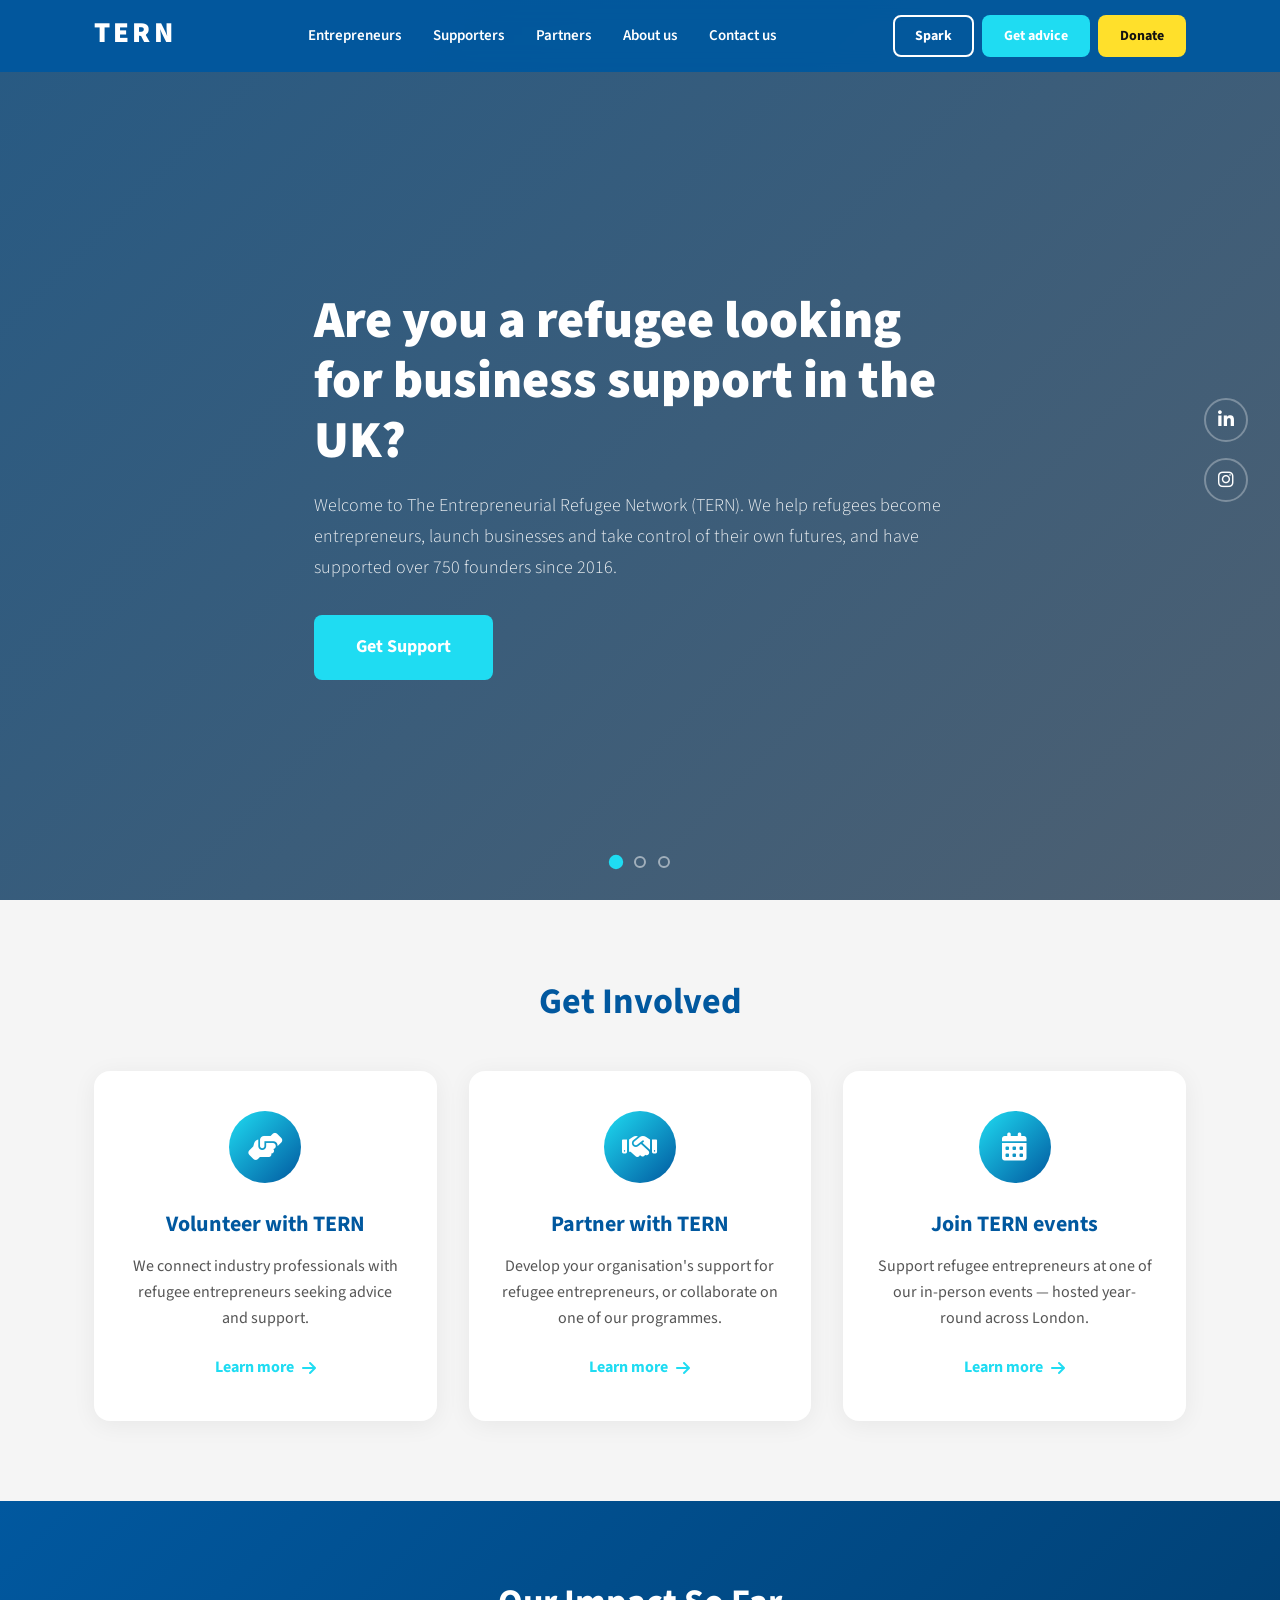
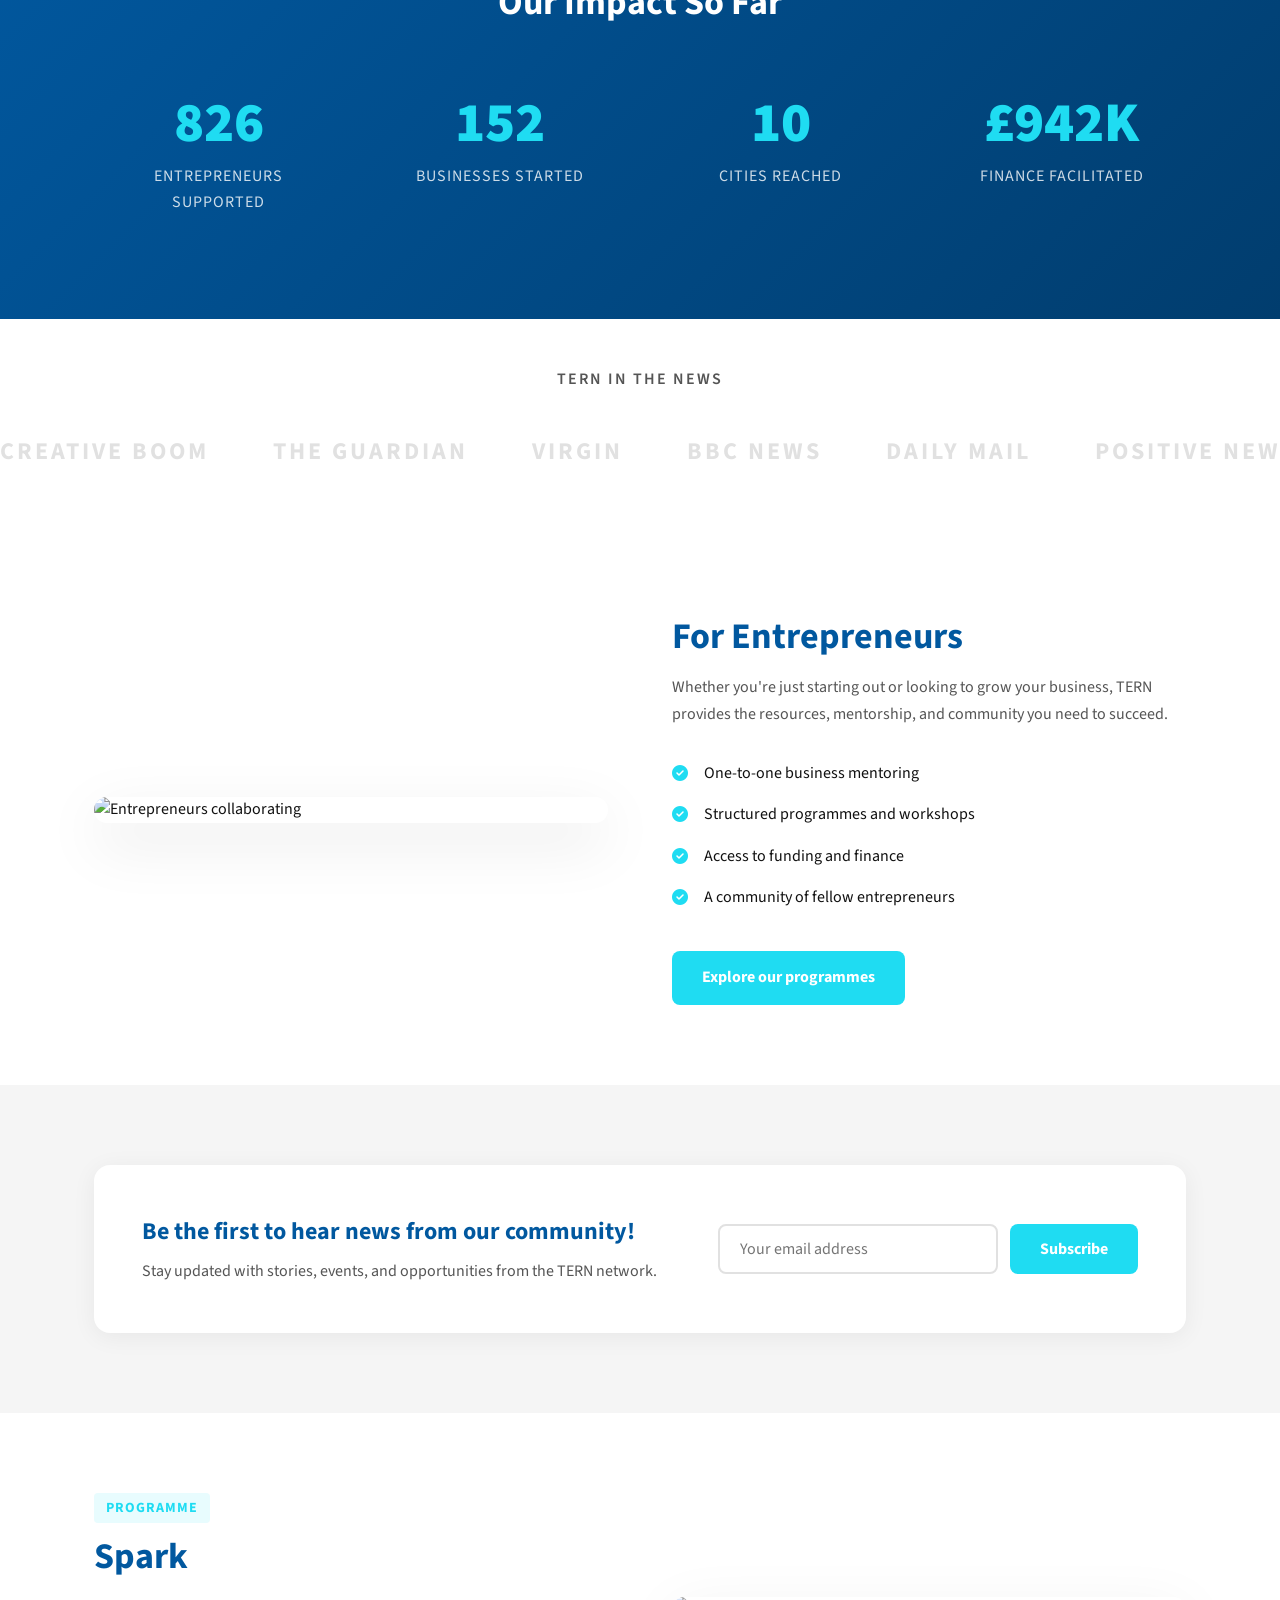
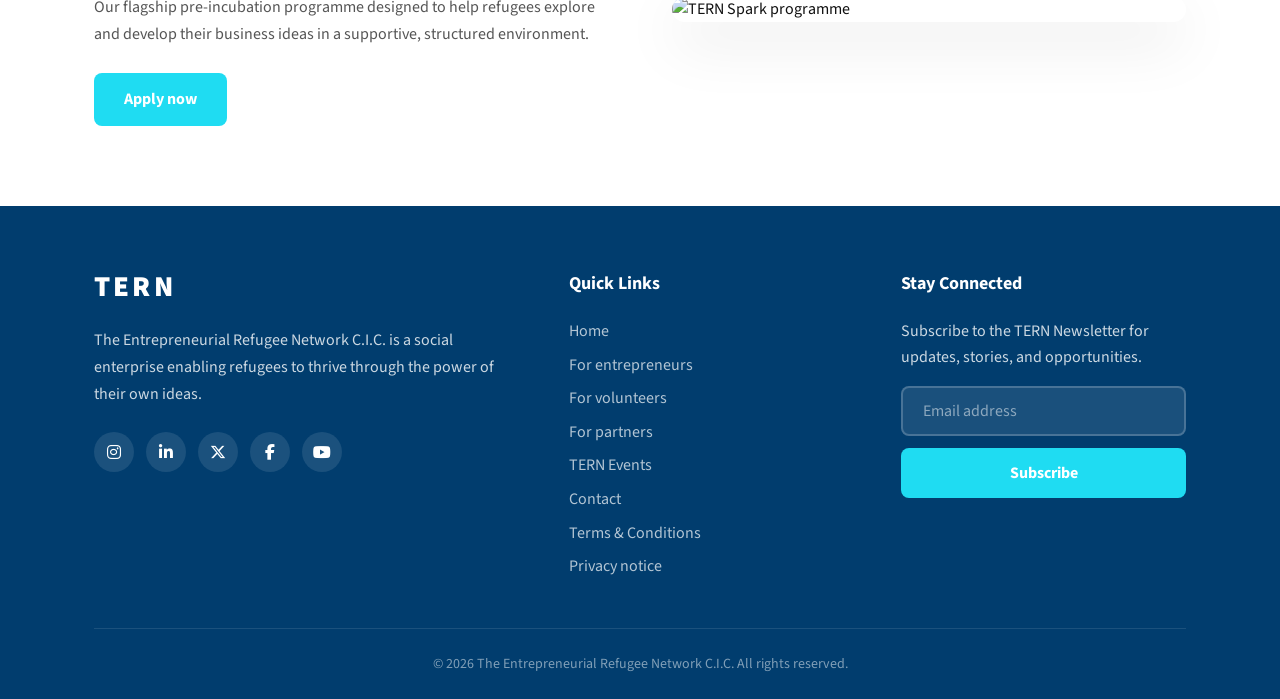
==== index.html @ b55faff7 "Initial build: TERN website clean rebuild Rebuilt wearetern.org as a fast, modern static site: - Cle" ====
<!DOCTYPE html>
<html lang="en">
<head>
  <meta charset="UTF-8">
  <meta name="viewport" content="width=device-width, initial-scale=1.0">
  <title>TERN - The Entrepreneurial Refugee Network</title>
  <meta name="description" content="Enabling refugees to thrive through the power of their own ideas. We help refugees become entrepreneurs, launch businesses and take control of their own futures.">
  <link rel="preconnect" href="https://fonts.googleapis.com">
  <link rel="preconnect" href="https://fonts.gstatic.com" crossorigin>
  <link href="https://fonts.googleapis.com/css2?family=Source+Sans+3:wght@300;400;600;700;900&family=Inter:wght@400;500;600&display=swap" rel="stylesheet">
  <link rel="stylesheet" href="css/style.css">
  <link rel="stylesheet" href="https://cdnjs.cloudflare.com/ajax/libs/font-awesome/6.5.1/css/all.min.css">
</head>
<body>

  <!-- Skip to content -->
  <a href="#main" class="skip-link">Skip to content</a>

  <!-- Header -->
  <header class="header" id="header">
    <div class="container header__inner">
      <a href="/" class="header__logo" aria-label="TERN Home">
        <svg viewBox="0 0 120 40" fill="currentColor" class="logo-svg">
          <text x="0" y="32" font-family="Source Sans 3, sans-serif" font-weight="900" font-size="36" letter-spacing="4">TERN</text>
        </svg>
      </a>

      <nav class="header__nav" id="mainNav" aria-label="Main navigation">
        <ul class="nav-list">
          <li><a href="#entrepreneurs">Entrepreneurs</a></li>
          <li><a href="#supporters">Supporters</a></li>
          <li><a href="#partners">Partners</a></li>
          <li><a href="about.html">About us</a></li>
          <li><a href="contact.html">Contact us</a></li>
        </ul>
      </nav>

      <div class="header__actions">
        <a href="#spark" class="btn btn--small btn--outline">Spark</a>
        <a href="#advice" class="btn btn--small btn--accent">Get advice</a>
        <a href="#donate" class="btn btn--small btn--yellow">Donate</a>
      </div>

      <button class="header__burger" id="burgerBtn" aria-label="Toggle menu" aria-expanded="false">
        <span></span>
        <span></span>
        <span></span>
      </button>
    </div>

    <!-- Mobile menu -->
    <div class="mobile-menu" id="mobileMenu">
      <ul class="mobile-menu__list">
        <li><a href="#entrepreneurs">Entrepreneurs</a></li>
        <li><a href="#supporters">Supporters</a></li>
        <li><a href="#partners">Partners</a></li>
        <li><a href="about.html">About us</a></li>
        <li><a href="contact.html">Contact us</a></li>
      </ul>
      <div class="mobile-menu__actions">
        <a href="#spark" class="btn btn--accent btn--block">Spark</a>
        <a href="#advice" class="btn btn--accent btn--block">Get advice</a>
        <a href="#donate" class="btn btn--yellow btn--block">Donate</a>
      </div>
    </div>
  </header>

  <main id="main">

    <!-- Hero Section -->
    <section class="hero" id="hero">
      <div class="hero__slides">
        <div class="hero__slide active" data-slide="0">
          <div class="hero__bg" style="background-image: url('https://images.unsplash.com/photo-1556761175-5973dc0f32e7?w=1600&q=80')"></div>
        </div>
        <div class="hero__slide" data-slide="1">
          <div class="hero__bg" style="background-image: url('https://images.unsplash.com/photo-1531545514256-b1400bc00f31?w=1600&q=80')"></div>
        </div>
        <div class="hero__slide" data-slide="2">
          <div class="hero__bg" style="background-image: url('https://images.unsplash.com/photo-1517245386807-bb43f82c33c4?w=1600&q=80')"></div>
        </div>
      </div>
      <div class="hero__overlay"></div>
      <div class="hero__content container">
        <h1 class="hero__title fade-up">Are you a refugee looking for business support in the UK?</h1>
        <p class="hero__text fade-up delay-1">Welcome to The Entrepreneurial Refugee Network (TERN). We help refugees become entrepreneurs, launch businesses and take control of their own futures, and have supported over 750 founders since 2016.</p>
        <a href="#entrepreneurs" class="btn btn--accent btn--large fade-up delay-2">Get Support</a>
      </div>
      <div class="hero__social">
        <a href="https://www.linkedin.com/company/wearetern/" target="_blank" rel="noopener" aria-label="LinkedIn"><i class="fab fa-linkedin-in"></i></a>
        <a href="https://www.instagram.com/we_are_tern/" target="_blank" rel="noopener" aria-label="Instagram"><i class="fab fa-instagram"></i></a>
      </div>
      <div class="hero__indicators">
        <button class="hero__dot active" data-slide="0" aria-label="Slide 1"></button>
        <button class="hero__dot" data-slide="1" aria-label="Slide 2"></button>
        <button class="hero__dot" data-slide="2" aria-label="Slide 3"></button>
      </div>
    </section>

    <!-- Get Involved Cards -->
    <section class="involved section" id="supporters">
      <div class="container">
        <h2 class="section__title reveal">Get Involved</h2>
        <div class="card-grid">
          <article class="card reveal">
            <div class="card__icon">
              <i class="fas fa-hands-helping"></i>
            </div>
            <h3 class="card__title">Volunteer with TERN</h3>
            <p class="card__text">We connect industry professionals with refugee entrepreneurs seeking advice and support.</p>
            <a href="#supporters" class="card__link">Learn more <i class="fas fa-arrow-right"></i></a>
          </article>
          <article class="card reveal" id="partners">
            <div class="card__icon">
              <i class="fas fa-handshake"></i>
            </div>
            <h3 class="card__title">Partner with TERN</h3>
            <p class="card__text">Develop your organisation's support for refugee entrepreneurs, or collaborate on one of our programmes.</p>
            <a href="#partners" class="card__link">Learn more <i class="fas fa-arrow-right"></i></a>
          </article>
          <article class="card reveal">
            <div class="card__icon">
              <i class="fas fa-calendar-alt"></i>
            </div>
            <h3 class="card__title">Join TERN events</h3>
            <p class="card__text">Support refugee entrepreneurs at one of our in-person events &mdash; hosted year-round across London.</p>
            <a href="#events" class="card__link">Learn more <i class="fas fa-arrow-right"></i></a>
          </article>
        </div>
      </div>
    </section>

    <!-- Impact Stats -->
    <section class="impact section" id="impact">
      <div class="container">
        <h2 class="section__title section__title--light reveal">Our Impact So Far</h2>
        <div class="stats-grid">
          <div class="stat reveal">
            <span class="stat__number" data-target="872">0</span>
            <span class="stat__label">Entrepreneurs supported</span>
          </div>
          <div class="stat reveal">
            <span class="stat__number" data-target="160">0</span>
            <span class="stat__label">Businesses started</span>
          </div>
          <div class="stat reveal">
            <span class="stat__number" data-target="11">0</span>
            <span class="stat__label">Cities reached</span>
          </div>
          <div class="stat reveal">
            <span class="stat__number" data-prefix="£" data-target="995" data-suffix="K">0</span>
            <span class="stat__label">Finance facilitated</span>
          </div>
        </div>
      </div>
    </section>

    <!-- News Marquee -->
    <section class="news-marquee section--compact">
      <div class="container">
        <h2 class="section__subtitle reveal">TERN in the News</h2>
      </div>
      <div class="marquee">
        <div class="marquee__track">
          <span class="marquee__item">Creative Boom</span>
          <span class="marquee__item">The Guardian</span>
          <span class="marquee__item">Virgin</span>
          <span class="marquee__item">BBC News</span>
          <span class="marquee__item">Daily Mail</span>
          <span class="marquee__item">Positive News</span>
          <span class="marquee__item">Creative Boom</span>
          <span class="marquee__item">The Guardian</span>
          <span class="marquee__item">Virgin</span>
          <span class="marquee__item">BBC News</span>
          <span class="marquee__item">Daily Mail</span>
          <span class="marquee__item">Positive News</span>
        </div>
      </div>
    </section>

    <!-- Entrepreneurs Section -->
    <section class="entrepreneurs section" id="entrepreneurs">
      <div class="container">
        <div class="split">
          <div class="split__media reveal">
            <img src="https://images.unsplash.com/photo-1522202176988-66273c2fd55f?w=800&q=80" alt="Entrepreneurs collaborating" loading="lazy">
          </div>
          <div class="split__content reveal">
            <h2 class="section__title">For Entrepreneurs</h2>
            <p>Whether you're just starting out or looking to grow your business, TERN provides the resources, mentorship, and community you need to succeed.</p>
            <ul class="check-list">
              <li>One-to-one business mentoring</li>
              <li>Structured programmes and workshops</li>
              <li>Access to funding and finance</li>
              <li>A community of fellow entrepreneurs</li>
            </ul>
            <a href="#" class="btn btn--accent">Explore our programmes</a>
          </div>
        </div>
      </div>
    </section>

    <!-- Newsletter CTA -->
    <section class="newsletter section">
      <div class="container">
        <div class="newsletter__inner reveal">
          <div class="newsletter__content">
            <h2>Be the first to hear news from our community!</h2>
            <p>Stay updated with stories, events, and opportunities from the TERN network.</p>
          </div>
          <form class="newsletter__form" aria-label="Newsletter signup">
            <input type="email" placeholder="Your email address" required aria-label="Email address">
            <button type="submit" class="btn btn--accent">Subscribe</button>
          </form>
        </div>
      </div>
    </section>

    <!-- Spark Section -->
    <section class="spark section" id="spark">
      <div class="container">
        <div class="split split--reverse">
          <div class="split__media reveal">
            <img src="https://images.unsplash.com/photo-1552664730-d307ca884978?w=800&q=80" alt="TERN Spark programme" loading="lazy">
          </div>
          <div class="split__content reveal">
            <span class="badge">Programme</span>
            <h2 class="section__title">Spark</h2>
            <p>Our flagship pre-incubation programme designed to help refugees explore and develop their business ideas in a supportive, structured environment.</p>
            <a href="#" class="btn btn--accent">Apply now</a>
          </div>
        </div>
      </div>
    </section>

  </main>

  <!-- Footer -->
  <footer class="footer">
    <div class="container">
      <div class="footer__grid">
        <div class="footer__about">
          <div class="footer__logo">
            <svg viewBox="0 0 120 40" fill="currentColor" class="logo-svg">
              <text x="0" y="32" font-family="Source Sans 3, sans-serif" font-weight="900" font-size="36" letter-spacing="4">TERN</text>
            </svg>
          </div>
          <p>The Entrepreneurial Refugee Network C.I.C. is a social enterprise enabling refugees to thrive through the power of their own ideas.</p>
          <div class="footer__social">
            <a href="https://www.instagram.com/we_are_tern/" target="_blank" rel="noopener" aria-label="Instagram"><i class="fab fa-instagram"></i></a>
            <a href="https://www.linkedin.com/company/wearetern/" target="_blank" rel="noopener" aria-label="LinkedIn"><i class="fab fa-linkedin-in"></i></a>
            <a href="https://twitter.com/TERNrefugee" target="_blank" rel="noopener" aria-label="Twitter"><i class="fab fa-x-twitter"></i></a>
            <a href="https://www.facebook.com/refugeeentrepreneurship/" target="_blank" rel="noopener" aria-label="Facebook"><i class="fab fa-facebook-f"></i></a>
            <a href="https://www.youtube.com/channel/UCGvGBwl0jSw39LJ_MK8fssQ" target="_blank" rel="noopener" aria-label="YouTube"><i class="fab fa-youtube"></i></a>
          </div>
        </div>
        <div class="footer__links">
          <h4>Quick Links</h4>
          <ul>
            <li><a href="/">Home</a></li>
            <li><a href="#entrepreneurs">For entrepreneurs</a></li>
            <li><a href="#supporters">For volunteers</a></li>
            <li><a href="#partners">For partners</a></li>
            <li><a href="#events">TERN Events</a></li>
            <li><a href="contact.html">Contact</a></li>
            <li><a href="#">Terms & Conditions</a></li>
            <li><a href="#">Privacy notice</a></li>
          </ul>
        </div>
        <div class="footer__newsletter">
          <h4>Stay Connected</h4>
          <p>Subscribe to the TERN Newsletter for updates, stories, and opportunities.</p>
          <form class="footer__form" aria-label="Footer newsletter signup">
            <input type="email" placeholder="Email address" required aria-label="Email address">
            <button type="submit" class="btn btn--accent btn--block">Subscribe</button>
          </form>
        </div>
      </div>
      <div class="footer__bottom">
        <p>&copy; 2026 The Entrepreneurial Refugee Network C.I.C. All rights reserved.</p>
      </div>
    </div>
  </footer>

  <script src="js/main.js"></script>
</body>
</html>
---- css/style.css ----
/* ===========================
   TERN Website - Clean Rebuild
   =========================== */

/* --- CSS Variables --- */
:root {
  --primary: #01589F;
  --primary-dark: #013d6e;
  --secondary: #FFE02B;
  --accent: #1FDCF2;
  --accent-hover: #17c5d9;
  --text: #111111;
  --text-light: #555555;
  --white: #FFFFFF;
  --light-bg: #F5F5F5;
  --divider: #E1E1E1;
  --dark-overlay: rgba(2, 28, 53, 0.7);
  --purple: #7F61FF;

  --font-primary: 'Source Sans 3', 'Source Sans Pro', sans-serif;
  --font-secondary: 'Inter', sans-serif;

  --container: 1140px;
  --gap: 2rem;
  --radius: 8px;
  --radius-lg: 16px;
  --transition: 0.3s ease;
  --transition-slow: 0.6s cubic-bezier(0.16, 1, 0.3, 1);
}

/* --- Reset --- */
*, *::before, *::after {
  box-sizing: border-box;
  margin: 0;
  padding: 0;
}

html {
  scroll-behavior: smooth;
  -webkit-text-size-adjust: 100%;
}

body {
  font-family: var(--font-primary);
  font-size: 16px;
  font-weight: 400;
  line-height: 1.6;
  color: var(--text);
  background: var(--white);
  overflow-x: hidden;
}

img {
  max-width: 100%;
  height: auto;
  display: block;
}

a {
  color: var(--primary);
  text-decoration: none;
  transition: color var(--transition);
}

a:hover {
  color: var(--accent);
}

ul {
  list-style: none;
}

/* --- Skip link --- */
.skip-link {
  position: absolute;
  top: -100%;
  left: 1rem;
  padding: 0.5rem 1rem;
  background: var(--primary);
  color: var(--white);
  border-radius: var(--radius);
  z-index: 10000;
  transition: top var(--transition);
}

.skip-link:focus {
  top: 1rem;
  color: var(--white);
}

/* --- Container --- */
.container {
  max-width: var(--container);
  margin: 0 auto;
  padding: 0 1.5rem;
}

/* --- Buttons --- */
.btn {
  display: inline-flex;
  align-items: center;
  justify-content: center;
  gap: 0.5rem;
  padding: 0.75rem 1.75rem;
  font-family: var(--font-primary);
  font-size: 1rem;
  font-weight: 700;
  border: 2px solid transparent;
  border-radius: var(--radius);
  cursor: pointer;
  transition: all var(--transition);
  text-decoration: none;
  white-space: nowrap;
}

.btn--accent {
  background: var(--accent);
  color: var(--white);
}

.btn--accent:hover {
  background: var(--secondary);
  color: var(--text);
}

.btn--yellow {
  background: var(--secondary);
  color: var(--text);
}

.btn--yellow:hover {
  background: var(--accent);
  color: var(--white);
}

.btn--outline {
  background: transparent;
  border-color: var(--white);
  color: var(--white);
}

.btn--outline:hover {
  background: var(--white);
  color: var(--primary);
}

.btn--small {
  padding: 0.5rem 1.25rem;
  font-size: 0.875rem;
}

.btn--large {
  padding: 1rem 2.5rem;
  font-size: 1.125rem;
}

.btn--block {
  width: 100%;
}

/* --- Section --- */
.section {
  padding: 5rem 0;
}

.section--compact {
  padding: 3rem 0;
}

.section__title {
  font-size: 2.25rem;
  font-weight: 700;
  color: var(--primary);
  margin-bottom: 1rem;
  line-height: 1.2;
}

.section__title--light {
  color: var(--white);
}

.section__subtitle {
  font-size: 1rem;
  font-weight: 600;
  text-transform: uppercase;
  letter-spacing: 2px;
  color: var(--text-light);
  text-align: center;
  margin-bottom: 1.5rem;
}

/* ============================
   HEADER
   ============================ */
.header {
  position: fixed;
  top: 0;
  left: 0;
  right: 0;
  z-index: 1000;
  background: rgba(1, 88, 159, 0.95);
  backdrop-filter: blur(10px);
  -webkit-backdrop-filter: blur(10px);
  transition: background var(--transition), box-shadow var(--transition);
}

.header.scrolled {
  background: rgba(1, 88, 159, 0.98);
  box-shadow: 0 2px 20px rgba(0, 0, 0, 0.15);
}

.header__inner {
  display: flex;
  align-items: center;
  justify-content: space-between;
  height: 72px;
  gap: 2rem;
}

.header__logo {
  color: var(--white);
  flex-shrink: 0;
}

.logo-svg {
  height: 32px;
  width: auto;
}

.header__nav {
  flex: 1;
}

.nav-list {
  display: flex;
  gap: 2rem;
  justify-content: center;
}

.nav-list a {
  color: var(--white);
  font-weight: 600;
  font-size: 0.9375rem;
  position: relative;
  padding: 0.25rem 0;
}

.nav-list a::after {
  content: '';
  position: absolute;
  bottom: -2px;
  left: 0;
  width: 0;
  height: 2px;
  background: var(--accent);
  transition: width var(--transition);
}

.nav-list a:hover {
  color: var(--accent);
}

.nav-list a:hover::after {
  width: 100%;
}

.header__actions {
  display: flex;
  gap: 0.5rem;
  flex-shrink: 0;
}

.header__burger {
  display: none;
  flex-direction: column;
  justify-content: center;
  gap: 5px;
  width: 32px;
  height: 32px;
  background: none;
  border: none;
  cursor: pointer;
  padding: 0;
}

.header__burger span {
  display: block;
  width: 100%;
  height: 2px;
  background: var(--white);
  border-radius: 2px;
  transition: all var(--transition);
}

.header__burger.active span:nth-child(1) {
  transform: translateY(7px) rotate(45deg);
}

.header__burger.active span:nth-child(2) {
  opacity: 0;
}

.header__burger.active span:nth-child(3) {
  transform: translateY(-7px) rotate(-45deg);
}

/* Mobile Menu */
.mobile-menu {
  display: none;
  position: absolute;
  top: 72px;
  left: 0;
  right: 0;
  background: var(--primary);
  padding: 1.5rem;
  border-top: 1px solid rgba(255, 255, 255, 0.1);
  max-height: calc(100vh - 72px);
  overflow-y: auto;
}

.mobile-menu.open {
  display: block;
  animation: slideDown 0.3s ease;
}

@keyframes slideDown {
  from { opacity: 0; transform: translateY(-10px); }
  to { opacity: 1; transform: translateY(0); }
}

.mobile-menu__list {
  margin-bottom: 1.5rem;
}

.mobile-menu__list li {
  border-bottom: 1px solid rgba(255, 255, 255, 0.1);
}

.mobile-menu__list a {
  display: block;
  padding: 0.75rem 0;
  color: var(--white);
  font-weight: 600;
  font-size: 1.125rem;
}

.mobile-menu__actions {
  display: flex;
  flex-direction: column;
  gap: 0.75rem;
}

/* ============================
   HERO
   ============================ */
.hero {
  position: relative;
  min-height: 100vh;
  display: flex;
  align-items: center;
  overflow: hidden;
}

.hero__slides {
  position: absolute;
  inset: 0;
}

.hero__slide {
  position: absolute;
  inset: 0;
  opacity: 0;
  transition: opacity 1.5s ease;
}

.hero__slide.active {
  opacity: 1;
}

.hero__bg {
  width: 100%;
  height: 100%;
  background-size: cover;
  background-position: center;
  animation: heroZoom 20s ease-in-out infinite alternate;
}

@keyframes heroZoom {
  from { transform: scale(1); }
  to { transform: scale(1.08); }
}

.hero__overlay {
  position: absolute;
  inset: 0;
  background: linear-gradient(135deg, rgba(1, 61, 110, 0.85) 0%, rgba(2, 28, 53, 0.7) 100%);
  z-index: 1;
}

.hero__content {
  position: relative;
  z-index: 2;
  max-width: 700px;
  padding-top: 72px;
}

.hero__title {
  font-size: 3.25rem;
  font-weight: 900;
  color: var(--white);
  line-height: 1.15;
  margin-bottom: 1.25rem;
}

.hero__text {
  font-size: 1.125rem;
  font-weight: 300;
  color: rgba(255, 255, 255, 0.9);
  line-height: 1.7;
  margin-bottom: 2rem;
}

.hero__social {
  position: absolute;
  right: 2rem;
  top: 50%;
  transform: translateY(-50%);
  z-index: 2;
  display: flex;
  flex-direction: column;
  gap: 1rem;
}

.hero__social a {
  display: flex;
  align-items: center;
  justify-content: center;
  width: 44px;
  height: 44px;
  border-radius: 50%;
  border: 2px solid rgba(255, 255, 255, 0.3);
  color: var(--white);
  font-size: 1.125rem;
  transition: all var(--transition);
}

.hero__social a:hover {
  background: var(--accent);
  border-color: var(--accent);
  color: var(--white);
  transform: scale(1.1);
}

.hero__indicators {
  position: absolute;
  bottom: 2rem;
  left: 50%;
  transform: translateX(-50%);
  z-index: 2;
  display: flex;
  gap: 0.75rem;
}

.hero__dot {
  width: 12px;
  height: 12px;
  border-radius: 50%;
  border: 2px solid rgba(255, 255, 255, 0.5);
  background: transparent;
  cursor: pointer;
  transition: all var(--transition);
  padding: 0;
}

.hero__dot.active {
  background: var(--accent);
  border-color: var(--accent);
  transform: scale(1.2);
}

/* ============================
   CARDS (Get Involved)
   ============================ */
.involved {
  background: var(--light-bg);
}

.involved .section__title {
  text-align: center;
  margin-bottom: 3rem;
}

.card-grid {
  display: grid;
  grid-template-columns: repeat(3, 1fr);
  gap: 2rem;
}

.card {
  background: var(--white);
  border-radius: var(--radius-lg);
  padding: 2.5rem 2rem;
  text-align: center;
  box-shadow: 0 4px 24px rgba(0, 0, 0, 0.06);
  transition: all var(--transition);
  position: relative;
  overflow: hidden;
}

.card::before {
  content: '';
  position: absolute;
  top: 0;
  left: 0;
  right: 0;
  height: 4px;
  background: linear-gradient(90deg, var(--accent), var(--primary));
  transform: scaleX(0);
  transition: transform var(--transition);
}

.card:hover {
  transform: translateY(-6px);
  box-shadow: 0 12px 40px rgba(0, 0, 0, 0.1);
}

.card:hover::before {
  transform: scaleX(1);
}

.card__icon {
  display: inline-flex;
  align-items: center;
  justify-content: center;
  width: 72px;
  height: 72px;
  border-radius: 50%;
  background: linear-gradient(135deg, var(--accent), var(--primary));
  color: var(--white);
  font-size: 1.75rem;
  margin-bottom: 1.5rem;
}

.card__title {
  font-size: 1.375rem;
  font-weight: 700;
  color: var(--primary);
  margin-bottom: 0.75rem;
}

.card__text {
  color: var(--text-light);
  margin-bottom: 1.5rem;
  line-height: 1.6;
}

.card__link {
  font-weight: 700;
  color: var(--accent);
  display: inline-flex;
  align-items: center;
  gap: 0.5rem;
  transition: gap var(--transition);
}

.card__link:hover {
  gap: 0.75rem;
  color: var(--primary);
}

/* ============================
   IMPACT STATS
   ============================ */
.impact {
  background: linear-gradient(135deg, var(--primary) 0%, var(--primary-dark) 100%);
  text-align: center;
}

.impact .section__title {
  margin-bottom: 3rem;
}

.stats-grid {
  display: grid;
  grid-template-columns: repeat(4, 1fr);
  gap: 2rem;
}

.stat {
  padding: 1.5rem;
}

.stat__number {
  display: block;
  font-size: 3.5rem;
  font-weight: 900;
  color: var(--accent);
  line-height: 1;
  margin-bottom: 0.75rem;
}

.stat__label {
  font-size: 1rem;
  font-weight: 400;
  color: rgba(255, 255, 255, 0.8);
  text-transform: uppercase;
  letter-spacing: 1px;
}

/* ============================
   NEWS MARQUEE
   ============================ */
.news-marquee {
  overflow: hidden;
  background: var(--white);
}

.marquee {
  position: relative;
  overflow: hidden;
  padding: 1rem 0;
}

.marquee__track {
  display: flex;
  gap: 4rem;
  animation: marquee 30s linear infinite;
  width: max-content;
}

.marquee__item {
  font-size: 1.5rem;
  font-weight: 700;
  color: var(--divider);
  white-space: nowrap;
  text-transform: uppercase;
  letter-spacing: 3px;
  transition: color var(--transition);
}

.marquee__item:hover {
  color: var(--primary);
}

@keyframes marquee {
  0% { transform: translateX(0); }
  100% { transform: translateX(-50%); }
}

/* ============================
   SPLIT LAYOUT (Entrepreneurs, Spark)
   ============================ */
.split {
  display: grid;
  grid-template-columns: 1fr 1fr;
  gap: 4rem;
  align-items: center;
}

.split--reverse {
  direction: rtl;
}

.split--reverse > * {
  direction: ltr;
}

.split__media img {
  border-radius: var(--radius-lg);
  box-shadow: 0 20px 60px rgba(0, 0, 0, 0.1);
}

.split__content p {
  color: var(--text-light);
  margin-bottom: 1.5rem;
  line-height: 1.7;
}

.check-list {
  margin-bottom: 2rem;
}

.check-list li {
  padding: 0.5rem 0;
  padding-left: 2rem;
  position: relative;
  color: var(--text);
}

.check-list li::before {
  content: '\f058';
  font-family: 'Font Awesome 6 Free';
  font-weight: 900;
  position: absolute;
  left: 0;
  color: var(--accent);
}

.badge {
  display: inline-block;
  padding: 0.25rem 0.75rem;
  background: rgba(31, 220, 242, 0.1);
  color: var(--accent);
  font-weight: 700;
  font-size: 0.875rem;
  text-transform: uppercase;
  letter-spacing: 1px;
  border-radius: 4px;
  margin-bottom: 0.75rem;
}

/* ============================
   NEWSLETTER
   ============================ */
.newsletter {
  background: var(--light-bg);
}

.newsletter__inner {
  display: flex;
  align-items: center;
  justify-content: space-between;
  gap: 3rem;
  background: var(--white);
  border-radius: var(--radius-lg);
  padding: 3rem;
  box-shadow: 0 4px 24px rgba(0, 0, 0, 0.06);
}

.newsletter__content h2 {
  font-size: 1.5rem;
  color: var(--primary);
  margin-bottom: 0.5rem;
}

.newsletter__content p {
  color: var(--text-light);
}

.newsletter__form {
  display: flex;
  gap: 0.75rem;
  flex-shrink: 0;
}

.newsletter__form input,
.footer__form input {
  padding: 0.75rem 1.25rem;
  border: 2px solid var(--divider);
  border-radius: var(--radius);
  font-family: var(--font-primary);
  font-size: 1rem;
  width: 280px;
  transition: border-color var(--transition);
}

.newsletter__form input:focus,
.footer__form input:focus {
  outline: none;
  border-color: var(--accent);
}

/* ============================
   FOOTER
   ============================ */
.footer {
  background: var(--primary-dark);
  color: rgba(255, 255, 255, 0.8);
  padding: 4rem 0 0;
}

.footer__grid {
  display: grid;
  grid-template-columns: 1.5fr 1fr 1fr;
  gap: 3rem;
  padding-bottom: 3rem;
  border-bottom: 1px solid rgba(255, 255, 255, 0.1);
}

.footer__logo {
  color: var(--white);
  margin-bottom: 1rem;
}

.footer__about p {
  margin-bottom: 1.5rem;
  line-height: 1.7;
}

.footer__social {
  display: flex;
  gap: 0.75rem;
}

.footer__social a {
  display: flex;
  align-items: center;
  justify-content: center;
  width: 40px;
  height: 40px;
  border-radius: 50%;
  background: rgba(255, 255, 255, 0.1);
  color: var(--white);
  transition: all var(--transition);
}

.footer__social a:hover {
  background: var(--accent);
  transform: translateY(-2px);
  color: var(--white);
}

.footer__links h4,
.footer__newsletter h4 {
  color: var(--white);
  font-size: 1.125rem;
  margin-bottom: 1.25rem;
}

.footer__links ul {
  display: flex;
  flex-direction: column;
  gap: 0.5rem;
}

.footer__links a {
  color: rgba(255, 255, 255, 0.7);
  transition: color var(--transition);
}

.footer__links a:hover {
  color: var(--accent);
}

.footer__newsletter p {
  margin-bottom: 1rem;
  line-height: 1.6;
}

.footer__form {
  display: flex;
  flex-direction: column;
  gap: 0.75rem;
}

.footer__form input {
  background: rgba(255, 255, 255, 0.1);
  border-color: rgba(255, 255, 255, 0.2);
  color: var(--white);
  width: 100%;
}

.footer__form input::placeholder {
  color: rgba(255, 255, 255, 0.5);
}

.footer__bottom {
  padding: 1.5rem 0;
  text-align: center;
  font-size: 0.875rem;
  color: rgba(255, 255, 255, 0.5);
}

/* ============================
   ANIMATIONS (Scroll Reveal)
   ============================ */
.reveal {
  opacity: 0;
  transform: translateY(30px);
  transition: opacity 0.8s ease, transform 0.8s ease;
}

.reveal.visible {
  opacity: 1;
  transform: translateY(0);
}

.fade-up {
  opacity: 0;
  transform: translateY(20px);
  animation: fadeUp 0.8s ease forwards;
}

.delay-1 { animation-delay: 0.2s; }
.delay-2 { animation-delay: 0.4s; }

@keyframes fadeUp {
  to {
    opacity: 1;
    transform: translateY(0);
  }
}

/* ============================
   RESPONSIVE
   ============================ */
@media (max-width: 1024px) {
  .header__nav,
  .header__actions {
    display: none;
  }

  .header__burger {
    display: flex;
  }

  .hero__title {
    font-size: 2.5rem;
  }

  .hero__social {
    display: none;
  }

  .card-grid {
    grid-template-columns: repeat(2, 1fr);
  }

  .stats-grid {
    grid-template-columns: repeat(2, 1fr);
    gap: 1.5rem;
  }

  .split {
    grid-template-columns: 1fr;
    gap: 2.5rem;
  }

  .split--reverse {
    direction: ltr;
  }

  .newsletter__inner {
    flex-direction: column;
    text-align: center;
  }

  .newsletter__form {
    flex-direction: column;
    width: 100%;
  }

  .newsletter__form input {
    width: 100%;
  }

  .footer__grid {
    grid-template-columns: 1fr;
    gap: 2rem;
  }
}

/* ============================
   PAGE HERO (About, Contact)
   ============================ */
.page-hero {
  padding: 10rem 0 4rem;
  background: linear-gradient(135deg, var(--primary) 0%, var(--primary-dark) 100%);
  text-align: center;
}

.page-hero__title {
  font-size: 3rem;
  font-weight: 900;
  color: var(--white);
  margin-bottom: 0.5rem;
}

.page-hero__subtitle {
  font-size: 1.25rem;
  color: var(--accent);
  font-weight: 600;
  margin-bottom: 0.5rem;
}

.page-hero__tagline {
  font-size: 1.125rem;
  color: rgba(255, 255, 255, 0.8);
  font-weight: 300;
  font-style: italic;
}

/* ============================
   VALUES SECTION
   ============================ */
.values-section {
  background: var(--light-bg);
}

/* ============================
   TEAM GRID
   ============================ */
.team-grid {
  display: grid;
  grid-template-columns: repeat(auto-fill, minmax(200px, 1fr));
  gap: 2rem;
  text-align: center;
}

.team-member__photo {
  width: 120px;
  height: 120px;
  border-radius: 50%;
  background: linear-gradient(135deg, var(--accent), var(--primary));
  margin: 0 auto 1rem;
  display: flex;
  align-items: center;
  justify-content: center;
}

.team-member__name {
  font-size: 1rem;
  font-weight: 700;
  color: var(--primary);
  margin-bottom: 0.25rem;
}

.team-member__role {
  font-size: 0.875rem;
  color: var(--text-light);
  line-height: 1.4;
}

/* ============================
   CTA SECTION
   ============================ */
.cta-section {
  background: var(--light-bg);
}

/* ============================
   CONTACT PAGE
   ============================ */
.contact-grid {
  display: grid;
  grid-template-columns: 1.2fr 1fr;
  gap: 3rem;
  align-items: start;
}

.form-group {
  margin-bottom: 1.25rem;
}

.form-group label {
  display: block;
  font-weight: 600;
  font-size: 0.9375rem;
  color: var(--text);
  margin-bottom: 0.5rem;
}

.form-group input,
.form-group textarea {
  width: 100%;
  padding: 0.75rem 1rem;
  border: 2px solid var(--divider);
  border-radius: var(--radius);
  font-family: var(--font-primary);
  font-size: 1rem;
  transition: border-color var(--transition);
  resize: vertical;
}

.form-group input:focus,
.form-group textarea:focus {
  outline: none;
  border-color: var(--accent);
}

.contact-info__card {
  background: var(--light-bg);
  border-radius: var(--radius-lg);
  padding: 2rem;
  margin-bottom: 1.5rem;
}

.contact-info__item {
  display: flex;
  gap: 1rem;
  align-items: flex-start;
  padding: 1rem 0;
}

.contact-info__item + .contact-info__item {
  border-top: 1px solid var(--divider);
}

.contact-info__icon {
  width: 44px;
  height: 44px;
  border-radius: 50%;
  background: linear-gradient(135deg, var(--accent), var(--primary));
  color: var(--white);
  display: flex;
  align-items: center;
  justify-content: center;
  flex-shrink: 0;
  font-size: 1rem;
}

.contact-info__item h4 {
  font-size: 1rem;
  color: var(--primary);
  margin-bottom: 0.25rem;
}

.contact-info__item p {
  color: var(--text-light);
  line-height: 1.5;
}

.contact-info__item a {
  color: var(--primary);
}

.contact-map {
  border-radius: var(--radius-lg);
  overflow: hidden;
}

@media (max-width: 1024px) {
  .contact-grid {
    grid-template-columns: 1fr;
  }
}

@media (max-width: 767px) {
  .section {
    padding: 3.5rem 0;
  }

  .section__title {
    font-size: 1.75rem;
  }

  .hero__title {
    font-size: 2rem;
  }

  .hero__text {
    font-size: 1rem;
  }

  .card-grid {
    grid-template-columns: 1fr;
  }

  .stats-grid {
    grid-template-columns: 1fr 1fr;
  }

  .stat__number {
    font-size: 2.5rem;
  }

  .newsletter__inner {
    padding: 2rem 1.5rem;
  }
}
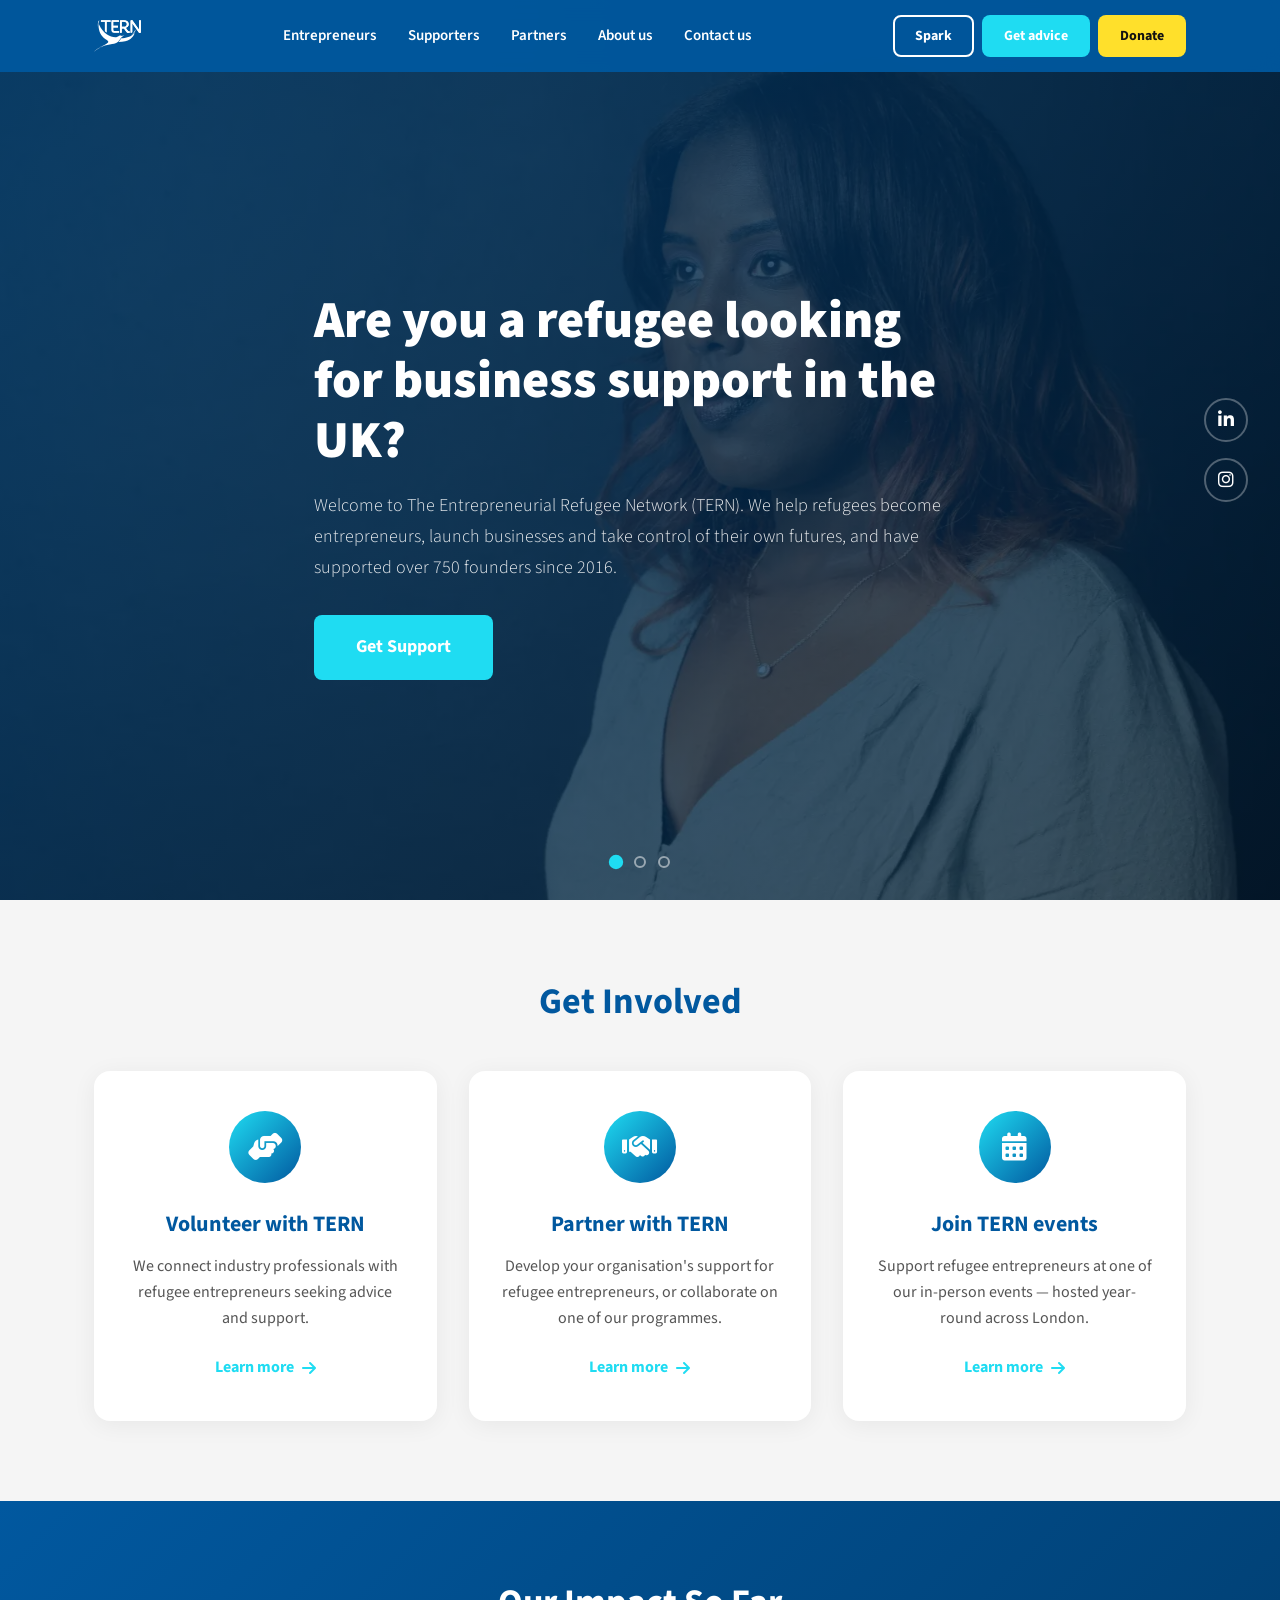
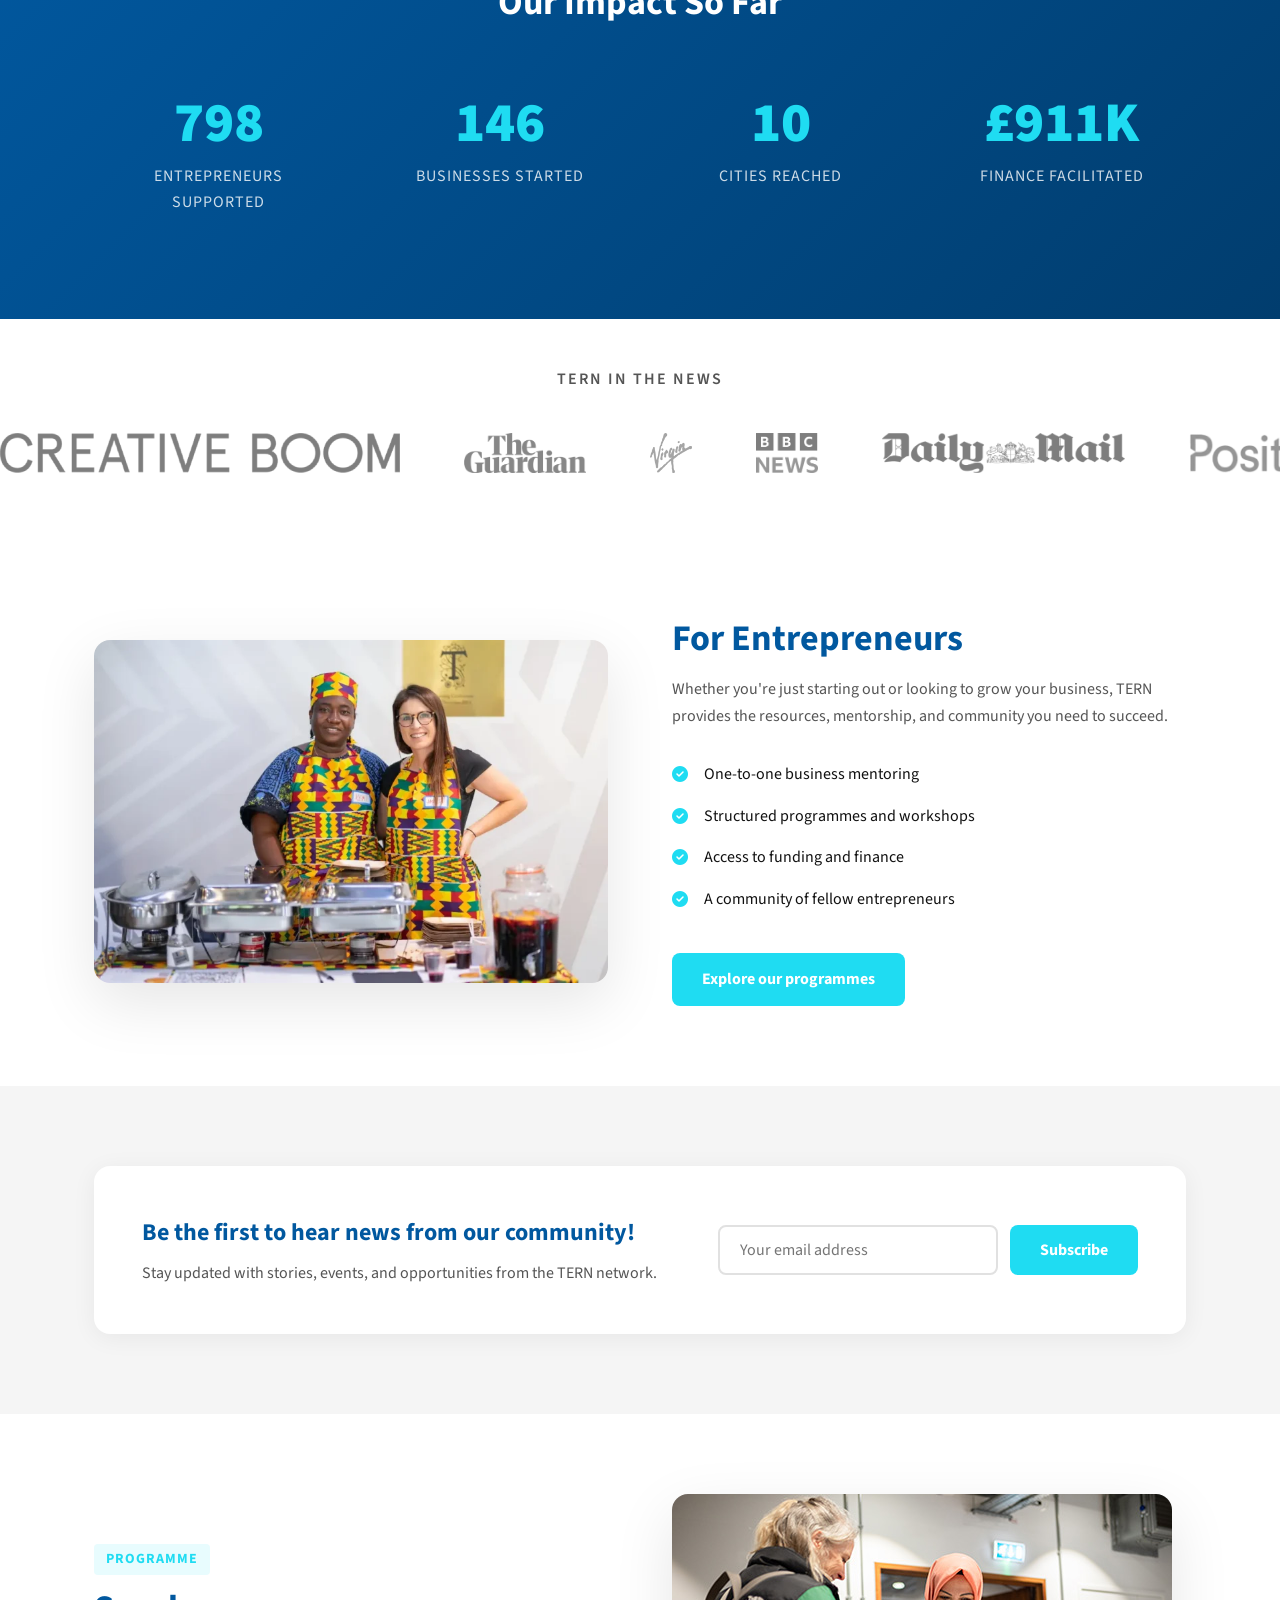
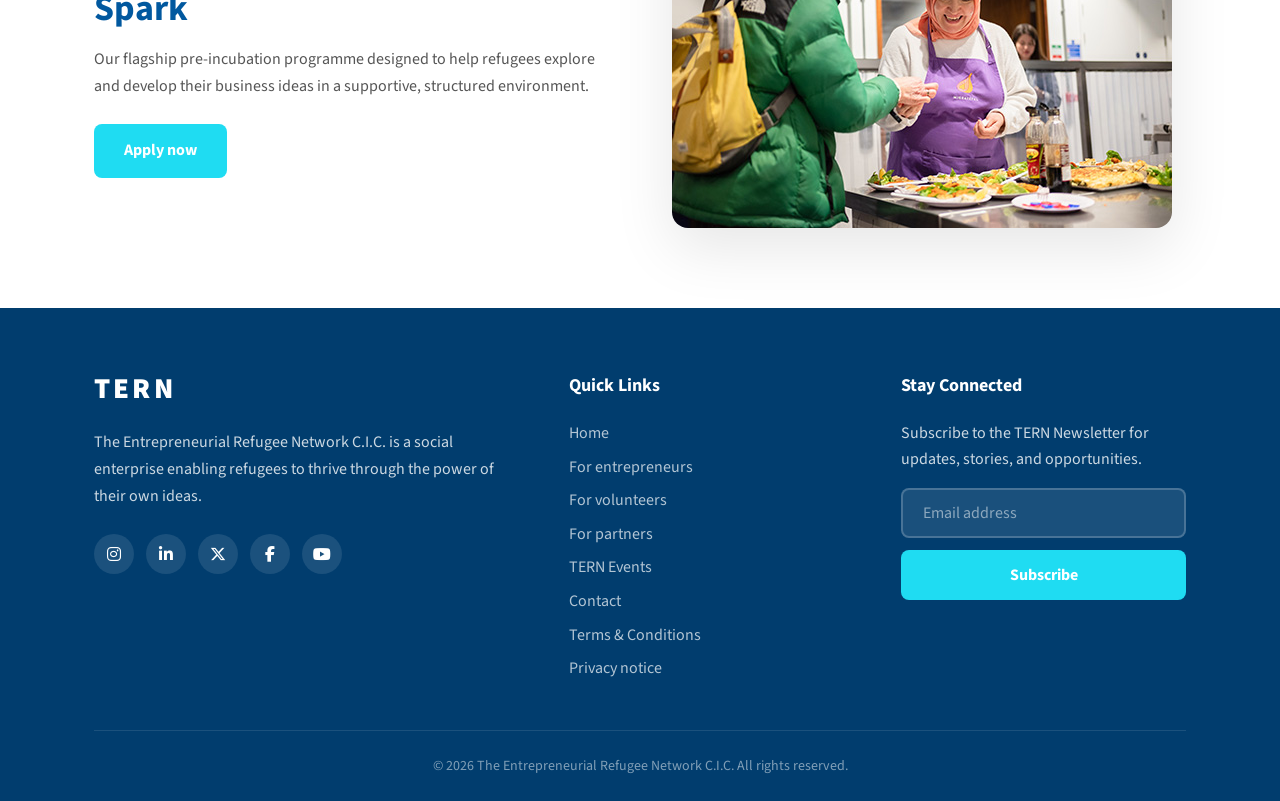
==== commit f52602e6: "Replace placeholders with original TERN images and logo - Downloaded all original images from wearet" ====
--- a/index.html
+++ b/index.html
@@ -8,6 +8,8 @@
   <link rel="preconnect" href="https://fonts.googleapis.com">
   <link rel="preconnect" href="https://fonts.gstatic.com" crossorigin>
   <link href="https://fonts.googleapis.com/css2?family=Source+Sans+3:wght@300;400;600;700;900&family=Inter:wght@400;500;600&display=swap" rel="stylesheet">
+  <link rel="icon" type="image/png" sizes="32x32" href="images/favicon-32.png">
+  <link rel="apple-touch-icon" sizes="180x180" href="images/favicon-180.png">
   <link rel="stylesheet" href="css/style.css">
   <link rel="stylesheet" href="https://cdnjs.cloudflare.com/ajax/libs/font-awesome/6.5.1/css/all.min.css">
 </head>
@@ -20,9 +22,7 @@
   <header class="header" id="header">
     <div class="container header__inner">
       <a href="/" class="header__logo" aria-label="TERN Home">
-        <svg viewBox="0 0 120 40" fill="currentColor" class="logo-svg">
-          <text x="0" y="32" font-family="Source Sans 3, sans-serif" font-weight="900" font-size="36" letter-spacing="4">TERN</text>
-        </svg>
+        <img src="images/logo-white.svg" alt="TERN" class="logo-svg">
       </a>
 
       <nav class="header__nav" id="mainNav" aria-label="Main navigation">
@@ -71,13 +71,13 @@
     <section class="hero" id="hero">
       <div class="hero__slides">
         <div class="hero__slide active" data-slide="0">
-          <div class="hero__bg" style="background-image: url('https://images.unsplash.com/photo-1556761175-5973dc0f32e7?w=1600&q=80')"></div>
+          <div class="hero__bg" style="background-image: url('images/nejat.webp')"></div>
         </div>
         <div class="hero__slide" data-slide="1">
-          <div class="hero__bg" style="background-image: url('https://images.unsplash.com/photo-1531545514256-b1400bc00f31?w=1600&q=80')"></div>
+          <div class="hero__bg" style="background-image: url('images/amr.webp')"></div>
         </div>
         <div class="hero__slide" data-slide="2">
-          <div class="hero__bg" style="background-image: url('https://images.unsplash.com/photo-1517245386807-bb43f82c33c4?w=1600&q=80')"></div>
+          <div class="hero__bg" style="background-image: url('images/maria.webp')"></div>
         </div>
       </div>
       <div class="hero__overlay"></div>
@@ -162,18 +162,18 @@
       </div>
       <div class="marquee">
         <div class="marquee__track">
-          <span class="marquee__item">Creative Boom</span>
-          <span class="marquee__item">The Guardian</span>
-          <span class="marquee__item">Virgin</span>
-          <span class="marquee__item">BBC News</span>
-          <span class="marquee__item">Daily Mail</span>
-          <span class="marquee__item">Positive News</span>
-          <span class="marquee__item">Creative Boom</span>
-          <span class="marquee__item">The Guardian</span>
-          <span class="marquee__item">Virgin</span>
-          <span class="marquee__item">BBC News</span>
-          <span class="marquee__item">Daily Mail</span>
-          <span class="marquee__item">Positive News</span>
+          <img class="marquee__logo" src="images/creative-boom.webp" alt="Creative Boom">
+          <img class="marquee__logo" src="images/guardian.webp" alt="The Guardian">
+          <img class="marquee__logo" src="images/virgin.webp" alt="Virgin">
+          <img class="marquee__logo" src="images/bbc.webp" alt="BBC News">
+          <img class="marquee__logo" src="images/daily-mail.webp" alt="Daily Mail">
+          <img class="marquee__logo" src="images/positive-news.webp" alt="Positive News">
+          <img class="marquee__logo" src="images/creative-boom.webp" alt="Creative Boom">
+          <img class="marquee__logo" src="images/guardian.webp" alt="The Guardian">
+          <img class="marquee__logo" src="images/virgin.webp" alt="Virgin">
+          <img class="marquee__logo" src="images/bbc.webp" alt="BBC News">
+          <img class="marquee__logo" src="images/daily-mail.webp" alt="Daily Mail">
+          <img class="marquee__logo" src="images/positive-news.webp" alt="Positive News">
         </div>
       </div>
     </section>
@@ -183,7 +183,7 @@
       <div class="container">
         <div class="split">
           <div class="split__media reveal">
-            <img src="https://images.unsplash.com/photo-1522202176988-66273c2fd55f?w=800&q=80" alt="Entrepreneurs collaborating" loading="lazy">
+            <img src="images/volunteer.webp" alt="TERN volunteers and entrepreneurs" loading="lazy">
           </div>
           <div class="split__content reveal">
             <h2 class="section__title">For Entrepreneurs</h2>
@@ -221,7 +221,7 @@
       <div class="container">
         <div class="split split--reverse">
           <div class="split__media reveal">
-            <img src="https://images.unsplash.com/photo-1552664730-d307ca884978?w=800&q=80" alt="TERN Spark programme" loading="lazy">
+            <img src="images/food-power.jpg" alt="TERN Spark programme" loading="lazy">
           </div>
           <div class="split__content reveal">
             <span class="badge">Programme</span>
--- a/css/style.css
+++ b/css/style.css
@@ -642,6 +642,20 @@
   color: var(--primary);
 }
 
+.marquee__logo {
+  height: 40px;
+  width: auto;
+  opacity: 0.5;
+  filter: grayscale(100%);
+  transition: all var(--transition);
+  flex-shrink: 0;
+}
+
+.marquee__logo:hover {
+  opacity: 1;
+  filter: grayscale(0%);
+}
+
 @keyframes marquee {
   0% { transform: translateX(0); }
   100% { transform: translateX(-50%); }
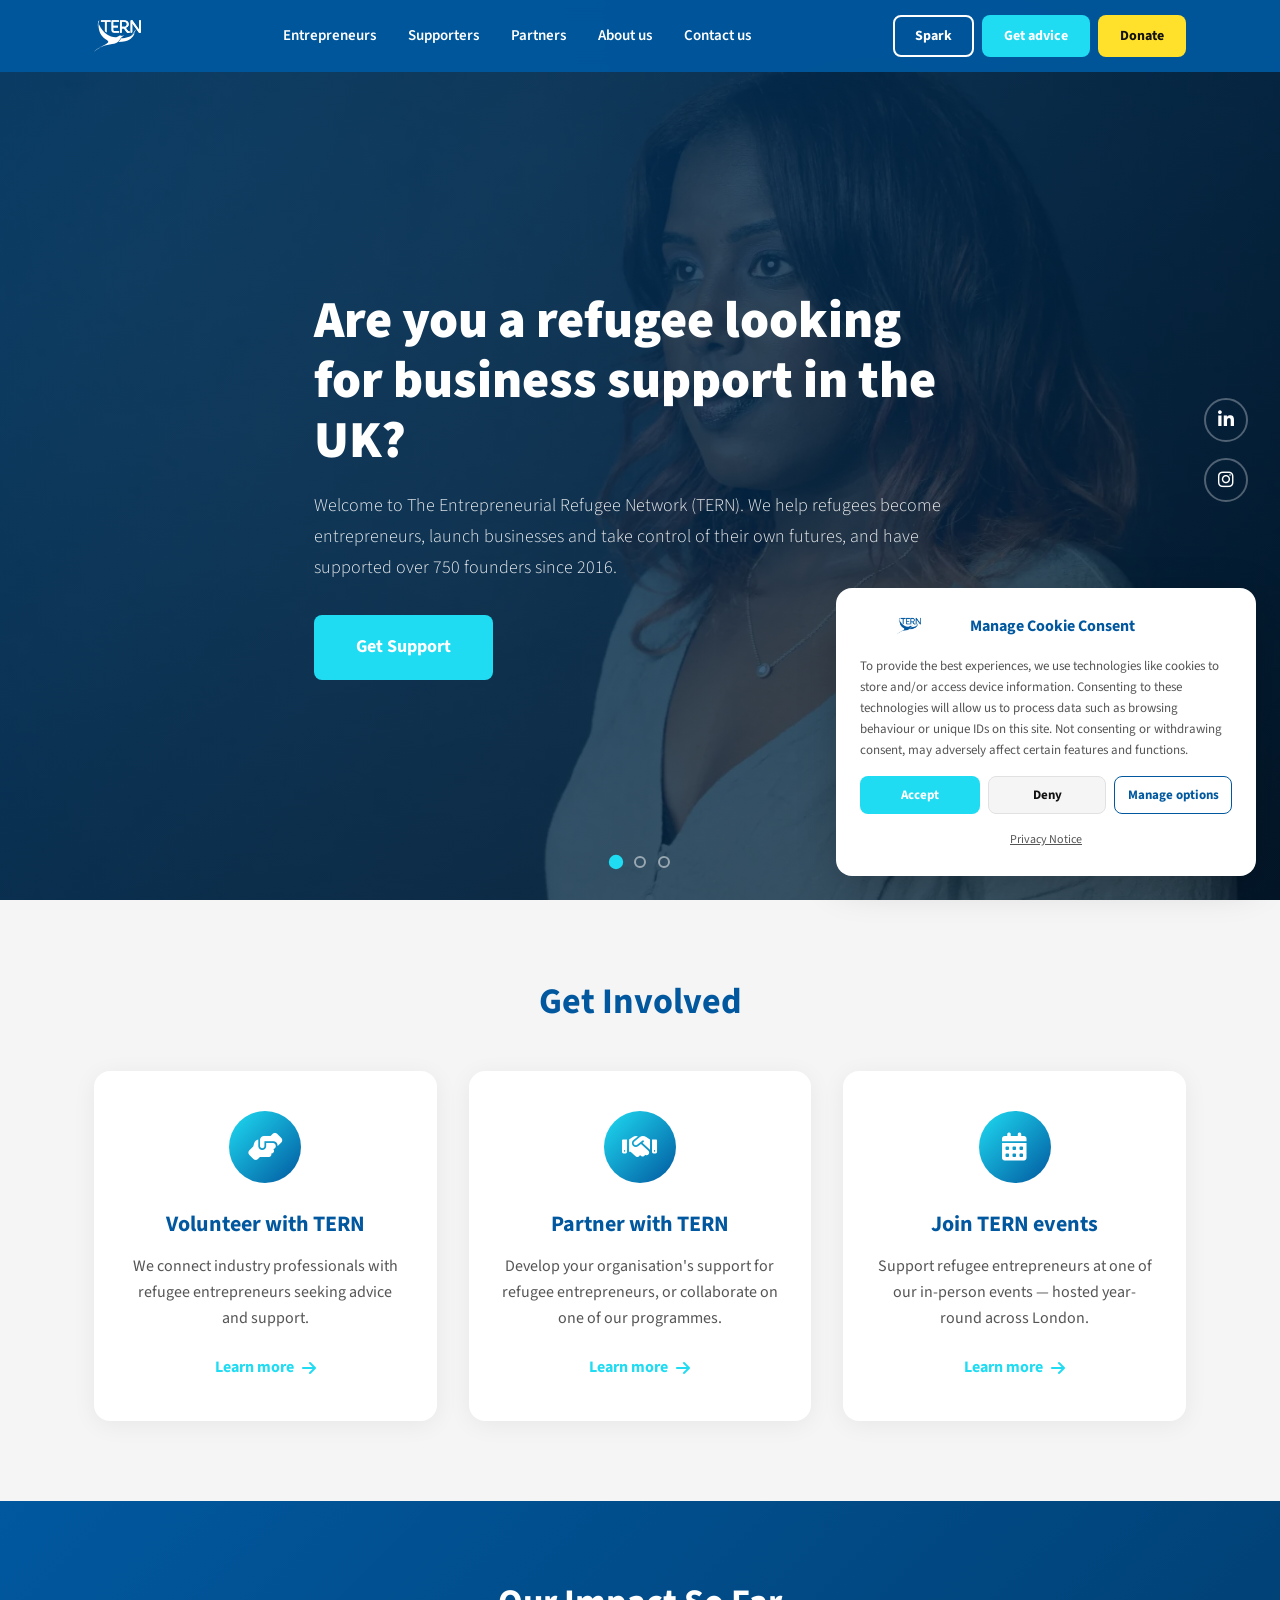
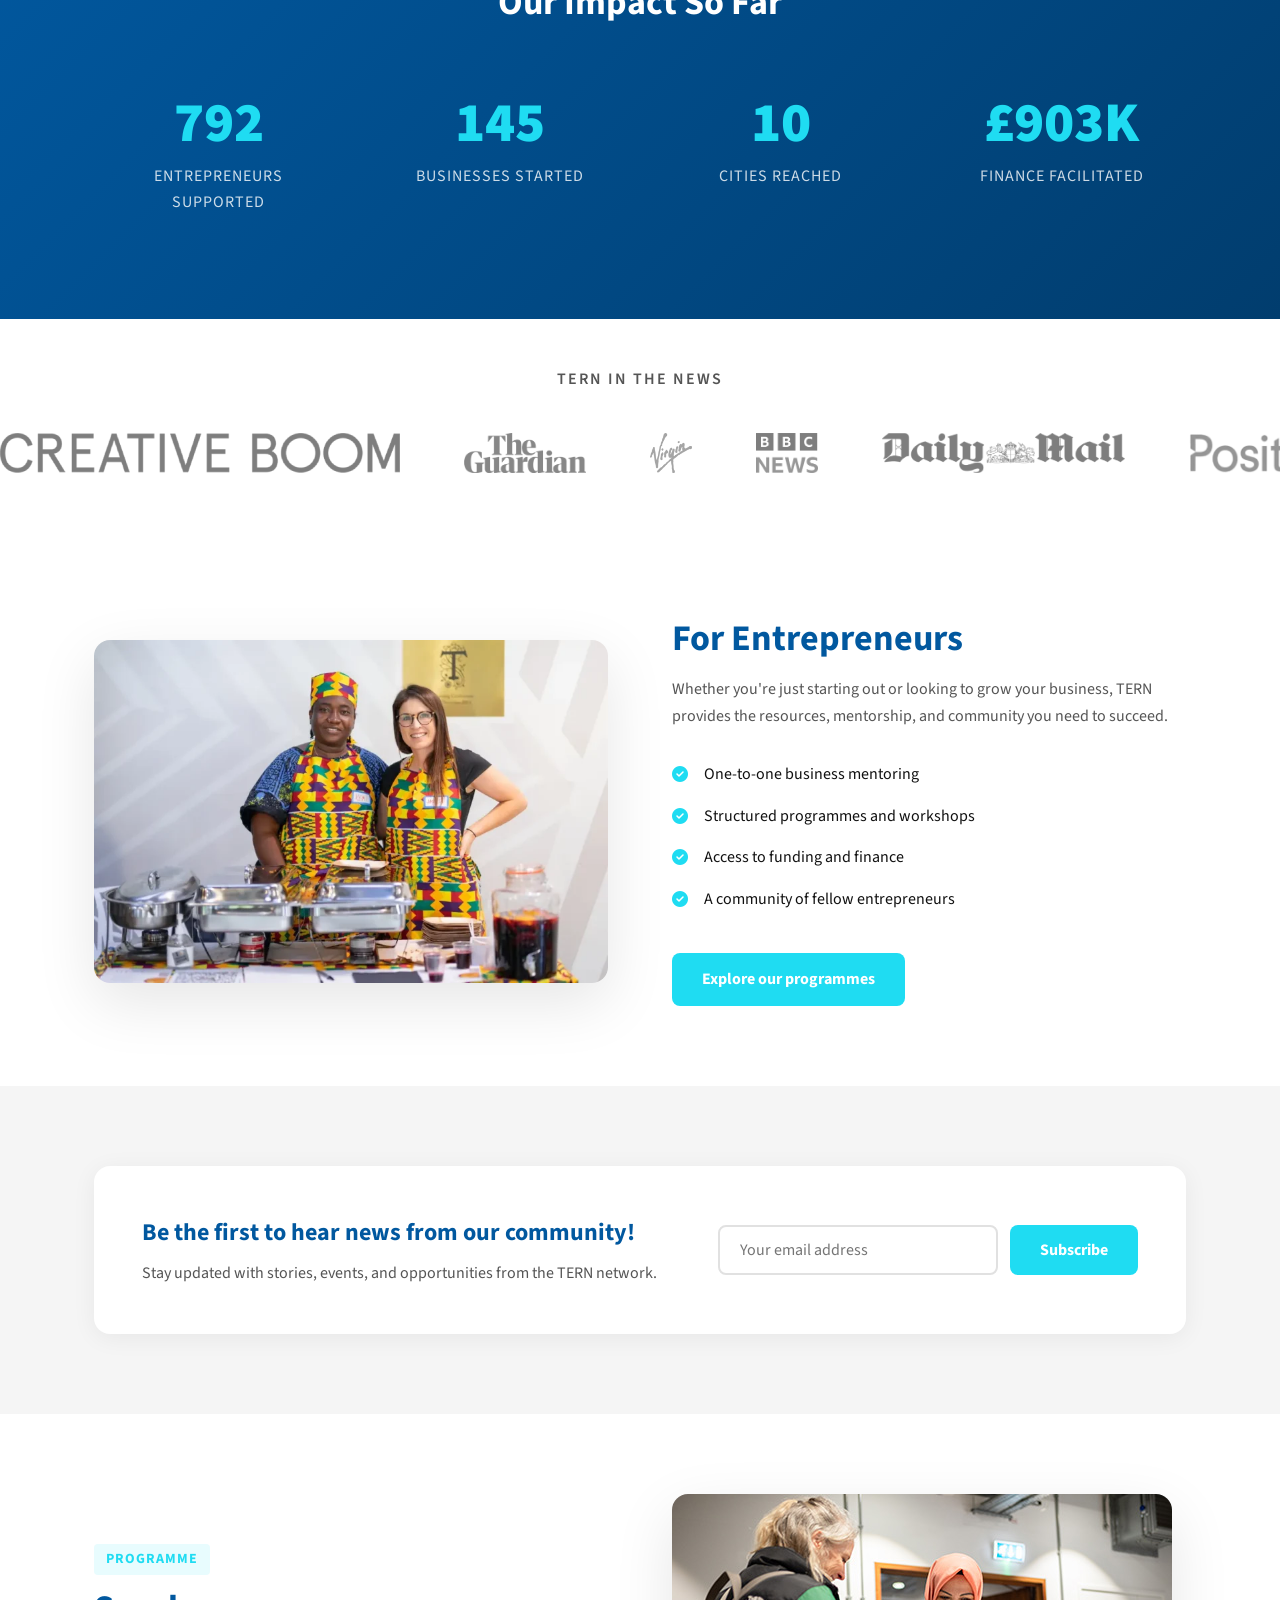
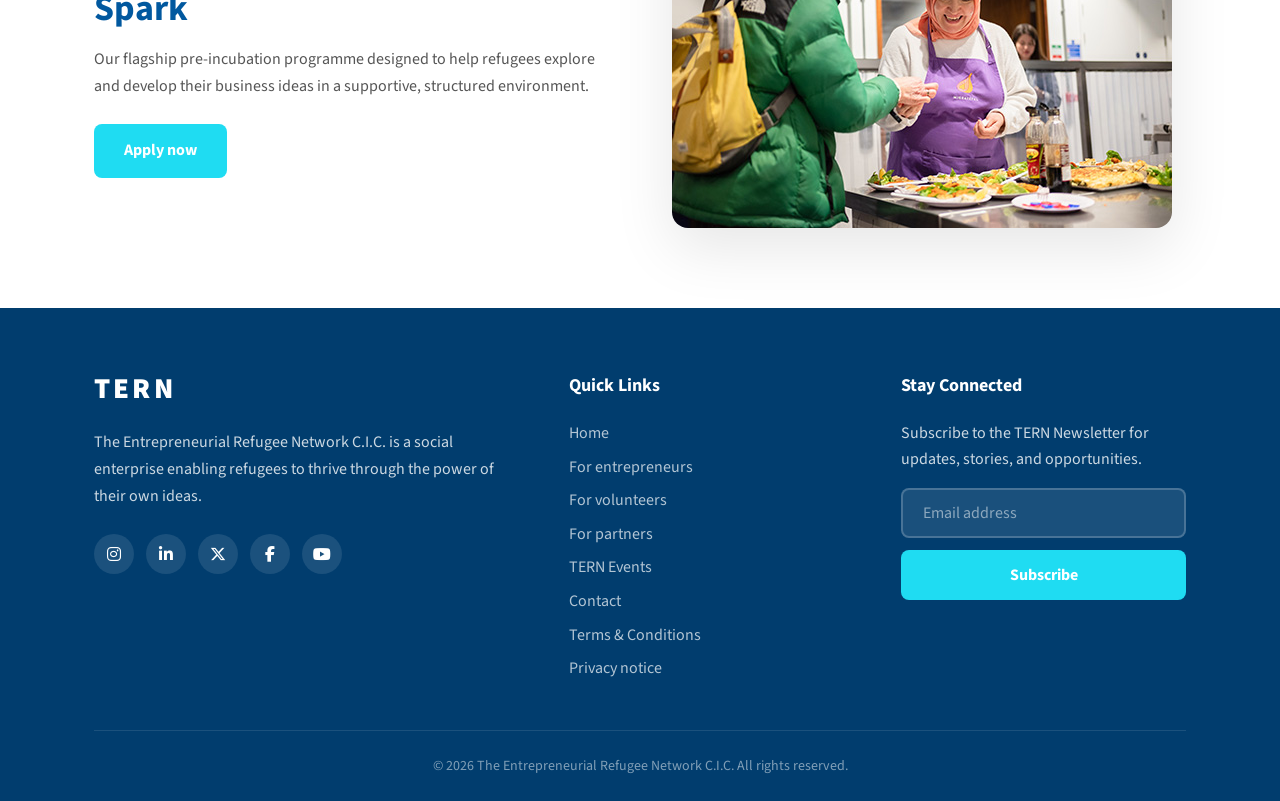
==== commit 45a838a1: "Add policies, cookie consent, partner logos, and press links - Terms & Conditions page (full legal t" ====
--- a/index.html
+++ b/index.html
@@ -162,17 +162,17 @@
       </div>
       <div class="marquee">
         <div class="marquee__track">
-          <img class="marquee__logo" src="images/creative-boom.webp" alt="Creative Boom">
-          <img class="marquee__logo" src="images/guardian.webp" alt="The Guardian">
-          <img class="marquee__logo" src="images/virgin.webp" alt="Virgin">
-          <img class="marquee__logo" src="images/bbc.webp" alt="BBC News">
-          <img class="marquee__logo" src="images/daily-mail.webp" alt="Daily Mail">
+          <a href="https://www.creativeboom.com/news/photographs-of-immigrants-turned-entrepreneurs-in-london/" target="_blank" rel="noopener"><img class="marquee__logo" src="images/creative-boom.webp" alt="Creative Boom"></a>
+          <a href="https://www.theguardian.com/lifeandstyle/2022/oct/03/i-spent-a-year-meeting-people-who-make-a-difference-heres-what-they-taught-me" target="_blank" rel="noopener"><img class="marquee__logo" src="images/guardian.webp" alt="The Guardian"></a>
+          <a href="https://www.virgin.com/branson-family/richard-branson-blog/supporting-refugees-2024" target="_blank" rel="noopener"><img class="marquee__logo" src="images/virgin.webp" alt="Virgin"></a>
+          <a href="https://www.bbc.co.uk/news/articles/cn00ee6d64no" target="_blank" rel="noopener"><img class="marquee__logo" src="images/bbc.webp" alt="BBC News"></a>
+          <a href="https://www.dailymail.co.uk/femail/article-12198085/Ben-Jerrys-drops-new-flavour-created-refugee-entrepreneurs.html" target="_blank" rel="noopener"><img class="marquee__logo" src="images/daily-mail.webp" alt="Daily Mail"></a>
           <img class="marquee__logo" src="images/positive-news.webp" alt="Positive News">
-          <img class="marquee__logo" src="images/creative-boom.webp" alt="Creative Boom">
-          <img class="marquee__logo" src="images/guardian.webp" alt="The Guardian">
-          <img class="marquee__logo" src="images/virgin.webp" alt="Virgin">
-          <img class="marquee__logo" src="images/bbc.webp" alt="BBC News">
-          <img class="marquee__logo" src="images/daily-mail.webp" alt="Daily Mail">
+          <a href="https://www.creativeboom.com/news/photographs-of-immigrants-turned-entrepreneurs-in-london/" target="_blank" rel="noopener"><img class="marquee__logo" src="images/creative-boom.webp" alt="Creative Boom"></a>
+          <a href="https://www.theguardian.com/lifeandstyle/2022/oct/03/i-spent-a-year-meeting-people-who-make-a-difference-heres-what-they-taught-me" target="_blank" rel="noopener"><img class="marquee__logo" src="images/guardian.webp" alt="The Guardian"></a>
+          <a href="https://www.virgin.com/branson-family/richard-branson-blog/supporting-refugees-2024" target="_blank" rel="noopener"><img class="marquee__logo" src="images/virgin.webp" alt="Virgin"></a>
+          <a href="https://www.bbc.co.uk/news/articles/cn00ee6d64no" target="_blank" rel="noopener"><img class="marquee__logo" src="images/bbc.webp" alt="BBC News"></a>
+          <a href="https://www.dailymail.co.uk/femail/article-12198085/Ben-Jerrys-drops-new-flavour-created-refugee-entrepreneurs.html" target="_blank" rel="noopener"><img class="marquee__logo" src="images/daily-mail.webp" alt="Daily Mail"></a>
           <img class="marquee__logo" src="images/positive-news.webp" alt="Positive News">
         </div>
       </div>
@@ -263,8 +263,8 @@
             <li><a href="#partners">For partners</a></li>
             <li><a href="#events">TERN Events</a></li>
             <li><a href="contact.html">Contact</a></li>
-            <li><a href="#">Terms & Conditions</a></li>
-            <li><a href="#">Privacy notice</a></li>
+            <li><a href="terms.html">Terms & Conditions</a></li>
+            <li><a href="privacy.html">Privacy notice</a></li>
           </ul>
         </div>
         <div class="footer__newsletter">
@@ -283,5 +283,6 @@
   </footer>
 
   <script src="js/main.js"></script>
+  <script src="js/cookie-consent.js"></script>
 </body>
 </html>
--- a/css/style.css
+++ b/css/style.css
@@ -1139,6 +1139,292 @@
   }
 }
 
+/* ============================
+   LEGAL CONTENT (Terms, Privacy)
+   ============================ */
+.legal-content {
+  max-width: 800px;
+}
+
+.legal-content h2 {
+  font-size: 1.5rem;
+  font-weight: 700;
+  color: var(--primary);
+  margin-top: 2.5rem;
+  margin-bottom: 1rem;
+  padding-top: 1.5rem;
+  border-top: 1px solid var(--divider);
+}
+
+.legal-content h2:first-of-type {
+  border-top: none;
+  padding-top: 0;
+}
+
+.legal-content h3 {
+  font-size: 1.2rem;
+  font-weight: 700;
+  color: var(--primary);
+  margin-top: 1.5rem;
+  margin-bottom: 0.75rem;
+}
+
+.legal-content p {
+  color: var(--text-light);
+  line-height: 1.8;
+  margin-bottom: 1rem;
+}
+
+.legal-content ul {
+  margin-bottom: 1rem;
+  padding-left: 1.5rem;
+  list-style: disc;
+}
+
+.legal-content ul ul {
+  margin-top: 0.5rem;
+  margin-bottom: 0.5rem;
+}
+
+.legal-content li {
+  color: var(--text-light);
+  line-height: 1.7;
+  margin-bottom: 0.5rem;
+}
+
+.legal-content a {
+  color: var(--primary);
+  text-decoration: underline;
+}
+
+/* ============================
+   PARTNERS MARQUEE
+   ============================ */
+.partners-marquee {
+  overflow: hidden;
+  padding: 2rem 0;
+}
+
+.partners-marquee__track {
+  display: flex;
+  gap: 3rem;
+  animation: marquee 40s linear infinite;
+  width: max-content;
+  align-items: center;
+}
+
+.partners-marquee__logo {
+  height: 80px;
+  width: 80px;
+  object-fit: contain;
+  border-radius: var(--radius);
+  flex-shrink: 0;
+  opacity: 0.8;
+  transition: all var(--transition);
+}
+
+.partners-marquee__logo:hover {
+  opacity: 1;
+  transform: scale(1.1);
+}
+
+/* ============================
+   COOKIE CONSENT BANNER
+   ============================ */
+.cookie-banner {
+  position: fixed;
+  bottom: 1.5rem;
+  right: 1.5rem;
+  z-index: 9999;
+  max-width: 420px;
+  width: calc(100% - 3rem);
+  background: var(--white);
+  border-radius: var(--radius-lg);
+  box-shadow: 0 8px 40px rgba(0, 0, 0, 0.2);
+  opacity: 0;
+  transform: translateY(20px);
+  transition: opacity 0.4s ease, transform 0.4s ease;
+  max-height: 90vh;
+  overflow-y: auto;
+}
+
+.cookie-banner.visible {
+  opacity: 1;
+  transform: translateY(0);
+}
+
+.cookie-banner__inner {
+  padding: 1.5rem;
+}
+
+.cookie-banner__header {
+  display: flex;
+  align-items: center;
+  gap: 0.75rem;
+  margin-bottom: 1rem;
+}
+
+.cookie-banner__logo {
+  height: 28px;
+  width: auto;
+}
+
+.cookie-banner__header h3 {
+  font-size: 1rem;
+  font-weight: 700;
+  color: var(--primary);
+}
+
+.cookie-banner__text {
+  font-size: 0.8125rem;
+  color: var(--text-light);
+  line-height: 1.6;
+  margin-bottom: 1rem;
+}
+
+.cookie-banner__categories {
+  margin-bottom: 1rem;
+}
+
+.cookie-category {
+  border-top: 1px solid var(--divider);
+  padding: 0.75rem 0;
+}
+
+.cookie-category__header {
+  display: flex;
+  align-items: center;
+  gap: 0.5rem;
+  margin-bottom: 0.5rem;
+}
+
+.cookie-category__header strong {
+  font-size: 0.875rem;
+  color: var(--text);
+}
+
+.cookie-category__badge {
+  font-size: 0.6875rem;
+  background: rgba(31, 220, 242, 0.15);
+  color: var(--accent);
+  padding: 0.125rem 0.5rem;
+  border-radius: 4px;
+  font-weight: 600;
+}
+
+.cookie-category p {
+  font-size: 0.75rem;
+  color: var(--text-light);
+  line-height: 1.5;
+}
+
+/* Toggle switch */
+.cookie-toggle {
+  position: relative;
+  display: inline-block;
+  width: 36px;
+  height: 20px;
+  flex-shrink: 0;
+}
+
+.cookie-toggle input {
+  opacity: 0;
+  width: 0;
+  height: 0;
+}
+
+.cookie-toggle__slider {
+  position: absolute;
+  inset: 0;
+  background: var(--divider);
+  border-radius: 20px;
+  cursor: pointer;
+  transition: background var(--transition);
+}
+
+.cookie-toggle__slider::before {
+  content: '';
+  position: absolute;
+  height: 14px;
+  width: 14px;
+  left: 3px;
+  bottom: 3px;
+  background: var(--white);
+  border-radius: 50%;
+  transition: transform var(--transition);
+}
+
+.cookie-toggle input:checked + .cookie-toggle__slider {
+  background: var(--accent);
+}
+
+.cookie-toggle input:checked + .cookie-toggle__slider::before {
+  transform: translateX(16px);
+}
+
+.cookie-toggle__slider.disabled {
+  background: var(--accent);
+  opacity: 0.6;
+  cursor: default;
+}
+
+.cookie-toggle__slider.disabled::before {
+  transform: translateX(16px);
+}
+
+.cookie-banner__actions {
+  display: flex;
+  gap: 0.5rem;
+  margin-bottom: 0.75rem;
+}
+
+.cookie-banner__actions .btn {
+  flex: 1;
+  padding: 0.5rem 0.75rem;
+  font-size: 0.8125rem;
+}
+
+.cookie-btn--deny {
+  background: var(--light-bg);
+  color: var(--text);
+  border: 1px solid var(--divider);
+}
+
+.cookie-btn--deny:hover {
+  background: var(--divider);
+}
+
+.cookie-btn--prefs {
+  background: transparent;
+  color: var(--primary);
+  border: 1px solid var(--primary);
+}
+
+.cookie-btn--prefs:hover {
+  background: var(--primary);
+  color: var(--white);
+}
+
+.cookie-banner__links {
+  text-align: center;
+}
+
+.cookie-banner__links a {
+  font-size: 0.75rem;
+  color: var(--text-light);
+  text-decoration: underline;
+}
+
+@media (max-width: 767px) {
+  .cookie-banner {
+    bottom: 0;
+    right: 0;
+    max-width: 100%;
+    width: 100%;
+    border-radius: var(--radius-lg) var(--radius-lg) 0 0;
+  }
+}
+
 @media (max-width: 767px) {
   .section {
     padding: 3.5rem 0;
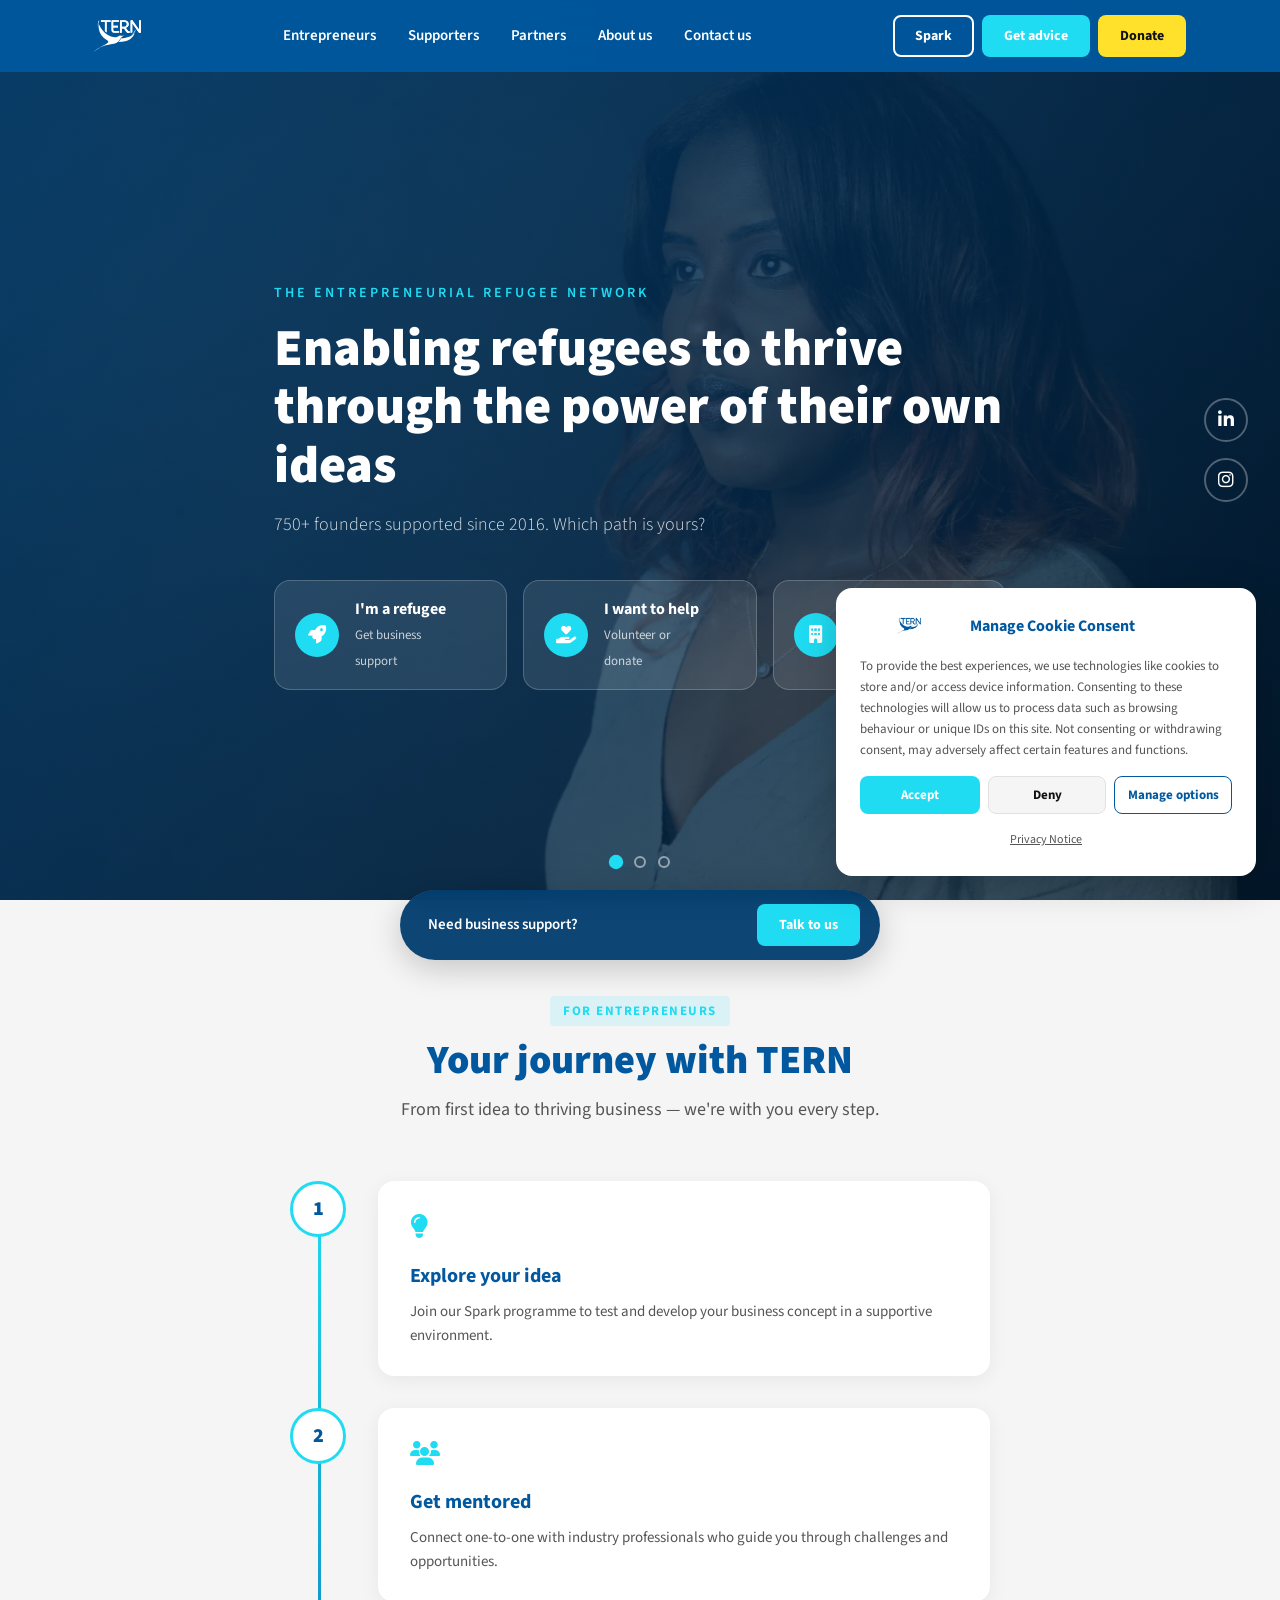
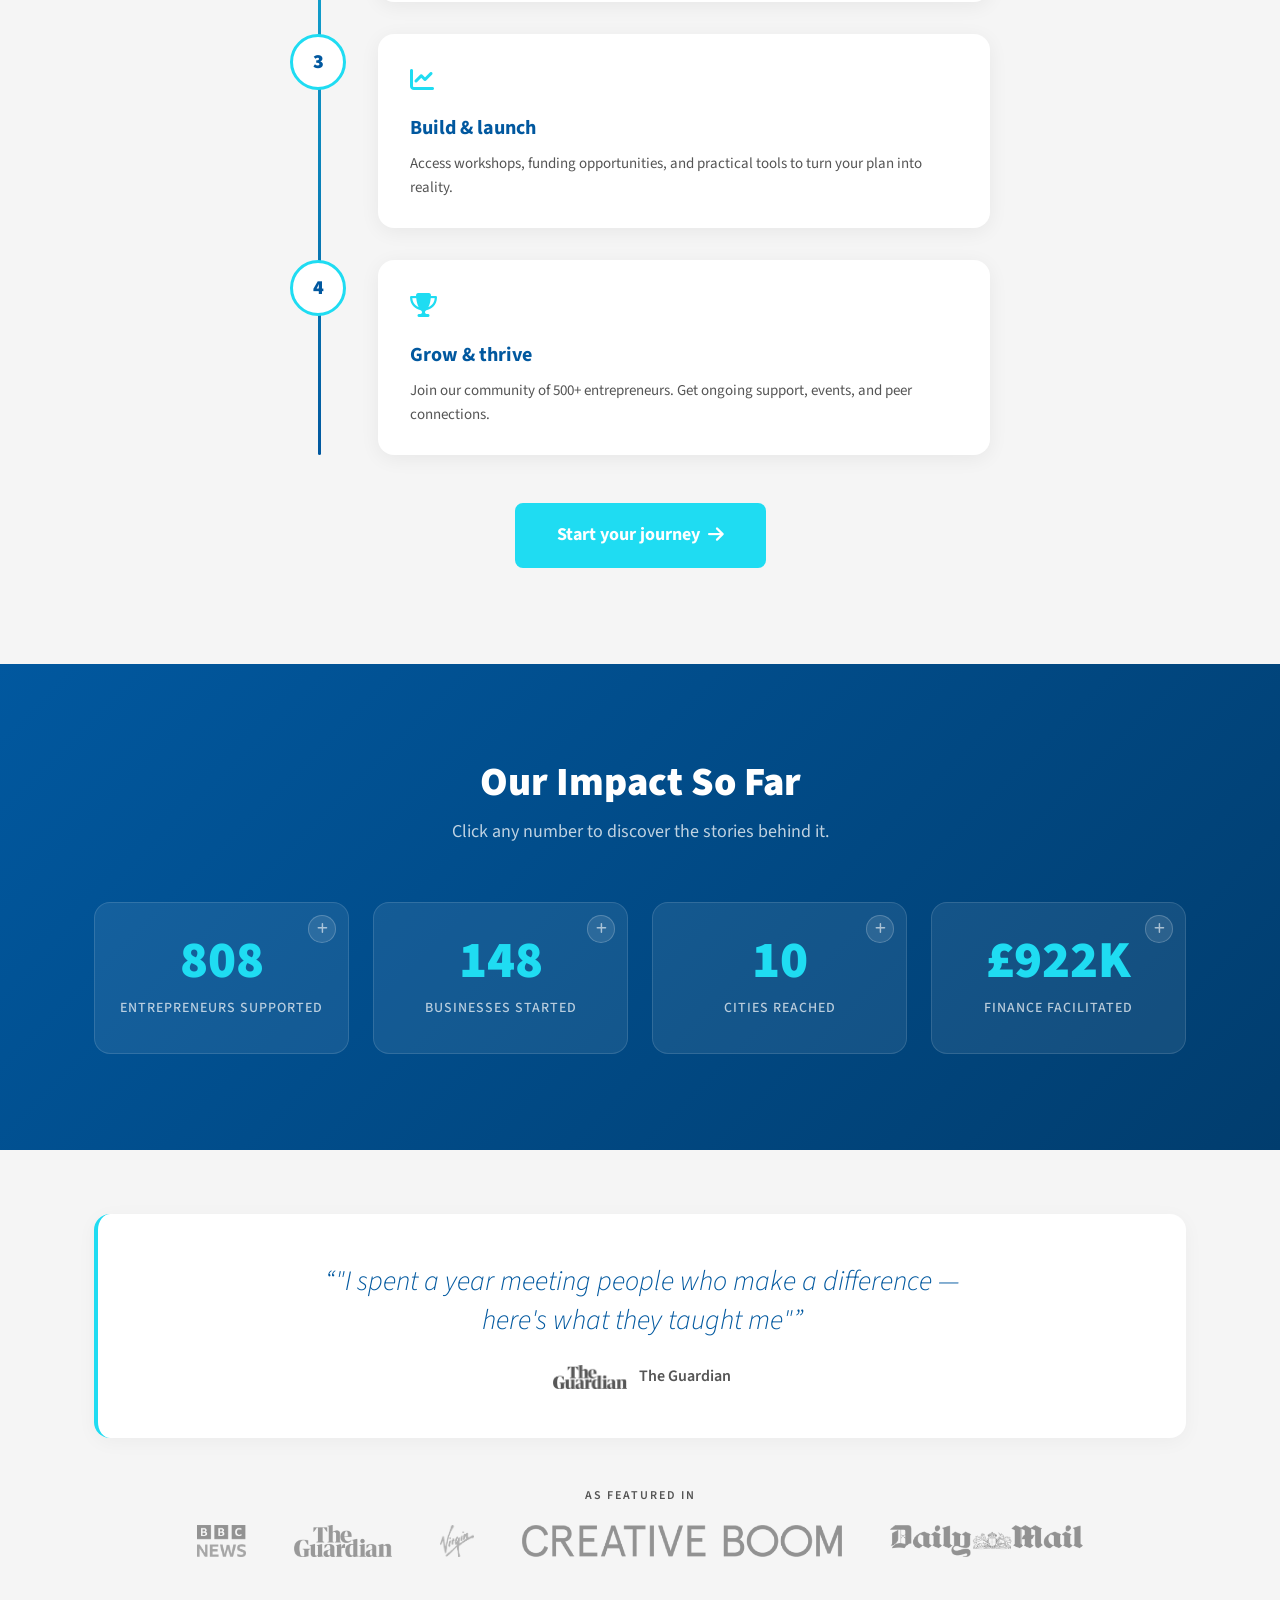
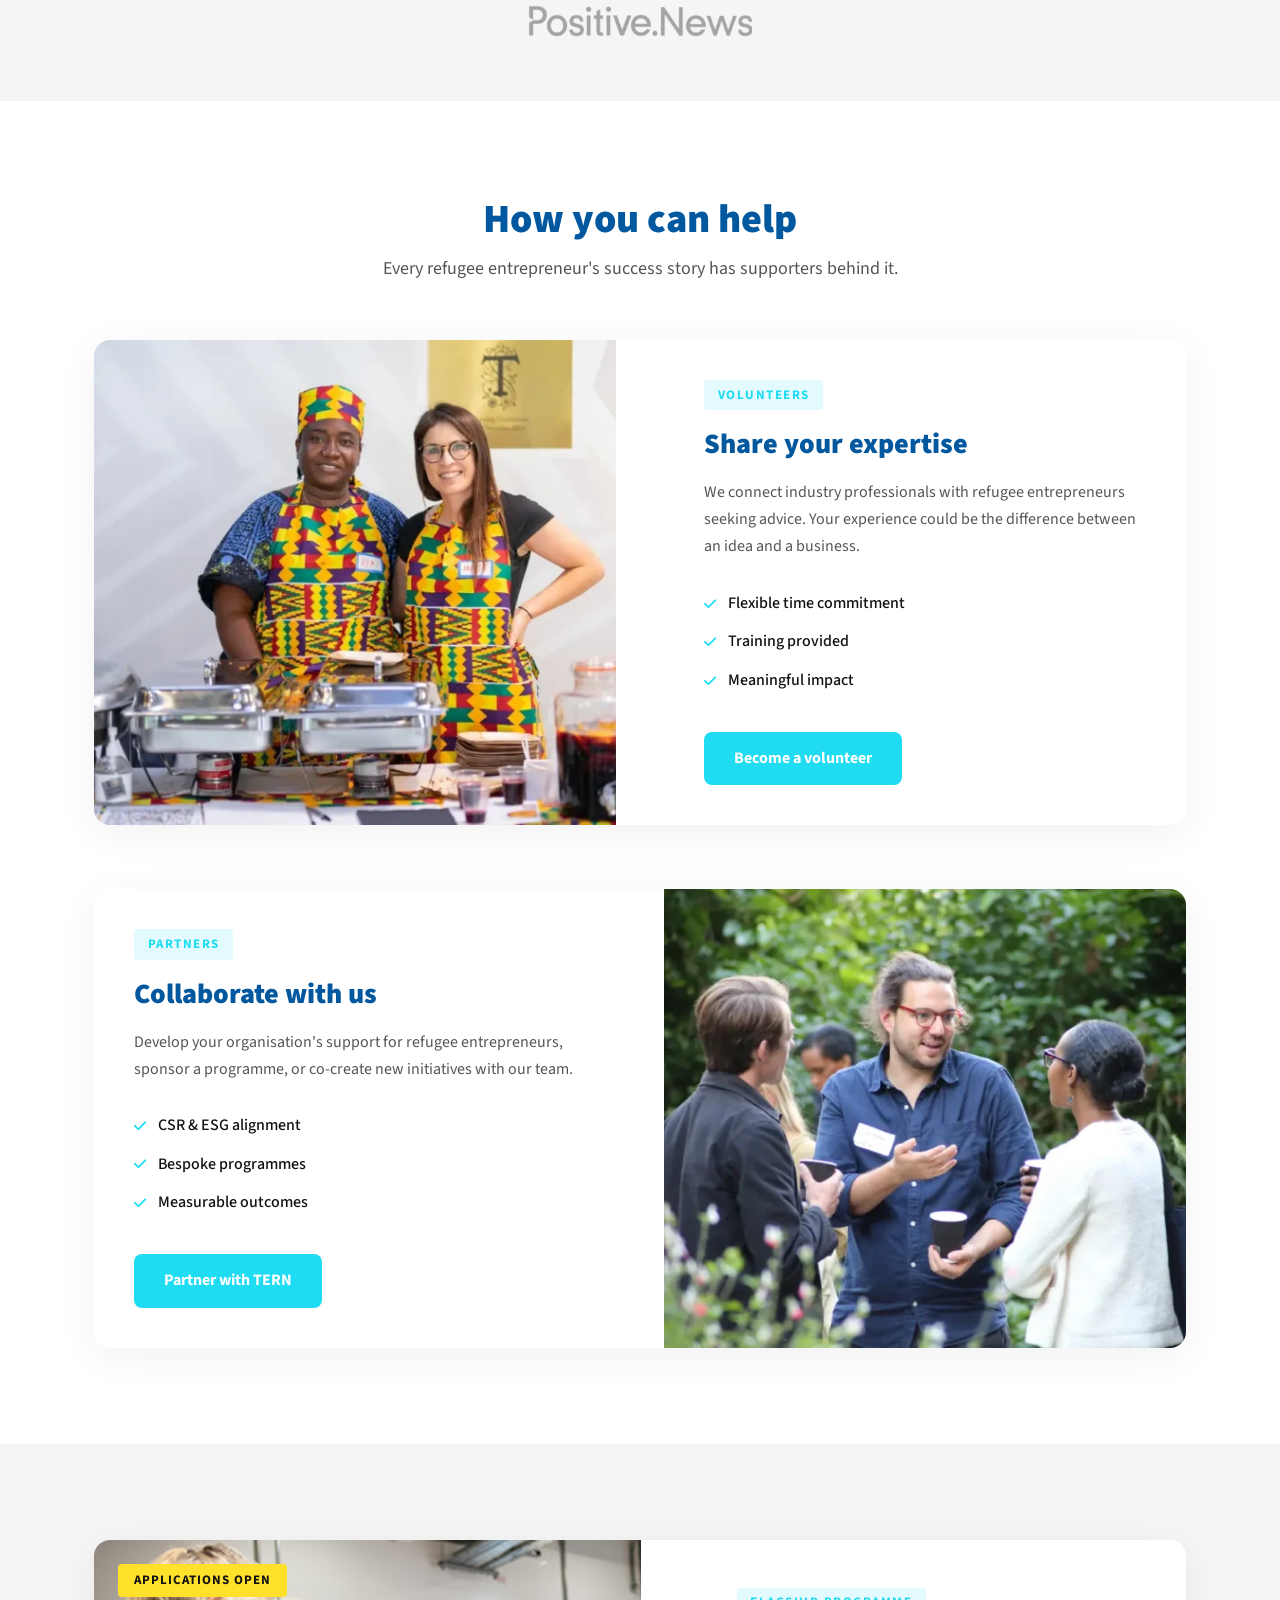
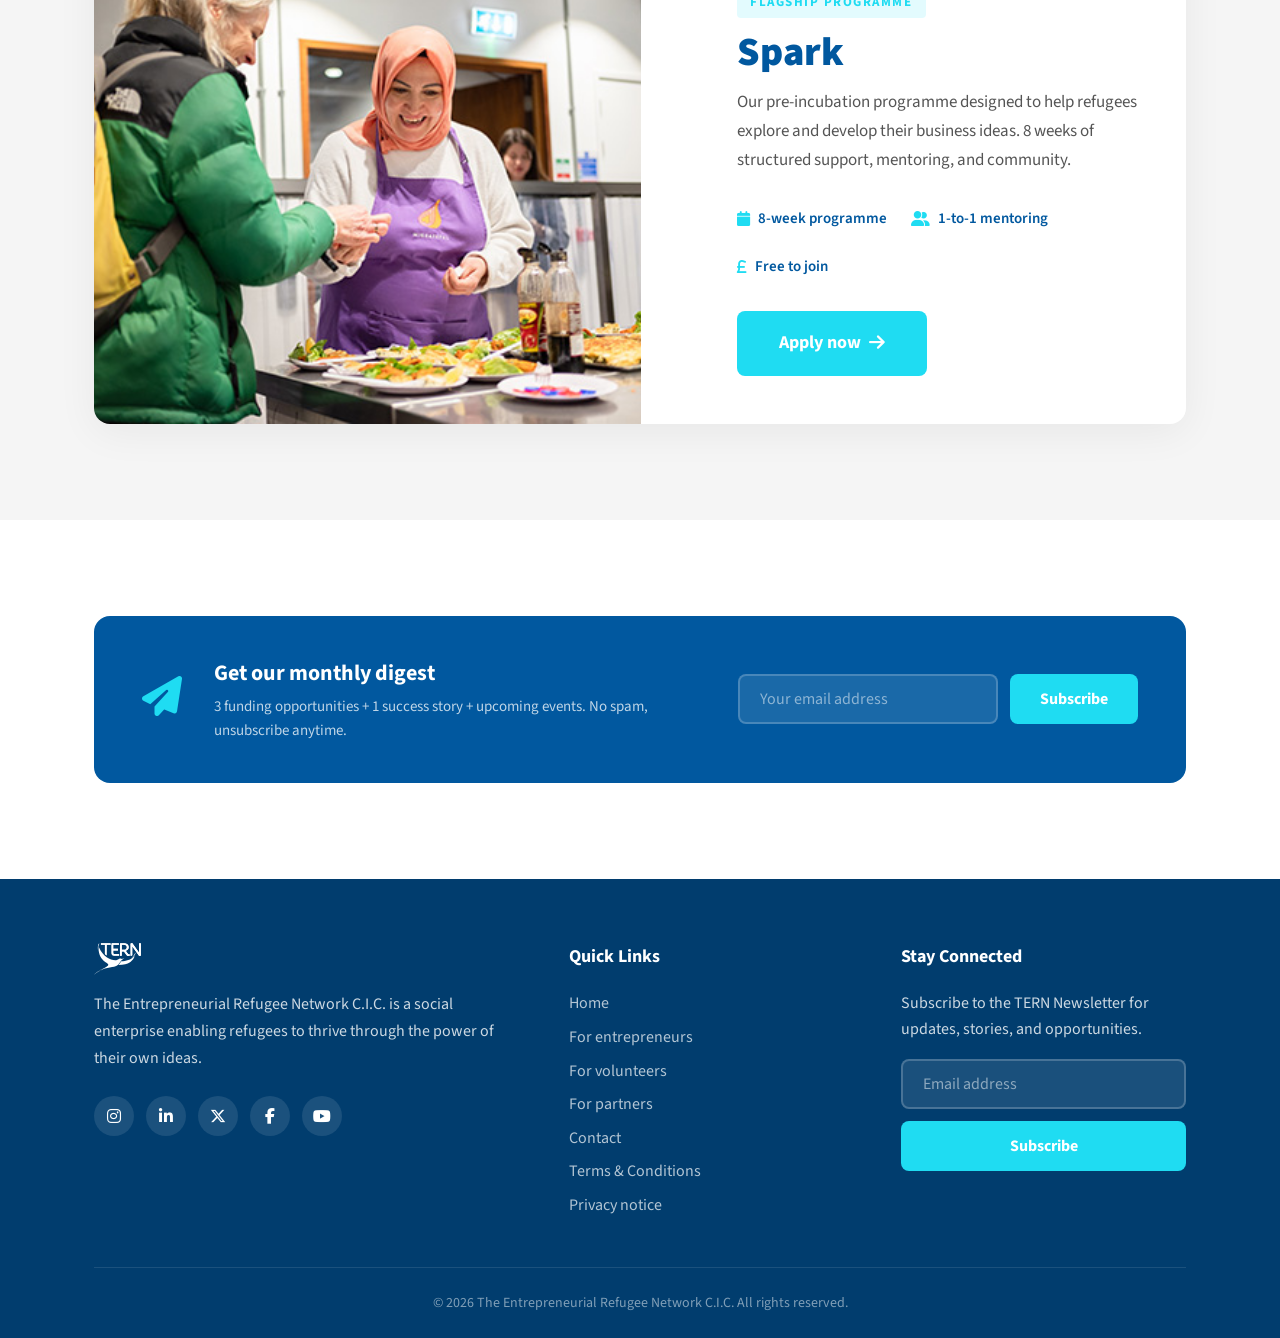
==== commit 70e33b87: "UX redesign: implement all 10 improvement ideas 1. Hero: audience path selector ("I'm a refugee" / "" ====
--- a/index.html
+++ b/index.html
@@ -15,7 +15,6 @@
 </head>
 <body>
 
-  <!-- Skip to content -->
   <a href="#main" class="skip-link">Skip to content</a>
 
   <!-- Header -->
@@ -24,7 +23,6 @@
       <a href="/" class="header__logo" aria-label="TERN Home">
         <img src="images/logo-white.svg" alt="TERN" class="logo-svg">
       </a>
-
       <nav class="header__nav" id="mainNav" aria-label="Main navigation">
         <ul class="nav-list">
           <li><a href="#entrepreneurs">Entrepreneurs</a></li>
@@ -34,21 +32,15 @@
           <li><a href="contact.html">Contact us</a></li>
         </ul>
       </nav>
-
       <div class="header__actions">
         <a href="#spark" class="btn btn--small btn--outline">Spark</a>
-        <a href="#advice" class="btn btn--small btn--accent">Get advice</a>
-        <a href="#donate" class="btn btn--small btn--yellow">Donate</a>
-      </div>
-
+        <a href="contact.html" class="btn btn--small btn--accent">Get advice</a>
+        <a href="#donate" class="btn btn--small btn--yellow donate-pulse">Donate</a>
+      </div>
       <button class="header__burger" id="burgerBtn" aria-label="Toggle menu" aria-expanded="false">
-        <span></span>
-        <span></span>
-        <span></span>
+        <span></span><span></span><span></span>
       </button>
     </div>
-
-    <!-- Mobile menu -->
     <div class="mobile-menu" id="mobileMenu">
       <ul class="mobile-menu__list">
         <li><a href="#entrepreneurs">Entrepreneurs</a></li>
@@ -59,7 +51,7 @@
       </ul>
       <div class="mobile-menu__actions">
         <a href="#spark" class="btn btn--accent btn--block">Spark</a>
-        <a href="#advice" class="btn btn--accent btn--block">Get advice</a>
+        <a href="contact.html" class="btn btn--accent btn--block">Get advice</a>
         <a href="#donate" class="btn btn--yellow btn--block">Donate</a>
       </div>
     </div>
@@ -67,7 +59,9 @@
 
   <main id="main">
 
-    <!-- Hero Section -->
+    <!-- ============================================
+         IDEA 1: Hero with audience path selector
+         ============================================ -->
     <section class="hero" id="hero">
       <div class="hero__slides">
         <div class="hero__slide active" data-slide="0">
@@ -81,11 +75,41 @@
         </div>
       </div>
       <div class="hero__overlay"></div>
+
       <div class="hero__content container">
-        <h1 class="hero__title fade-up">Are you a refugee looking for business support in the UK?</h1>
-        <p class="hero__text fade-up delay-1">Welcome to The Entrepreneurial Refugee Network (TERN). We help refugees become entrepreneurs, launch businesses and take control of their own futures, and have supported over 750 founders since 2016.</p>
-        <a href="#entrepreneurs" class="btn btn--accent btn--large fade-up delay-2">Get Support</a>
-      </div>
+        <p class="hero__eyebrow fade-up">The Entrepreneurial Refugee Network</p>
+        <h1 class="hero__title fade-up delay-1">Enabling refugees to thrive through the power of their own ideas</h1>
+        <p class="hero__text fade-up delay-2">750+ founders supported since 2016. Which path is yours?</p>
+
+        <!-- Audience path selector -->
+        <div class="hero__paths fade-up delay-2">
+          <a href="#entrepreneurs" class="hero-path">
+            <div class="hero-path__icon"><i class="fas fa-rocket"></i></div>
+            <div class="hero-path__content">
+              <strong>I'm a refugee</strong>
+              <span>Get business support</span>
+            </div>
+            <i class="fas fa-arrow-right hero-path__arrow"></i>
+          </a>
+          <a href="#supporters" class="hero-path">
+            <div class="hero-path__icon"><i class="fas fa-hand-holding-heart"></i></div>
+            <div class="hero-path__content">
+              <strong>I want to help</strong>
+              <span>Volunteer or donate</span>
+            </div>
+            <i class="fas fa-arrow-right hero-path__arrow"></i>
+          </a>
+          <a href="#partners" class="hero-path">
+            <div class="hero-path__icon"><i class="fas fa-building"></i></div>
+            <div class="hero-path__content">
+              <strong>I'm an organisation</strong>
+              <span>Partner with us</span>
+            </div>
+            <i class="fas fa-arrow-right hero-path__arrow"></i>
+          </a>
+        </div>
+      </div>
+
       <div class="hero__social">
         <a href="https://www.linkedin.com/company/wearetern/" target="_blank" rel="noopener" aria-label="LinkedIn"><i class="fab fa-linkedin-in"></i></a>
         <a href="https://www.instagram.com/we_are_tern/" target="_blank" rel="noopener" aria-label="Instagram"><i class="fab fa-instagram"></i></a>
@@ -95,118 +119,251 @@
         <button class="hero__dot" data-slide="1" aria-label="Slide 2"></button>
         <button class="hero__dot" data-slide="2" aria-label="Slide 3"></button>
       </div>
-    </section>
-
-    <!-- Get Involved Cards -->
+      <div class="hero__scroll-hint">
+        <span>Scroll</span>
+        <div class="hero__scroll-line"></div>
+      </div>
+    </section>
+
+    <!-- ============================================
+         IDEA 2: Entrepreneur journey timeline
+         ============================================ -->
+    <section class="journey section" id="entrepreneurs">
+      <div class="container">
+        <div class="section-header reveal">
+          <span class="badge">For Entrepreneurs</span>
+          <h2 class="section__title">Your journey with TERN</h2>
+          <p class="section__desc">From first idea to thriving business &mdash; we're with you every step.</p>
+        </div>
+
+        <div class="timeline">
+          <div class="timeline__line"></div>
+
+          <div class="timeline__step reveal" data-step="1">
+            <div class="timeline__marker">
+              <span>1</span>
+            </div>
+            <div class="timeline__card">
+              <div class="timeline__icon"><i class="fas fa-lightbulb"></i></div>
+              <h3>Explore your idea</h3>
+              <p>Join our Spark programme to test and develop your business concept in a supportive environment.</p>
+            </div>
+          </div>
+
+          <div class="timeline__step reveal" data-step="2">
+            <div class="timeline__marker">
+              <span>2</span>
+            </div>
+            <div class="timeline__card">
+              <div class="timeline__icon"><i class="fas fa-users"></i></div>
+              <h3>Get mentored</h3>
+              <p>Connect one-to-one with industry professionals who guide you through challenges and opportunities.</p>
+            </div>
+          </div>
+
+          <div class="timeline__step reveal" data-step="3">
+            <div class="timeline__marker">
+              <span>3</span>
+            </div>
+            <div class="timeline__card">
+              <div class="timeline__icon"><i class="fas fa-chart-line"></i></div>
+              <h3>Build &amp; launch</h3>
+              <p>Access workshops, funding opportunities, and practical tools to turn your plan into reality.</p>
+            </div>
+          </div>
+
+          <div class="timeline__step reveal" data-step="4">
+            <div class="timeline__marker">
+              <span>4</span>
+            </div>
+            <div class="timeline__card">
+              <div class="timeline__icon"><i class="fas fa-trophy"></i></div>
+              <h3>Grow &amp; thrive</h3>
+              <p>Join our community of 500+ entrepreneurs. Get ongoing support, events, and peer connections.</p>
+            </div>
+          </div>
+        </div>
+
+        <div class="text-center reveal" style="margin-top: 3rem;">
+          <a href="#spark" class="btn btn--accent btn--large">Start your journey <i class="fas fa-arrow-right"></i></a>
+        </div>
+      </div>
+    </section>
+
+    <!-- ============================================
+         IDEA 3: Impact with expandable stories
+         ============================================ -->
+    <section class="impact section" id="impact">
+      <div class="container">
+        <div class="section-header reveal">
+          <h2 class="section__title section__title--light">Our Impact So Far</h2>
+          <p class="section__desc section__desc--light">Click any number to discover the stories behind it.</p>
+        </div>
+
+        <div class="stats-grid">
+          <div class="stat-card reveal" data-story="entrepreneurs">
+            <span class="stat-card__number" data-target="872">0</span>
+            <span class="stat-card__label">Entrepreneurs supported</span>
+            <div class="stat-card__story">
+              <p>"TERN gave me the confidence to believe my idea could work. Now I employ three people." &mdash; Nejat, founder</p>
+            </div>
+            <button class="stat-card__toggle" aria-label="Show story"><i class="fas fa-plus"></i></button>
+          </div>
+
+          <div class="stat-card reveal" data-story="businesses">
+            <span class="stat-card__number" data-target="160">0</span>
+            <span class="stat-card__label">Businesses started</span>
+            <div class="stat-card__story">
+              <p>From catering to tech, fashion to consultancy &mdash; our founders build businesses across every sector.</p>
+            </div>
+            <button class="stat-card__toggle" aria-label="Show story"><i class="fas fa-plus"></i></button>
+          </div>
+
+          <div class="stat-card reveal" data-story="cities">
+            <span class="stat-card__number" data-target="11">0</span>
+            <span class="stat-card__label">Cities reached</span>
+            <div class="stat-card__story">
+              <p>London, Manchester, Birmingham, Bristol, Leeds, and growing &mdash; bringing support closer to refugees across the UK.</p>
+            </div>
+            <button class="stat-card__toggle" aria-label="Show story"><i class="fas fa-plus"></i></button>
+          </div>
+
+          <div class="stat-card reveal" data-story="finance">
+            <span class="stat-card__number" data-prefix="&pound;" data-target="995" data-suffix="K">0</span>
+            <span class="stat-card__label">Finance facilitated</span>
+            <div class="stat-card__story">
+              <p>Grants, loans, and investment &mdash; connecting entrepreneurs with the capital they need to start and scale.</p>
+            </div>
+            <button class="stat-card__toggle" aria-label="Show story"><i class="fas fa-plus"></i></button>
+          </div>
+        </div>
+      </div>
+    </section>
+
+    <!-- ============================================
+         IDEA 4: Social proof with real quotes
+         ============================================ -->
+    <section class="press section--compact">
+      <div class="container">
+        <div class="press__featured reveal">
+          <blockquote class="press__quote">
+            <p>"I spent a year meeting people who make a difference &mdash; here's what they taught me"</p>
+            <cite>
+              <img src="images/guardian.webp" alt="The Guardian" class="press__cite-logo">
+              <span>The Guardian</span>
+            </cite>
+          </blockquote>
+        </div>
+        <div class="press__logos reveal">
+          <span class="press__label">As featured in</span>
+          <div class="press__logo-row">
+            <a href="https://www.bbc.co.uk/news/articles/cn00ee6d64no" target="_blank" rel="noopener"><img src="images/bbc.webp" alt="BBC News"></a>
+            <a href="https://www.theguardian.com/lifeandstyle/2022/oct/03/i-spent-a-year-meeting-people-who-make-a-difference-heres-what-they-taught-me" target="_blank" rel="noopener"><img src="images/guardian.webp" alt="The Guardian"></a>
+            <a href="https://www.virgin.com/branson-family/richard-branson-blog/supporting-refugees-2024" target="_blank" rel="noopener"><img src="images/virgin.webp" alt="Virgin"></a>
+            <a href="https://www.creativeboom.com/news/photographs-of-immigrants-turned-entrepreneurs-in-london/" target="_blank" rel="noopener"><img src="images/creative-boom.webp" alt="Creative Boom"></a>
+            <a href="https://www.dailymail.co.uk/femail/article-12198085/Ben-Jerrys-drops-new-flavour-created-refugee-entrepreneurs.html" target="_blank" rel="noopener"><img src="images/daily-mail.webp" alt="Daily Mail"></a>
+            <img src="images/positive-news.webp" alt="Positive News">
+          </div>
+        </div>
+      </div>
+    </section>
+
+    <!-- ============================================
+         Get Involved (Supporters & Partners)
+         ============================================ -->
     <section class="involved section" id="supporters">
       <div class="container">
-        <h2 class="section__title reveal">Get Involved</h2>
-        <div class="card-grid">
-          <article class="card reveal">
-            <div class="card__icon">
-              <i class="fas fa-hands-helping"></i>
-            </div>
-            <h3 class="card__title">Volunteer with TERN</h3>
-            <p class="card__text">We connect industry professionals with refugee entrepreneurs seeking advice and support.</p>
-            <a href="#supporters" class="card__link">Learn more <i class="fas fa-arrow-right"></i></a>
+        <div class="section-header reveal">
+          <h2 class="section__title">How you can help</h2>
+          <p class="section__desc">Every refugee entrepreneur's success story has supporters behind it.</p>
+        </div>
+
+        <div class="involve-grid">
+          <article class="involve-card reveal" id="partners">
+            <div class="involve-card__image">
+              <img src="images/volunteer.webp" alt="Volunteers mentoring entrepreneurs" loading="lazy">
+            </div>
+            <div class="involve-card__content">
+              <span class="badge">Volunteers</span>
+              <h3>Share your expertise</h3>
+              <p>We connect industry professionals with refugee entrepreneurs seeking advice. Your experience could be the difference between an idea and a business.</p>
+              <ul class="involve-card__perks">
+                <li><i class="fas fa-check"></i> Flexible time commitment</li>
+                <li><i class="fas fa-check"></i> Training provided</li>
+                <li><i class="fas fa-check"></i> Meaningful impact</li>
+              </ul>
+              <a href="contact.html" class="btn btn--accent">Become a volunteer</a>
+            </div>
           </article>
-          <article class="card reveal" id="partners">
-            <div class="card__icon">
-              <i class="fas fa-handshake"></i>
-            </div>
-            <h3 class="card__title">Partner with TERN</h3>
-            <p class="card__text">Develop your organisation's support for refugee entrepreneurs, or collaborate on one of our programmes.</p>
-            <a href="#partners" class="card__link">Learn more <i class="fas fa-arrow-right"></i></a>
+
+          <article class="involve-card involve-card--reverse reveal">
+            <div class="involve-card__image">
+              <img src="images/partner.webp" alt="TERN partner organisations" loading="lazy">
+            </div>
+            <div class="involve-card__content">
+              <span class="badge">Partners</span>
+              <h3>Collaborate with us</h3>
+              <p>Develop your organisation's support for refugee entrepreneurs, sponsor a programme, or co-create new initiatives with our team.</p>
+              <ul class="involve-card__perks">
+                <li><i class="fas fa-check"></i> CSR &amp; ESG alignment</li>
+                <li><i class="fas fa-check"></i> Bespoke programmes</li>
+                <li><i class="fas fa-check"></i> Measurable outcomes</li>
+              </ul>
+              <a href="contact.html" class="btn btn--accent">Partner with TERN</a>
+            </div>
           </article>
-          <article class="card reveal">
-            <div class="card__icon">
-              <i class="fas fa-calendar-alt"></i>
-            </div>
-            <h3 class="card__title">Join TERN events</h3>
-            <p class="card__text">Support refugee entrepreneurs at one of our in-person events &mdash; hosted year-round across London.</p>
-            <a href="#events" class="card__link">Learn more <i class="fas fa-arrow-right"></i></a>
-          </article>
-        </div>
-      </div>
-    </section>
-
-    <!-- Impact Stats -->
-    <section class="impact section" id="impact">
-      <div class="container">
-        <h2 class="section__title section__title--light reveal">Our Impact So Far</h2>
-        <div class="stats-grid">
-          <div class="stat reveal">
-            <span class="stat__number" data-target="872">0</span>
-            <span class="stat__label">Entrepreneurs supported</span>
-          </div>
-          <div class="stat reveal">
-            <span class="stat__number" data-target="160">0</span>
-            <span class="stat__label">Businesses started</span>
-          </div>
-          <div class="stat reveal">
-            <span class="stat__number" data-target="11">0</span>
-            <span class="stat__label">Cities reached</span>
-          </div>
-          <div class="stat reveal">
-            <span class="stat__number" data-prefix="£" data-target="995" data-suffix="K">0</span>
-            <span class="stat__label">Finance facilitated</span>
-          </div>
-        </div>
-      </div>
-    </section>
-
-    <!-- News Marquee -->
-    <section class="news-marquee section--compact">
-      <div class="container">
-        <h2 class="section__subtitle reveal">TERN in the News</h2>
-      </div>
-      <div class="marquee">
-        <div class="marquee__track">
-          <a href="https://www.creativeboom.com/news/photographs-of-immigrants-turned-entrepreneurs-in-london/" target="_blank" rel="noopener"><img class="marquee__logo" src="images/creative-boom.webp" alt="Creative Boom"></a>
-          <a href="https://www.theguardian.com/lifeandstyle/2022/oct/03/i-spent-a-year-meeting-people-who-make-a-difference-heres-what-they-taught-me" target="_blank" rel="noopener"><img class="marquee__logo" src="images/guardian.webp" alt="The Guardian"></a>
-          <a href="https://www.virgin.com/branson-family/richard-branson-blog/supporting-refugees-2024" target="_blank" rel="noopener"><img class="marquee__logo" src="images/virgin.webp" alt="Virgin"></a>
-          <a href="https://www.bbc.co.uk/news/articles/cn00ee6d64no" target="_blank" rel="noopener"><img class="marquee__logo" src="images/bbc.webp" alt="BBC News"></a>
-          <a href="https://www.dailymail.co.uk/femail/article-12198085/Ben-Jerrys-drops-new-flavour-created-refugee-entrepreneurs.html" target="_blank" rel="noopener"><img class="marquee__logo" src="images/daily-mail.webp" alt="Daily Mail"></a>
-          <img class="marquee__logo" src="images/positive-news.webp" alt="Positive News">
-          <a href="https://www.creativeboom.com/news/photographs-of-immigrants-turned-entrepreneurs-in-london/" target="_blank" rel="noopener"><img class="marquee__logo" src="images/creative-boom.webp" alt="Creative Boom"></a>
-          <a href="https://www.theguardian.com/lifeandstyle/2022/oct/03/i-spent-a-year-meeting-people-who-make-a-difference-heres-what-they-taught-me" target="_blank" rel="noopener"><img class="marquee__logo" src="images/guardian.webp" alt="The Guardian"></a>
-          <a href="https://www.virgin.com/branson-family/richard-branson-blog/supporting-refugees-2024" target="_blank" rel="noopener"><img class="marquee__logo" src="images/virgin.webp" alt="Virgin"></a>
-          <a href="https://www.bbc.co.uk/news/articles/cn00ee6d64no" target="_blank" rel="noopener"><img class="marquee__logo" src="images/bbc.webp" alt="BBC News"></a>
-          <a href="https://www.dailymail.co.uk/femail/article-12198085/Ben-Jerrys-drops-new-flavour-created-refugee-entrepreneurs.html" target="_blank" rel="noopener"><img class="marquee__logo" src="images/daily-mail.webp" alt="Daily Mail"></a>
-          <img class="marquee__logo" src="images/positive-news.webp" alt="Positive News">
-        </div>
-      </div>
-    </section>
-
-    <!-- Entrepreneurs Section -->
-    <section class="entrepreneurs section" id="entrepreneurs">
-      <div class="container">
-        <div class="split">
-          <div class="split__media reveal">
-            <img src="images/volunteer.webp" alt="TERN volunteers and entrepreneurs" loading="lazy">
-          </div>
-          <div class="split__content reveal">
-            <h2 class="section__title">For Entrepreneurs</h2>
-            <p>Whether you're just starting out or looking to grow your business, TERN provides the resources, mentorship, and community you need to succeed.</p>
-            <ul class="check-list">
-              <li>One-to-one business mentoring</li>
-              <li>Structured programmes and workshops</li>
-              <li>Access to funding and finance</li>
-              <li>A community of fellow entrepreneurs</li>
-            </ul>
-            <a href="#" class="btn btn--accent">Explore our programmes</a>
-          </div>
-        </div>
-      </div>
-    </section>
-
-    <!-- Newsletter CTA -->
+        </div>
+      </div>
+    </section>
+
+    <!-- ============================================
+         IDEA: Spark programme highlight
+         ============================================ -->
+    <section class="spark-section section" id="spark">
+      <div class="container">
+        <div class="spark-hero reveal">
+          <div class="spark-hero__media">
+            <img src="images/food-power.jpg" alt="TERN Spark programme in action" loading="lazy">
+            <div class="spark-hero__badge">
+              <span class="spark-hero__badge-text">Applications open</span>
+            </div>
+          </div>
+          <div class="spark-hero__content">
+            <span class="badge">Flagship Programme</span>
+            <h2 class="section__title">Spark</h2>
+            <p class="spark-hero__desc">Our pre-incubation programme designed to help refugees explore and develop their business ideas. 8 weeks of structured support, mentoring, and community.</p>
+            <div class="spark-hero__features">
+              <div class="spark-feature">
+                <i class="fas fa-calendar"></i>
+                <span>8-week programme</span>
+              </div>
+              <div class="spark-feature">
+                <i class="fas fa-user-friends"></i>
+                <span>1-to-1 mentoring</span>
+              </div>
+              <div class="spark-feature">
+                <i class="fas fa-pound-sign"></i>
+                <span>Free to join</span>
+              </div>
+            </div>
+            <a href="contact.html" class="btn btn--accent btn--large">Apply now <i class="fas fa-arrow-right"></i></a>
+          </div>
+        </div>
+      </div>
+    </section>
+
+    <!-- ============================================
+         IDEA 8: Newsletter with concrete value
+         ============================================ -->
     <section class="newsletter section">
       <div class="container">
         <div class="newsletter__inner reveal">
+          <div class="newsletter__icon">
+            <i class="fas fa-paper-plane"></i>
+          </div>
           <div class="newsletter__content">
-            <h2>Be the first to hear news from our community!</h2>
-            <p>Stay updated with stories, events, and opportunities from the TERN network.</p>
+            <h2>Get our monthly digest</h2>
+            <p>3 funding opportunities + 1 success story + upcoming events. No spam, unsubscribe anytime.</p>
           </div>
           <form class="newsletter__form" aria-label="Newsletter signup">
             <input type="email" placeholder="Your email address" required aria-label="Email address">
@@ -216,24 +373,17 @@
       </div>
     </section>
 
-    <!-- Spark Section -->
-    <section class="spark section" id="spark">
-      <div class="container">
-        <div class="split split--reverse">
-          <div class="split__media reveal">
-            <img src="images/food-power.jpg" alt="TERN Spark programme" loading="lazy">
-          </div>
-          <div class="split__content reveal">
-            <span class="badge">Programme</span>
-            <h2 class="section__title">Spark</h2>
-            <p>Our flagship pre-incubation programme designed to help refugees explore and develop their business ideas in a supportive, structured environment.</p>
-            <a href="#" class="btn btn--accent">Apply now</a>
-          </div>
-        </div>
-      </div>
-    </section>
-
   </main>
+
+  <!-- ============================================
+       IDEA 5: Sticky floating CTA
+       ============================================ -->
+  <div class="floating-cta" id="floatingCta">
+    <div class="floating-cta__inner">
+      <span class="floating-cta__text">Need business support?</span>
+      <a href="contact.html" class="btn btn--accent btn--small">Talk to us</a>
+    </div>
+  </div>
 
   <!-- Footer -->
   <footer class="footer">
@@ -241,9 +391,7 @@
       <div class="footer__grid">
         <div class="footer__about">
           <div class="footer__logo">
-            <svg viewBox="0 0 120 40" fill="currentColor" class="logo-svg">
-              <text x="0" y="32" font-family="Source Sans 3, sans-serif" font-weight="900" font-size="36" letter-spacing="4">TERN</text>
-            </svg>
+            <img src="images/logo-white.svg" alt="TERN" class="logo-svg">
           </div>
           <p>The Entrepreneurial Refugee Network C.I.C. is a social enterprise enabling refugees to thrive through the power of their own ideas.</p>
           <div class="footer__social">
@@ -261,7 +409,6 @@
             <li><a href="#entrepreneurs">For entrepreneurs</a></li>
             <li><a href="#supporters">For volunteers</a></li>
             <li><a href="#partners">For partners</a></li>
-            <li><a href="#events">TERN Events</a></li>
             <li><a href="contact.html">Contact</a></li>
             <li><a href="terms.html">Terms & Conditions</a></li>
             <li><a href="privacy.html">Privacy notice</a></li>
--- a/css/style.css
+++ b/css/style.css
@@ -1,5 +1,5 @@
 /* ===========================
-   TERN Website - Clean Rebuild
+   TERN Website - UX Redesign
    =========================== */
 
 /* --- CSS Variables --- */
@@ -29,17 +29,8 @@
 }
 
 /* --- Reset --- */
-*, *::before, *::after {
-  box-sizing: border-box;
-  margin: 0;
-  padding: 0;
-}
-
-html {
-  scroll-behavior: smooth;
-  -webkit-text-size-adjust: 100%;
-}
-
+*, *::before, *::after { box-sizing: border-box; margin: 0; padding: 0; }
+html { scroll-behavior: smooth; -webkit-text-size-adjust: 100%; }
 body {
   font-family: var(--font-primary);
   font-size: 16px;
@@ -49,1412 +40,523 @@
   background: var(--white);
   overflow-x: hidden;
 }
-
-img {
-  max-width: 100%;
-  height: auto;
-  display: block;
-}
-
-a {
-  color: var(--primary);
-  text-decoration: none;
-  transition: color var(--transition);
-}
-
-a:hover {
-  color: var(--accent);
-}
-
-ul {
-  list-style: none;
-}
-
-/* --- Skip link --- */
+img { max-width: 100%; height: auto; display: block; }
+a { color: var(--primary); text-decoration: none; transition: color var(--transition); }
+a:hover { color: var(--accent); }
+ul { list-style: none; }
+
 .skip-link {
-  position: absolute;
-  top: -100%;
-  left: 1rem;
-  padding: 0.5rem 1rem;
-  background: var(--primary);
-  color: var(--white);
-  border-radius: var(--radius);
-  z-index: 10000;
-  transition: top var(--transition);
-}
-
-.skip-link:focus {
-  top: 1rem;
-  color: var(--white);
-}
-
-/* --- Container --- */
-.container {
-  max-width: var(--container);
-  margin: 0 auto;
-  padding: 0 1.5rem;
-}
+  position: absolute; top: -100%; left: 1rem; padding: 0.5rem 1rem;
+  background: var(--primary); color: var(--white); border-radius: var(--radius);
+  z-index: 10000; transition: top var(--transition);
+}
+.skip-link:focus { top: 1rem; color: var(--white); }
+
+.container { max-width: var(--container); margin: 0 auto; padding: 0 1.5rem; }
+.text-center { text-align: center; }
 
 /* --- Buttons --- */
 .btn {
-  display: inline-flex;
-  align-items: center;
-  justify-content: center;
-  gap: 0.5rem;
-  padding: 0.75rem 1.75rem;
-  font-family: var(--font-primary);
-  font-size: 1rem;
-  font-weight: 700;
-  border: 2px solid transparent;
-  border-radius: var(--radius);
-  cursor: pointer;
-  transition: all var(--transition);
-  text-decoration: none;
-  white-space: nowrap;
-}
-
-.btn--accent {
-  background: var(--accent);
-  color: var(--white);
-}
-
-.btn--accent:hover {
-  background: var(--secondary);
-  color: var(--text);
-}
-
-.btn--yellow {
-  background: var(--secondary);
-  color: var(--text);
-}
-
-.btn--yellow:hover {
-  background: var(--accent);
-  color: var(--white);
-}
-
-.btn--outline {
-  background: transparent;
-  border-color: var(--white);
-  color: var(--white);
-}
-
-.btn--outline:hover {
-  background: var(--white);
-  color: var(--primary);
-}
-
-.btn--small {
-  padding: 0.5rem 1.25rem;
-  font-size: 0.875rem;
-}
-
-.btn--large {
-  padding: 1rem 2.5rem;
-  font-size: 1.125rem;
-}
-
-.btn--block {
-  width: 100%;
-}
-
-/* --- Section --- */
-.section {
-  padding: 5rem 0;
-}
-
-.section--compact {
-  padding: 3rem 0;
-}
-
-.section__title {
-  font-size: 2.25rem;
-  font-weight: 700;
-  color: var(--primary);
-  margin-bottom: 1rem;
-  line-height: 1.2;
-}
-
-.section__title--light {
-  color: var(--white);
-}
-
-.section__subtitle {
-  font-size: 1rem;
-  font-weight: 600;
-  text-transform: uppercase;
-  letter-spacing: 2px;
-  color: var(--text-light);
-  text-align: center;
-  margin-bottom: 1.5rem;
+  display: inline-flex; align-items: center; justify-content: center; gap: 0.5rem;
+  padding: 0.75rem 1.75rem; font-family: var(--font-primary); font-size: 1rem;
+  font-weight: 700; border: 2px solid transparent; border-radius: var(--radius);
+  cursor: pointer; transition: all var(--transition); text-decoration: none; white-space: nowrap;
+}
+.btn--accent { background: var(--accent); color: var(--white); }
+.btn--accent:hover { background: var(--secondary); color: var(--text); }
+.btn--yellow { background: var(--secondary); color: var(--text); }
+.btn--yellow:hover { background: var(--accent); color: var(--white); }
+.btn--outline { background: transparent; border-color: var(--white); color: var(--white); }
+.btn--outline:hover { background: var(--white); color: var(--primary); }
+.btn--small { padding: 0.5rem 1.25rem; font-size: 0.875rem; }
+.btn--large { padding: 1rem 2.5rem; font-size: 1.125rem; }
+.btn--block { width: 100%; }
+
+/* Donate pulse */
+.donate-pulse { animation: donateGlow 4s ease-in-out infinite; }
+@keyframes donateGlow {
+  0%, 100% { box-shadow: 0 0 0 0 rgba(255, 224, 43, 0); }
+  50% { box-shadow: 0 0 0 6px rgba(255, 224, 43, 0.3); }
+}
+
+/* --- Sections --- */
+.section { padding: 6rem 0; }
+.section--compact { padding: 4rem 0; }
+
+.section-header { text-align: center; max-width: 640px; margin: 0 auto 3.5rem; }
+.section__title { font-size: 2.5rem; font-weight: 900; color: var(--primary); line-height: 1.15; margin-bottom: 0.75rem; }
+.section__title--light { color: var(--white); }
+.section__desc { font-size: 1.125rem; color: var(--text-light); line-height: 1.6; }
+.section__desc--light { color: rgba(255,255,255,0.75); }
+.section__subtitle { font-size: 1rem; font-weight: 600; text-transform: uppercase; letter-spacing: 2px; color: var(--text-light); text-align: center; margin-bottom: 1.5rem; }
+
+.badge {
+  display: inline-block; padding: 0.3rem 0.85rem; background: rgba(31, 220, 242, 0.12);
+  color: var(--accent); font-weight: 700; font-size: 0.8125rem; text-transform: uppercase;
+  letter-spacing: 1.5px; border-radius: 4px; margin-bottom: 0.75rem;
 }
 
 /* ============================
    HEADER
    ============================ */
 .header {
-  position: fixed;
-  top: 0;
-  left: 0;
-  right: 0;
-  z-index: 1000;
-  background: rgba(1, 88, 159, 0.95);
-  backdrop-filter: blur(10px);
-  -webkit-backdrop-filter: blur(10px);
-  transition: background var(--transition), box-shadow var(--transition);
-}
-
-.header.scrolled {
-  background: rgba(1, 88, 159, 0.98);
-  box-shadow: 0 2px 20px rgba(0, 0, 0, 0.15);
-}
-
-.header__inner {
-  display: flex;
-  align-items: center;
-  justify-content: space-between;
-  height: 72px;
-  gap: 2rem;
-}
-
-.header__logo {
-  color: var(--white);
-  flex-shrink: 0;
-}
-
-.logo-svg {
-  height: 32px;
-  width: auto;
-}
-
-.header__nav {
-  flex: 1;
-}
-
-.nav-list {
-  display: flex;
-  gap: 2rem;
-  justify-content: center;
-}
-
-.nav-list a {
-  color: var(--white);
-  font-weight: 600;
-  font-size: 0.9375rem;
-  position: relative;
-  padding: 0.25rem 0;
-}
-
-.nav-list a::after {
-  content: '';
-  position: absolute;
-  bottom: -2px;
-  left: 0;
-  width: 0;
-  height: 2px;
-  background: var(--accent);
-  transition: width var(--transition);
-}
-
-.nav-list a:hover {
-  color: var(--accent);
-}
-
-.nav-list a:hover::after {
-  width: 100%;
-}
-
-.header__actions {
-  display: flex;
-  gap: 0.5rem;
-  flex-shrink: 0;
-}
-
-.header__burger {
-  display: none;
-  flex-direction: column;
-  justify-content: center;
-  gap: 5px;
-  width: 32px;
-  height: 32px;
-  background: none;
-  border: none;
-  cursor: pointer;
-  padding: 0;
-}
-
-.header__burger span {
-  display: block;
-  width: 100%;
-  height: 2px;
-  background: var(--white);
-  border-radius: 2px;
-  transition: all var(--transition);
-}
-
-.header__burger.active span:nth-child(1) {
-  transform: translateY(7px) rotate(45deg);
-}
-
-.header__burger.active span:nth-child(2) {
-  opacity: 0;
-}
-
-.header__burger.active span:nth-child(3) {
-  transform: translateY(-7px) rotate(-45deg);
-}
-
-/* Mobile Menu */
-.mobile-menu {
-  display: none;
-  position: absolute;
-  top: 72px;
-  left: 0;
-  right: 0;
-  background: var(--primary);
-  padding: 1.5rem;
-  border-top: 1px solid rgba(255, 255, 255, 0.1);
-  max-height: calc(100vh - 72px);
-  overflow-y: auto;
-}
-
-.mobile-menu.open {
-  display: block;
-  animation: slideDown 0.3s ease;
-}
-
-@keyframes slideDown {
-  from { opacity: 0; transform: translateY(-10px); }
-  to { opacity: 1; transform: translateY(0); }
-}
-
-.mobile-menu__list {
-  margin-bottom: 1.5rem;
-}
-
-.mobile-menu__list li {
-  border-bottom: 1px solid rgba(255, 255, 255, 0.1);
-}
-
-.mobile-menu__list a {
-  display: block;
-  padding: 0.75rem 0;
-  color: var(--white);
-  font-weight: 600;
-  font-size: 1.125rem;
-}
-
-.mobile-menu__actions {
-  display: flex;
-  flex-direction: column;
-  gap: 0.75rem;
-}
-
-/* ============================
-   HERO
-   ============================ */
-.hero {
-  position: relative;
-  min-height: 100vh;
-  display: flex;
-  align-items: center;
-  overflow: hidden;
-}
-
-.hero__slides {
-  position: absolute;
-  inset: 0;
-}
-
-.hero__slide {
-  position: absolute;
-  inset: 0;
-  opacity: 0;
-  transition: opacity 1.5s ease;
-}
-
-.hero__slide.active {
-  opacity: 1;
-}
-
-.hero__bg {
-  width: 100%;
-  height: 100%;
-  background-size: cover;
-  background-position: center;
-  animation: heroZoom 20s ease-in-out infinite alternate;
-}
-
-@keyframes heroZoom {
-  from { transform: scale(1); }
-  to { transform: scale(1.08); }
-}
-
-.hero__overlay {
-  position: absolute;
-  inset: 0;
-  background: linear-gradient(135deg, rgba(1, 61, 110, 0.85) 0%, rgba(2, 28, 53, 0.7) 100%);
-  z-index: 1;
-}
-
-.hero__content {
-  position: relative;
-  z-index: 2;
-  max-width: 700px;
-  padding-top: 72px;
-}
-
-.hero__title {
-  font-size: 3.25rem;
-  font-weight: 900;
-  color: var(--white);
-  line-height: 1.15;
-  margin-bottom: 1.25rem;
-}
-
-.hero__text {
-  font-size: 1.125rem;
-  font-weight: 300;
-  color: rgba(255, 255, 255, 0.9);
-  line-height: 1.7;
-  margin-bottom: 2rem;
-}
-
-.hero__social {
-  position: absolute;
-  right: 2rem;
-  top: 50%;
-  transform: translateY(-50%);
-  z-index: 2;
-  display: flex;
-  flex-direction: column;
-  gap: 1rem;
-}
-
+  position: fixed; top: 0; left: 0; right: 0; z-index: 1000;
+  background: rgba(1, 88, 159, 0.95); backdrop-filter: blur(12px);
+  -webkit-backdrop-filter: blur(12px); transition: all var(--transition);
+}
+.header.scrolled { background: rgba(1, 61, 110, 0.98); box-shadow: 0 2px 24px rgba(0,0,0,0.15); }
+.header__inner { display: flex; align-items: center; justify-content: space-between; height: 72px; gap: 2rem; }
+.header__logo { color: var(--white); flex-shrink: 0; }
+.logo-svg { height: 32px; width: auto; }
+.header__nav { flex: 1; }
+.nav-list { display: flex; gap: 2rem; justify-content: center; }
+.nav-list a { color: var(--white); font-weight: 600; font-size: 0.9375rem; position: relative; padding: 0.25rem 0; }
+.nav-list a::after { content: ''; position: absolute; bottom: -2px; left: 0; width: 0; height: 2px; background: var(--accent); transition: width var(--transition); }
+.nav-list a:hover { color: var(--accent); }
+.nav-list a:hover::after { width: 100%; }
+.header__actions { display: flex; gap: 0.5rem; flex-shrink: 0; }
+
+.header__burger { display: none; flex-direction: column; justify-content: center; gap: 5px; width: 32px; height: 32px; background: none; border: none; cursor: pointer; padding: 0; }
+.header__burger span { display: block; width: 100%; height: 2px; background: var(--white); border-radius: 2px; transition: all var(--transition); }
+.header__burger.active span:nth-child(1) { transform: translateY(7px) rotate(45deg); }
+.header__burger.active span:nth-child(2) { opacity: 0; }
+.header__burger.active span:nth-child(3) { transform: translateY(-7px) rotate(-45deg); }
+
+.mobile-menu { display: none; position: absolute; top: 72px; left: 0; right: 0; background: var(--primary); padding: 1.5rem; border-top: 1px solid rgba(255,255,255,0.1); max-height: calc(100vh - 72px); overflow-y: auto; }
+.mobile-menu.open { display: block; animation: slideDown 0.3s ease; }
+@keyframes slideDown { from { opacity: 0; transform: translateY(-10px); } to { opacity: 1; transform: translateY(0); } }
+.mobile-menu__list { margin-bottom: 1.5rem; }
+.mobile-menu__list li { border-bottom: 1px solid rgba(255,255,255,0.1); }
+.mobile-menu__list a { display: block; padding: 0.75rem 0; color: var(--white); font-weight: 600; font-size: 1.125rem; }
+.mobile-menu__actions { display: flex; flex-direction: column; gap: 0.75rem; }
+
+/* ============================
+   HERO — with path selector
+   ============================ */
+.hero { position: relative; min-height: 100vh; display: flex; align-items: center; overflow: hidden; }
+.hero__slides { position: absolute; inset: 0; }
+.hero__slide { position: absolute; inset: 0; opacity: 0; transition: opacity 1.5s ease; }
+.hero__slide.active { opacity: 1; }
+.hero__bg { width: 100%; height: 100%; background-size: cover; background-position: center; animation: heroZoom 20s ease-in-out infinite alternate; }
+@keyframes heroZoom { from { transform: scale(1); } to { transform: scale(1.08); } }
+.hero__overlay { position: absolute; inset: 0; background: linear-gradient(135deg, rgba(1,61,110,0.88) 0%, rgba(2,28,53,0.72) 100%); z-index: 1; }
+
+.hero__content { position: relative; z-index: 2; max-width: 780px; padding-top: 72px; }
+.hero__eyebrow { font-size: 0.875rem; font-weight: 600; text-transform: uppercase; letter-spacing: 3px; color: var(--accent); margin-bottom: 1rem; }
+.hero__title { font-size: 3.25rem; font-weight: 900; color: var(--white); line-height: 1.12; margin-bottom: 1rem; }
+.hero__text { font-size: 1.125rem; font-weight: 300; color: rgba(255,255,255,0.85); margin-bottom: 2.5rem; }
+
+/* Path selector cards */
+.hero__paths { display: flex; gap: 1rem; }
+.hero-path {
+  display: flex; align-items: center; gap: 1rem; padding: 1rem 1.25rem;
+  background: rgba(255,255,255,0.1); backdrop-filter: blur(8px); border: 1px solid rgba(255,255,255,0.2);
+  border-radius: var(--radius-lg); color: var(--white); transition: all var(--transition);
+  flex: 1; text-decoration: none; cursor: pointer;
+}
+.hero-path:hover {
+  background: rgba(255,255,255,0.2); border-color: var(--accent); transform: translateY(-3px);
+  box-shadow: 0 8px 32px rgba(0,0,0,0.2); color: var(--white);
+}
+.hero-path__icon {
+  width: 44px; height: 44px; border-radius: 50%; background: var(--accent);
+  display: flex; align-items: center; justify-content: center; font-size: 1.125rem;
+  flex-shrink: 0; transition: transform var(--transition);
+}
+.hero-path:hover .hero-path__icon { transform: scale(1.1); }
+.hero-path__content strong { display: block; font-size: 1rem; font-weight: 700; }
+.hero-path__content span { font-size: 0.8125rem; opacity: 0.75; }
+.hero-path__arrow { margin-left: auto; opacity: 0; transition: all var(--transition); }
+.hero-path:hover .hero-path__arrow { opacity: 1; transform: translateX(4px); }
+
+.hero__social { position: absolute; right: 2rem; top: 50%; transform: translateY(-50%); z-index: 2; display: flex; flex-direction: column; gap: 1rem; }
 .hero__social a {
-  display: flex;
-  align-items: center;
-  justify-content: center;
-  width: 44px;
-  height: 44px;
-  border-radius: 50%;
-  border: 2px solid rgba(255, 255, 255, 0.3);
-  color: var(--white);
-  font-size: 1.125rem;
-  transition: all var(--transition);
-}
-
-.hero__social a:hover {
-  background: var(--accent);
-  border-color: var(--accent);
-  color: var(--white);
-  transform: scale(1.1);
-}
-
-.hero__indicators {
-  position: absolute;
-  bottom: 2rem;
-  left: 50%;
-  transform: translateX(-50%);
-  z-index: 2;
-  display: flex;
-  gap: 0.75rem;
-}
-
-.hero__dot {
-  width: 12px;
-  height: 12px;
-  border-radius: 50%;
-  border: 2px solid rgba(255, 255, 255, 0.5);
-  background: transparent;
-  cursor: pointer;
-  transition: all var(--transition);
-  padding: 0;
-}
-
-.hero__dot.active {
-  background: var(--accent);
-  border-color: var(--accent);
-  transform: scale(1.2);
-}
-
-/* ============================
-   CARDS (Get Involved)
-   ============================ */
-.involved {
-  background: var(--light-bg);
-}
-
-.involved .section__title {
-  text-align: center;
-  margin-bottom: 3rem;
-}
-
-.card-grid {
-  display: grid;
-  grid-template-columns: repeat(3, 1fr);
-  gap: 2rem;
-}
-
-.card {
-  background: var(--white);
-  border-radius: var(--radius-lg);
-  padding: 2.5rem 2rem;
-  text-align: center;
-  box-shadow: 0 4px 24px rgba(0, 0, 0, 0.06);
-  transition: all var(--transition);
-  position: relative;
-  overflow: hidden;
-}
-
-.card::before {
-  content: '';
-  position: absolute;
-  top: 0;
-  left: 0;
-  right: 0;
-  height: 4px;
-  background: linear-gradient(90deg, var(--accent), var(--primary));
-  transform: scaleX(0);
-  transition: transform var(--transition);
-}
-
-.card:hover {
-  transform: translateY(-6px);
-  box-shadow: 0 12px 40px rgba(0, 0, 0, 0.1);
-}
-
-.card:hover::before {
-  transform: scaleX(1);
-}
-
-.card__icon {
-  display: inline-flex;
-  align-items: center;
-  justify-content: center;
-  width: 72px;
-  height: 72px;
-  border-radius: 50%;
-  background: linear-gradient(135deg, var(--accent), var(--primary));
-  color: var(--white);
-  font-size: 1.75rem;
-  margin-bottom: 1.5rem;
-}
-
-.card__title {
-  font-size: 1.375rem;
-  font-weight: 700;
-  color: var(--primary);
-  margin-bottom: 0.75rem;
-}
-
-.card__text {
-  color: var(--text-light);
-  margin-bottom: 1.5rem;
-  line-height: 1.6;
-}
-
-.card__link {
-  font-weight: 700;
-  color: var(--accent);
-  display: inline-flex;
-  align-items: center;
-  gap: 0.5rem;
-  transition: gap var(--transition);
-}
-
-.card__link:hover {
-  gap: 0.75rem;
-  color: var(--primary);
-}
-
-/* ============================
-   IMPACT STATS
-   ============================ */
-.impact {
-  background: linear-gradient(135deg, var(--primary) 0%, var(--primary-dark) 100%);
-  text-align: center;
-}
-
-.impact .section__title {
-  margin-bottom: 3rem;
-}
-
-.stats-grid {
-  display: grid;
-  grid-template-columns: repeat(4, 1fr);
-  gap: 2rem;
-}
-
-.stat {
-  padding: 1.5rem;
-}
-
-.stat__number {
-  display: block;
-  font-size: 3.5rem;
-  font-weight: 900;
-  color: var(--accent);
-  line-height: 1;
-  margin-bottom: 0.75rem;
-}
-
-.stat__label {
-  font-size: 1rem;
-  font-weight: 400;
-  color: rgba(255, 255, 255, 0.8);
-  text-transform: uppercase;
-  letter-spacing: 1px;
-}
-
-/* ============================
-   NEWS MARQUEE
-   ============================ */
-.news-marquee {
-  overflow: hidden;
-  background: var(--white);
-}
-
-.marquee {
-  position: relative;
-  overflow: hidden;
-  padding: 1rem 0;
-}
-
-.marquee__track {
-  display: flex;
-  gap: 4rem;
-  animation: marquee 30s linear infinite;
-  width: max-content;
-}
-
-.marquee__item {
-  font-size: 1.5rem;
-  font-weight: 700;
-  color: var(--divider);
-  white-space: nowrap;
-  text-transform: uppercase;
-  letter-spacing: 3px;
-  transition: color var(--transition);
-}
-
-.marquee__item:hover {
-  color: var(--primary);
-}
-
-.marquee__logo {
-  height: 40px;
-  width: auto;
-  opacity: 0.5;
-  filter: grayscale(100%);
-  transition: all var(--transition);
-  flex-shrink: 0;
-}
-
-.marquee__logo:hover {
-  opacity: 1;
-  filter: grayscale(0%);
-}
-
-@keyframes marquee {
-  0% { transform: translateX(0); }
-  100% { transform: translateX(-50%); }
-}
-
-/* ============================
-   SPLIT LAYOUT (Entrepreneurs, Spark)
-   ============================ */
-.split {
-  display: grid;
-  grid-template-columns: 1fr 1fr;
-  gap: 4rem;
-  align-items: center;
-}
-
-.split--reverse {
-  direction: rtl;
-}
-
-.split--reverse > * {
-  direction: ltr;
-}
-
-.split__media img {
-  border-radius: var(--radius-lg);
-  box-shadow: 0 20px 60px rgba(0, 0, 0, 0.1);
-}
-
-.split__content p {
-  color: var(--text-light);
-  margin-bottom: 1.5rem;
-  line-height: 1.7;
-}
-
-.check-list {
-  margin-bottom: 2rem;
-}
-
-.check-list li {
-  padding: 0.5rem 0;
-  padding-left: 2rem;
-  position: relative;
-  color: var(--text);
-}
-
-.check-list li::before {
-  content: '\f058';
-  font-family: 'Font Awesome 6 Free';
-  font-weight: 900;
-  position: absolute;
-  left: 0;
-  color: var(--accent);
-}
-
-.badge {
-  display: inline-block;
-  padding: 0.25rem 0.75rem;
-  background: rgba(31, 220, 242, 0.1);
-  color: var(--accent);
-  font-weight: 700;
-  font-size: 0.875rem;
-  text-transform: uppercase;
-  letter-spacing: 1px;
-  border-radius: 4px;
-  margin-bottom: 0.75rem;
-}
+  display: flex; align-items: center; justify-content: center; width: 44px; height: 44px;
+  border-radius: 50%; border: 2px solid rgba(255,255,255,0.3); color: var(--white);
+  font-size: 1.125rem; transition: all var(--transition);
+}
+.hero__social a:hover { background: var(--accent); border-color: var(--accent); color: var(--white); transform: scale(1.1); }
+
+.hero__indicators { position: absolute; bottom: 2rem; left: 50%; transform: translateX(-50%); z-index: 2; display: flex; gap: 0.75rem; }
+.hero__dot { width: 12px; height: 12px; border-radius: 50%; border: 2px solid rgba(255,255,255,0.5); background: transparent; cursor: pointer; transition: all var(--transition); padding: 0; }
+.hero__dot.active { background: var(--accent); border-color: var(--accent); transform: scale(1.2); }
+
+/* Scroll hint */
+.hero__scroll-hint { position: absolute; bottom: 2rem; right: 2rem; z-index: 2; display: flex; flex-direction: column; align-items: center; gap: 0.5rem; }
+.hero__scroll-hint span { font-size: 0.6875rem; text-transform: uppercase; letter-spacing: 2px; color: rgba(255,255,255,0.5); writing-mode: vertical-rl; }
+.hero__scroll-line { width: 1px; height: 40px; background: linear-gradient(to bottom, rgba(255,255,255,0.5), transparent); animation: scrollPulse 2s ease-in-out infinite; }
+@keyframes scrollPulse { 0%, 100% { opacity: 0.3; } 50% { opacity: 1; } }
+
+/* ============================
+   JOURNEY TIMELINE
+   ============================ */
+.journey { background: var(--light-bg); }
+
+.timeline { position: relative; max-width: 700px; margin: 0 auto; }
+.timeline__line {
+  position: absolute; left: 28px; top: 0; bottom: 0; width: 3px;
+  background: linear-gradient(to bottom, var(--accent), var(--primary));
+  border-radius: 3px;
+}
+.timeline__step { display: flex; gap: 2rem; margin-bottom: 2rem; position: relative; }
+.timeline__step:last-child { margin-bottom: 0; }
+.timeline__marker {
+  width: 56px; height: 56px; border-radius: 50%; background: var(--white);
+  border: 3px solid var(--accent); display: flex; align-items: center; justify-content: center;
+  font-weight: 900; font-size: 1.25rem; color: var(--primary); flex-shrink: 0;
+  z-index: 1; transition: all var(--transition);
+}
+.timeline__step:hover .timeline__marker { background: var(--accent); color: var(--white); transform: scale(1.1); }
+.timeline__card {
+  background: var(--white); border-radius: var(--radius-lg); padding: 1.75rem 2rem;
+  box-shadow: 0 4px 20px rgba(0,0,0,0.06); flex: 1; transition: all var(--transition);
+}
+.timeline__step:hover .timeline__card { transform: translateX(6px); box-shadow: 0 8px 32px rgba(0,0,0,0.1); }
+.timeline__icon { font-size: 1.5rem; color: var(--accent); margin-bottom: 0.75rem; }
+.timeline__card h3 { font-size: 1.25rem; font-weight: 700; color: var(--primary); margin-bottom: 0.5rem; }
+.timeline__card p { color: var(--text-light); line-height: 1.6; font-size: 0.9375rem; }
+
+/* ============================
+   IMPACT — expandable stat cards
+   ============================ */
+.impact { background: linear-gradient(135deg, var(--primary) 0%, var(--primary-dark) 100%); text-align: center; }
+
+.stats-grid { display: grid; grid-template-columns: repeat(4, 1fr); gap: 1.5rem; }
+
+.stat-card {
+  background: rgba(255,255,255,0.08); border: 1px solid rgba(255,255,255,0.12);
+  border-radius: var(--radius-lg); padding: 2rem 1.5rem; position: relative;
+  cursor: pointer; transition: all var(--transition); overflow: hidden;
+}
+.stat-card:hover { background: rgba(255,255,255,0.14); transform: translateY(-4px); border-color: var(--accent); }
+.stat-card.expanded { background: rgba(255,255,255,0.16); border-color: var(--accent); }
+
+.stat-card__number { display: block; font-size: 3.25rem; font-weight: 900; color: var(--accent); line-height: 1; margin-bottom: 0.5rem; }
+.stat-card__label { font-size: 0.875rem; font-weight: 500; color: rgba(255,255,255,0.7); text-transform: uppercase; letter-spacing: 1px; }
+
+.stat-card__story {
+  max-height: 0; overflow: hidden; transition: max-height 0.5s ease, opacity 0.3s ease, margin 0.3s ease;
+  opacity: 0; margin-top: 0;
+}
+.stat-card.expanded .stat-card__story { max-height: 200px; opacity: 1; margin-top: 1.25rem; }
+.stat-card__story p { font-size: 0.875rem; color: rgba(255,255,255,0.8); line-height: 1.6; font-style: italic; }
+
+.stat-card__toggle {
+  position: absolute; top: 0.75rem; right: 0.75rem; width: 28px; height: 28px;
+  border-radius: 50%; background: rgba(255,255,255,0.1); border: 1px solid rgba(255,255,255,0.2);
+  color: rgba(255,255,255,0.6); font-size: 0.75rem; cursor: pointer;
+  display: flex; align-items: center; justify-content: center; transition: all var(--transition);
+}
+.stat-card__toggle:hover { background: var(--accent); color: var(--white); border-color: var(--accent); }
+.stat-card.expanded .stat-card__toggle { transform: rotate(45deg); }
+
+/* ============================
+   PRESS — social proof
+   ============================ */
+.press { background: var(--light-bg); }
+
+.press__featured {
+  text-align: center; margin-bottom: 3rem; padding: 3rem 2rem;
+  background: var(--white); border-radius: var(--radius-lg);
+  box-shadow: 0 4px 20px rgba(0,0,0,0.04); border-left: 4px solid var(--accent);
+}
+.press__quote p {
+  font-size: 1.75rem; font-weight: 300; color: var(--primary); line-height: 1.4;
+  font-style: italic; margin-bottom: 1.5rem; max-width: 700px; margin-left: auto; margin-right: auto;
+}
+.press__quote p::before { content: '\201C'; }
+.press__quote p::after { content: '\201D'; }
+.press__quote cite {
+  display: flex; align-items: center; justify-content: center; gap: 0.75rem;
+  font-style: normal; font-weight: 600; color: var(--text-light);
+}
+.press__cite-logo { height: 24px; width: auto; opacity: 0.7; }
+
+.press__logos { text-align: center; }
+.press__label { display: block; font-size: 0.75rem; text-transform: uppercase; letter-spacing: 2px; color: var(--text-light); margin-bottom: 1.25rem; font-weight: 600; }
+.press__logo-row { display: flex; align-items: center; justify-content: center; gap: 3rem; flex-wrap: wrap; }
+.press__logo-row img { height: 32px; width: auto; opacity: 0.4; filter: grayscale(100%); transition: all var(--transition); }
+.press__logo-row a:hover img, .press__logo-row img:hover { opacity: 1; filter: grayscale(0%); }
+
+/* ============================
+   GET INVOLVED
+   ============================ */
+.involve-grid { display: flex; flex-direction: column; gap: 4rem; }
+
+.involve-card {
+  display: grid; grid-template-columns: 1fr 1fr; gap: 3rem; align-items: center;
+  background: var(--white); border-radius: var(--radius-lg); overflow: hidden;
+  box-shadow: 0 8px 40px rgba(0,0,0,0.06); transition: box-shadow var(--transition);
+}
+.involve-card:hover { box-shadow: 0 16px 60px rgba(0,0,0,0.1); }
+.involve-card--reverse { direction: rtl; }
+.involve-card--reverse > * { direction: ltr; }
+
+.involve-card__image { height: 100%; min-height: 350px; overflow: hidden; }
+.involve-card__image img { width: 100%; height: 100%; object-fit: cover; transition: transform 0.6s ease; }
+.involve-card:hover .involve-card__image img { transform: scale(1.05); }
+.involve-card__content { padding: 2.5rem; }
+.involve-card__content h3 { font-size: 1.75rem; font-weight: 900; color: var(--primary); margin-bottom: 0.75rem; }
+.involve-card__content p { color: var(--text-light); line-height: 1.7; margin-bottom: 1.5rem; }
+.involve-card__perks { margin-bottom: 2rem; }
+.involve-card__perks li { display: flex; align-items: center; gap: 0.75rem; padding: 0.4rem 0; color: var(--text); font-weight: 500; }
+.involve-card__perks i { color: var(--accent); font-size: 0.875rem; }
+
+/* ============================
+   SPARK PROGRAMME
+   ============================ */
+.spark-section { background: var(--light-bg); }
+
+.spark-hero {
+  display: grid; grid-template-columns: 1.1fr 1fr; gap: 3rem; align-items: center;
+  background: var(--white); border-radius: var(--radius-lg); overflow: hidden;
+  box-shadow: 0 8px 40px rgba(0,0,0,0.06);
+}
+.spark-hero__media { position: relative; height: 100%; min-height: 400px; overflow: hidden; }
+.spark-hero__media img { width: 100%; height: 100%; object-fit: cover; }
+.spark-hero__badge {
+  position: absolute; top: 1.5rem; left: 1.5rem; background: var(--secondary);
+  color: var(--text); padding: 0.4rem 1rem; border-radius: 4px; font-weight: 700;
+  font-size: 0.8125rem; text-transform: uppercase; letter-spacing: 1px;
+  animation: badgePulse 3s ease-in-out infinite;
+}
+@keyframes badgePulse { 0%, 100% { transform: scale(1); } 50% { transform: scale(1.05); } }
+
+.spark-hero__content { padding: 3rem; }
+.spark-hero__desc { font-size: 1.0625rem; color: var(--text-light); line-height: 1.7; margin-bottom: 2rem; }
+.spark-hero__features { display: flex; gap: 1.5rem; margin-bottom: 2rem; flex-wrap: wrap; }
+.spark-feature { display: flex; align-items: center; gap: 0.5rem; font-weight: 600; font-size: 0.9375rem; color: var(--primary); }
+.spark-feature i { color: var(--accent); }
 
 /* ============================
    NEWSLETTER
    ============================ */
-.newsletter {
-  background: var(--light-bg);
-}
+.newsletter { background: var(--white); }
 
 .newsletter__inner {
-  display: flex;
-  align-items: center;
-  justify-content: space-between;
-  gap: 3rem;
-  background: var(--white);
-  border-radius: var(--radius-lg);
-  padding: 3rem;
-  box-shadow: 0 4px 24px rgba(0, 0, 0, 0.06);
-}
-
-.newsletter__content h2 {
-  font-size: 1.5rem;
-  color: var(--primary);
-  margin-bottom: 0.5rem;
-}
-
-.newsletter__content p {
-  color: var(--text-light);
-}
-
-.newsletter__form {
-  display: flex;
-  gap: 0.75rem;
-  flex-shrink: 0;
-}
-
-.newsletter__form input,
-.footer__form input {
-  padding: 0.75rem 1.25rem;
-  border: 2px solid var(--divider);
-  border-radius: var(--radius);
-  font-family: var(--font-primary);
-  font-size: 1rem;
-  width: 280px;
-  transition: border-color var(--transition);
-}
-
-.newsletter__form input:focus,
-.footer__form input:focus {
-  outline: none;
-  border-color: var(--accent);
-}
+  display: flex; align-items: center; gap: 2rem; background: var(--primary);
+  border-radius: var(--radius-lg); padding: 2.5rem 3rem; color: var(--white);
+}
+.newsletter__icon { font-size: 2.5rem; color: var(--accent); flex-shrink: 0; }
+.newsletter__content { flex: 1; }
+.newsletter__content h2 { font-size: 1.375rem; font-weight: 700; color: var(--white); margin-bottom: 0.25rem; }
+.newsletter__content p { font-size: 0.9375rem; color: rgba(255,255,255,0.75); }
+
+.newsletter__form { display: flex; gap: 0.75rem; flex-shrink: 0; }
+.newsletter__form input {
+  padding: 0.75rem 1.25rem; border: 2px solid rgba(255,255,255,0.2); border-radius: var(--radius);
+  font-family: var(--font-primary); font-size: 1rem; width: 260px; background: rgba(255,255,255,0.1);
+  color: var(--white); transition: border-color var(--transition);
+}
+.newsletter__form input::placeholder { color: rgba(255,255,255,0.5); }
+.newsletter__form input:focus { outline: none; border-color: var(--accent); }
+
+/* ============================
+   FLOATING CTA
+   ============================ */
+.floating-cta {
+  position: fixed; bottom: -80px; left: 0; right: 0; z-index: 900;
+  transition: bottom 0.4s cubic-bezier(0.16, 1, 0.3, 1);
+  pointer-events: none;
+}
+.floating-cta.visible { bottom: 0; pointer-events: auto; }
+
+.floating-cta__inner {
+  max-width: 480px; margin: 0 auto 1.25rem; display: flex; align-items: center;
+  justify-content: space-between; gap: 1rem; padding: 0.875rem 1.25rem;
+  background: rgba(1, 61, 110, 0.95); backdrop-filter: blur(12px); border-radius: 60px;
+  box-shadow: 0 8px 32px rgba(0,0,0,0.2);
+}
+.floating-cta__text { color: var(--white); font-weight: 600; font-size: 0.9375rem; padding-left: 0.5rem; }
 
 /* ============================
    FOOTER
    ============================ */
-.footer {
-  background: var(--primary-dark);
-  color: rgba(255, 255, 255, 0.8);
-  padding: 4rem 0 0;
-}
-
-.footer__grid {
-  display: grid;
-  grid-template-columns: 1.5fr 1fr 1fr;
-  gap: 3rem;
-  padding-bottom: 3rem;
-  border-bottom: 1px solid rgba(255, 255, 255, 0.1);
-}
-
-.footer__logo {
-  color: var(--white);
-  margin-bottom: 1rem;
-}
-
-.footer__about p {
-  margin-bottom: 1.5rem;
-  line-height: 1.7;
-}
-
-.footer__social {
-  display: flex;
-  gap: 0.75rem;
-}
-
-.footer__social a {
-  display: flex;
-  align-items: center;
-  justify-content: center;
-  width: 40px;
-  height: 40px;
-  border-radius: 50%;
-  background: rgba(255, 255, 255, 0.1);
-  color: var(--white);
-  transition: all var(--transition);
-}
-
-.footer__social a:hover {
-  background: var(--accent);
-  transform: translateY(-2px);
-  color: var(--white);
-}
-
-.footer__links h4,
-.footer__newsletter h4 {
-  color: var(--white);
-  font-size: 1.125rem;
-  margin-bottom: 1.25rem;
-}
-
-.footer__links ul {
-  display: flex;
-  flex-direction: column;
-  gap: 0.5rem;
-}
-
-.footer__links a {
-  color: rgba(255, 255, 255, 0.7);
-  transition: color var(--transition);
-}
-
-.footer__links a:hover {
-  color: var(--accent);
-}
-
-.footer__newsletter p {
-  margin-bottom: 1rem;
-  line-height: 1.6;
-}
-
-.footer__form {
-  display: flex;
-  flex-direction: column;
-  gap: 0.75rem;
-}
-
-.footer__form input {
-  background: rgba(255, 255, 255, 0.1);
-  border-color: rgba(255, 255, 255, 0.2);
-  color: var(--white);
-  width: 100%;
-}
-
-.footer__form input::placeholder {
-  color: rgba(255, 255, 255, 0.5);
-}
-
-.footer__bottom {
-  padding: 1.5rem 0;
-  text-align: center;
-  font-size: 0.875rem;
-  color: rgba(255, 255, 255, 0.5);
-}
-
-/* ============================
-   ANIMATIONS (Scroll Reveal)
-   ============================ */
-.reveal {
-  opacity: 0;
-  transform: translateY(30px);
-  transition: opacity 0.8s ease, transform 0.8s ease;
-}
-
-.reveal.visible {
-  opacity: 1;
-  transform: translateY(0);
-}
-
-.fade-up {
-  opacity: 0;
-  transform: translateY(20px);
-  animation: fadeUp 0.8s ease forwards;
-}
-
+.footer { background: var(--primary-dark); color: rgba(255,255,255,0.8); padding: 4rem 0 0; }
+.footer__grid { display: grid; grid-template-columns: 1.5fr 1fr 1fr; gap: 3rem; padding-bottom: 3rem; border-bottom: 1px solid rgba(255,255,255,0.1); }
+.footer__logo { color: var(--white); margin-bottom: 1rem; }
+.footer__about p { margin-bottom: 1.5rem; line-height: 1.7; }
+.footer__social { display: flex; gap: 0.75rem; }
+.footer__social a { display: flex; align-items: center; justify-content: center; width: 40px; height: 40px; border-radius: 50%; background: rgba(255,255,255,0.1); color: var(--white); transition: all var(--transition); }
+.footer__social a:hover { background: var(--accent); transform: translateY(-2px); color: var(--white); }
+.footer__links h4, .footer__newsletter h4 { color: var(--white); font-size: 1.125rem; margin-bottom: 1.25rem; }
+.footer__links ul { display: flex; flex-direction: column; gap: 0.5rem; }
+.footer__links a { color: rgba(255,255,255,0.7); transition: color var(--transition); }
+.footer__links a:hover { color: var(--accent); }
+.footer__newsletter p { margin-bottom: 1rem; line-height: 1.6; }
+
+.footer__form { display: flex; flex-direction: column; gap: 0.75rem; }
+.footer__form input { padding: 0.75rem 1.25rem; background: rgba(255,255,255,0.1); border: 2px solid rgba(255,255,255,0.2); border-radius: var(--radius); color: var(--white); font-family: var(--font-primary); font-size: 1rem; width: 100%; transition: border-color var(--transition); }
+.footer__form input::placeholder { color: rgba(255,255,255,0.5); }
+.footer__form input:focus { outline: none; border-color: var(--accent); }
+.footer__bottom { padding: 1.5rem 0; text-align: center; font-size: 0.875rem; color: rgba(255,255,255,0.5); }
+
+/* ============================
+   ANIMATIONS
+   ============================ */
+.reveal { opacity: 0; transform: translateY(30px); transition: opacity 0.8s ease, transform 0.8s ease; }
+.reveal.visible { opacity: 1; transform: translateY(0); }
+.fade-up { opacity: 0; transform: translateY(20px); animation: fadeUp 0.8s ease forwards; }
 .delay-1 { animation-delay: 0.2s; }
 .delay-2 { animation-delay: 0.4s; }
-
-@keyframes fadeUp {
-  to {
-    opacity: 1;
-    transform: translateY(0);
-  }
-}
+@keyframes fadeUp { to { opacity: 1; transform: translateY(0); } }
+
+/* ============================
+   PAGE HERO (About, Contact)
+   ============================ */
+.page-hero { padding: 10rem 0 4rem; background: linear-gradient(135deg, var(--primary) 0%, var(--primary-dark) 100%); text-align: center; }
+.page-hero__title { font-size: 3rem; font-weight: 900; color: var(--white); margin-bottom: 0.5rem; }
+.page-hero__subtitle { font-size: 1.25rem; color: var(--accent); font-weight: 600; margin-bottom: 0.5rem; }
+.page-hero__tagline { font-size: 1.125rem; color: rgba(255,255,255,0.8); font-weight: 300; font-style: italic; }
+
+/* ============================
+   VALUES / TEAM / CTA
+   ============================ */
+.values-section { background: var(--light-bg); }
+
+.card-grid { display: grid; grid-template-columns: repeat(3, 1fr); gap: 2rem; }
+.card {
+  background: var(--white); border-radius: var(--radius-lg); padding: 2.5rem 2rem;
+  text-align: center; box-shadow: 0 4px 24px rgba(0,0,0,0.06); transition: all var(--transition);
+  position: relative; overflow: hidden;
+}
+.card::before { content: ''; position: absolute; top: 0; left: 0; right: 0; height: 4px; background: linear-gradient(90deg, var(--accent), var(--primary)); transform: scaleX(0); transition: transform var(--transition); }
+.card:hover { transform: translateY(-6px); box-shadow: 0 12px 40px rgba(0,0,0,0.1); }
+.card:hover::before { transform: scaleX(1); }
+.card__icon {
+  display: inline-flex; align-items: center; justify-content: center; width: 72px; height: 72px;
+  border-radius: 50%; background: linear-gradient(135deg, var(--accent), var(--primary));
+  color: var(--white); font-size: 1.75rem; margin-bottom: 1.5rem;
+}
+.card__title { font-size: 1.375rem; font-weight: 700; color: var(--primary); margin-bottom: 0.75rem; }
+.card__text { color: var(--text-light); margin-bottom: 1.5rem; line-height: 1.6; }
+
+.team-grid { display: grid; grid-template-columns: repeat(auto-fill, minmax(200px, 1fr)); gap: 2rem; text-align: center; }
+.team-member__photo { width: 120px; height: 120px; border-radius: 50%; background: linear-gradient(135deg, var(--accent), var(--primary)); margin: 0 auto 1rem; display: flex; align-items: center; justify-content: center; position: relative; overflow: hidden; cursor: pointer; transition: transform var(--transition); }
+.team-member:hover .team-member__photo { transform: scale(1.05); }
+.team-member__name { font-size: 1rem; font-weight: 700; color: var(--primary); margin-bottom: 0.25rem; }
+.team-member__role { font-size: 0.875rem; color: var(--text-light); line-height: 1.4; }
+/* Idea 7: Team quote on hover */
+.team-member__quote { font-size: 0.8125rem; color: var(--accent); font-style: italic; max-height: 0; overflow: hidden; transition: max-height 0.4s ease, opacity 0.3s ease; opacity: 0; margin-top: 0.5rem; }
+.team-member:hover .team-member__quote { max-height: 60px; opacity: 1; }
+
+.cta-section { background: var(--light-bg); }
+
+/* ============================
+   PARTNERS MARQUEE
+   ============================ */
+.partners-marquee { overflow: hidden; padding: 2rem 0; }
+.partners-marquee__track { display: flex; gap: 3rem; animation: marquee 40s linear infinite; width: max-content; align-items: center; }
+.partners-marquee__logo { height: 80px; width: 80px; object-fit: contain; border-radius: var(--radius); flex-shrink: 0; opacity: 0.8; transition: all var(--transition); }
+.partners-marquee__logo:hover { opacity: 1; transform: scale(1.1); }
+@keyframes marquee { 0% { transform: translateX(0); } 100% { transform: translateX(-50%); } }
+
+/* ============================
+   CONTACT PAGE
+   ============================ */
+.contact-grid { display: grid; grid-template-columns: 1.2fr 1fr; gap: 3rem; align-items: start; }
+.form-group { margin-bottom: 1.25rem; }
+.form-group label { display: block; font-weight: 600; font-size: 0.9375rem; color: var(--text); margin-bottom: 0.5rem; }
+.form-group input, .form-group textarea { width: 100%; padding: 0.75rem 1rem; border: 2px solid var(--divider); border-radius: var(--radius); font-family: var(--font-primary); font-size: 1rem; transition: border-color var(--transition); resize: vertical; }
+.form-group input:focus, .form-group textarea:focus { outline: none; border-color: var(--accent); }
+.contact-info__card { background: var(--light-bg); border-radius: var(--radius-lg); padding: 2rem; margin-bottom: 1.5rem; }
+.contact-info__item { display: flex; gap: 1rem; align-items: flex-start; padding: 1rem 0; }
+.contact-info__item + .contact-info__item { border-top: 1px solid var(--divider); }
+.contact-info__icon { width: 44px; height: 44px; border-radius: 50%; background: linear-gradient(135deg, var(--accent), var(--primary)); color: var(--white); display: flex; align-items: center; justify-content: center; flex-shrink: 0; font-size: 1rem; }
+.contact-info__item h4 { font-size: 1rem; color: var(--primary); margin-bottom: 0.25rem; }
+.contact-info__item p { color: var(--text-light); line-height: 1.5; }
+.contact-info__item a { color: var(--primary); }
+.contact-map { border-radius: var(--radius-lg); overflow: hidden; }
+
+/* ============================
+   LEGAL CONTENT
+   ============================ */
+.legal-content { max-width: 800px; }
+.legal-content h2 { font-size: 1.5rem; font-weight: 700; color: var(--primary); margin-top: 2.5rem; margin-bottom: 1rem; padding-top: 1.5rem; border-top: 1px solid var(--divider); }
+.legal-content h2:first-of-type { border-top: none; padding-top: 0; }
+.legal-content h3 { font-size: 1.2rem; font-weight: 700; color: var(--primary); margin-top: 1.5rem; margin-bottom: 0.75rem; }
+.legal-content p { color: var(--text-light); line-height: 1.8; margin-bottom: 1rem; }
+.legal-content ul { margin-bottom: 1rem; padding-left: 1.5rem; list-style: disc; }
+.legal-content ul ul { margin-top: 0.5rem; margin-bottom: 0.5rem; }
+.legal-content li { color: var(--text-light); line-height: 1.7; margin-bottom: 0.5rem; }
+.legal-content a { color: var(--primary); text-decoration: underline; }
+
+/* ============================
+   COOKIE BANNER
+   ============================ */
+.cookie-banner { position: fixed; bottom: 1.5rem; right: 1.5rem; z-index: 9999; max-width: 420px; width: calc(100% - 3rem); background: var(--white); border-radius: var(--radius-lg); box-shadow: 0 8px 40px rgba(0,0,0,0.2); opacity: 0; transform: translateY(20px); transition: opacity 0.4s ease, transform 0.4s ease; max-height: 90vh; overflow-y: auto; }
+.cookie-banner.visible { opacity: 1; transform: translateY(0); }
+.cookie-banner__inner { padding: 1.5rem; }
+.cookie-banner__header { display: flex; align-items: center; gap: 0.75rem; margin-bottom: 1rem; }
+.cookie-banner__logo { height: 28px; width: auto; }
+.cookie-banner__header h3 { font-size: 1rem; font-weight: 700; color: var(--primary); }
+.cookie-banner__text { font-size: 0.8125rem; color: var(--text-light); line-height: 1.6; margin-bottom: 1rem; }
+.cookie-banner__categories { margin-bottom: 1rem; }
+.cookie-category { border-top: 1px solid var(--divider); padding: 0.75rem 0; }
+.cookie-category__header { display: flex; align-items: center; gap: 0.5rem; margin-bottom: 0.5rem; }
+.cookie-category__header strong { font-size: 0.875rem; color: var(--text); }
+.cookie-category__badge { font-size: 0.6875rem; background: rgba(31,220,242,0.15); color: var(--accent); padding: 0.125rem 0.5rem; border-radius: 4px; font-weight: 600; }
+.cookie-category p { font-size: 0.75rem; color: var(--text-light); line-height: 1.5; }
+.cookie-toggle { position: relative; display: inline-block; width: 36px; height: 20px; flex-shrink: 0; }
+.cookie-toggle input { opacity: 0; width: 0; height: 0; }
+.cookie-toggle__slider { position: absolute; inset: 0; background: var(--divider); border-radius: 20px; cursor: pointer; transition: background var(--transition); }
+.cookie-toggle__slider::before { content: ''; position: absolute; height: 14px; width: 14px; left: 3px; bottom: 3px; background: var(--white); border-radius: 50%; transition: transform var(--transition); }
+.cookie-toggle input:checked + .cookie-toggle__slider { background: var(--accent); }
+.cookie-toggle input:checked + .cookie-toggle__slider::before { transform: translateX(16px); }
+.cookie-toggle__slider.disabled { background: var(--accent); opacity: 0.6; cursor: default; }
+.cookie-toggle__slider.disabled::before { transform: translateX(16px); }
+.cookie-banner__actions { display: flex; gap: 0.5rem; margin-bottom: 0.75rem; }
+.cookie-banner__actions .btn { flex: 1; padding: 0.5rem 0.75rem; font-size: 0.8125rem; }
+.cookie-btn--deny { background: var(--light-bg); color: var(--text); border: 1px solid var(--divider); }
+.cookie-btn--deny:hover { background: var(--divider); }
+.cookie-btn--prefs { background: transparent; color: var(--primary); border: 1px solid var(--primary); }
+.cookie-btn--prefs:hover { background: var(--primary); color: var(--white); }
+.cookie-banner__links { text-align: center; }
+.cookie-banner__links a { font-size: 0.75rem; color: var(--text-light); text-decoration: underline; }
 
 /* ============================
    RESPONSIVE
    ============================ */
 @media (max-width: 1024px) {
-  .header__nav,
-  .header__actions {
-    display: none;
-  }
-
-  .header__burger {
-    display: flex;
-  }
-
-  .hero__title {
-    font-size: 2.5rem;
-  }
-
-  .hero__social {
-    display: none;
-  }
-
-  .card-grid {
-    grid-template-columns: repeat(2, 1fr);
-  }
-
-  .stats-grid {
-    grid-template-columns: repeat(2, 1fr);
-    gap: 1.5rem;
-  }
-
-  .split {
-    grid-template-columns: 1fr;
-    gap: 2.5rem;
-  }
-
-  .split--reverse {
-    direction: ltr;
-  }
-
-  .newsletter__inner {
-    flex-direction: column;
-    text-align: center;
-  }
-
-  .newsletter__form {
-    flex-direction: column;
-    width: 100%;
-  }
-
-  .newsletter__form input {
-    width: 100%;
-  }
-
-  .footer__grid {
-    grid-template-columns: 1fr;
-    gap: 2rem;
-  }
-}
-
-/* ============================
-   PAGE HERO (About, Contact)
-   ============================ */
-.page-hero {
-  padding: 10rem 0 4rem;
-  background: linear-gradient(135deg, var(--primary) 0%, var(--primary-dark) 100%);
-  text-align: center;
-}
-
-.page-hero__title {
-  font-size: 3rem;
-  font-weight: 900;
-  color: var(--white);
-  margin-bottom: 0.5rem;
-}
-
-.page-hero__subtitle {
-  font-size: 1.25rem;
-  color: var(--accent);
-  font-weight: 600;
-  margin-bottom: 0.5rem;
-}
-
-.page-hero__tagline {
-  font-size: 1.125rem;
-  color: rgba(255, 255, 255, 0.8);
-  font-weight: 300;
-  font-style: italic;
-}
-
-/* ============================
-   VALUES SECTION
-   ============================ */
-.values-section {
-  background: var(--light-bg);
-}
-
-/* ============================
-   TEAM GRID
-   ============================ */
-.team-grid {
-  display: grid;
-  grid-template-columns: repeat(auto-fill, minmax(200px, 1fr));
-  gap: 2rem;
-  text-align: center;
-}
-
-.team-member__photo {
-  width: 120px;
-  height: 120px;
-  border-radius: 50%;
-  background: linear-gradient(135deg, var(--accent), var(--primary));
-  margin: 0 auto 1rem;
-  display: flex;
-  align-items: center;
-  justify-content: center;
-}
-
-.team-member__name {
-  font-size: 1rem;
-  font-weight: 700;
-  color: var(--primary);
-  margin-bottom: 0.25rem;
-}
-
-.team-member__role {
-  font-size: 0.875rem;
-  color: var(--text-light);
-  line-height: 1.4;
-}
-
-/* ============================
-   CTA SECTION
-   ============================ */
-.cta-section {
-  background: var(--light-bg);
-}
-
-/* ============================
-   CONTACT PAGE
-   ============================ */
-.contact-grid {
-  display: grid;
-  grid-template-columns: 1.2fr 1fr;
-  gap: 3rem;
-  align-items: start;
-}
-
-.form-group {
-  margin-bottom: 1.25rem;
-}
-
-.form-group label {
-  display: block;
-  font-weight: 600;
-  font-size: 0.9375rem;
-  color: var(--text);
-  margin-bottom: 0.5rem;
-}
-
-.form-group input,
-.form-group textarea {
-  width: 100%;
-  padding: 0.75rem 1rem;
-  border: 2px solid var(--divider);
-  border-radius: var(--radius);
-  font-family: var(--font-primary);
-  font-size: 1rem;
-  transition: border-color var(--transition);
-  resize: vertical;
-}
-
-.form-group input:focus,
-.form-group textarea:focus {
-  outline: none;
-  border-color: var(--accent);
-}
-
-.contact-info__card {
-  background: var(--light-bg);
-  border-radius: var(--radius-lg);
-  padding: 2rem;
-  margin-bottom: 1.5rem;
-}
-
-.contact-info__item {
-  display: flex;
-  gap: 1rem;
-  align-items: flex-start;
-  padding: 1rem 0;
-}
-
-.contact-info__item + .contact-info__item {
-  border-top: 1px solid var(--divider);
-}
-
-.contact-info__icon {
-  width: 44px;
-  height: 44px;
-  border-radius: 50%;
-  background: linear-gradient(135deg, var(--accent), var(--primary));
-  color: var(--white);
-  display: flex;
-  align-items: center;
-  justify-content: center;
-  flex-shrink: 0;
-  font-size: 1rem;
-}
-
-.contact-info__item h4 {
-  font-size: 1rem;
-  color: var(--primary);
-  margin-bottom: 0.25rem;
-}
-
-.contact-info__item p {
-  color: var(--text-light);
-  line-height: 1.5;
-}
-
-.contact-info__item a {
-  color: var(--primary);
-}
-
-.contact-map {
-  border-radius: var(--radius-lg);
-  overflow: hidden;
-}
-
-@media (max-width: 1024px) {
-  .contact-grid {
-    grid-template-columns: 1fr;
-  }
-}
-
-/* ============================
-   LEGAL CONTENT (Terms, Privacy)
-   ============================ */
-.legal-content {
-  max-width: 800px;
-}
-
-.legal-content h2 {
-  font-size: 1.5rem;
-  font-weight: 700;
-  color: var(--primary);
-  margin-top: 2.5rem;
-  margin-bottom: 1rem;
-  padding-top: 1.5rem;
-  border-top: 1px solid var(--divider);
-}
-
-.legal-content h2:first-of-type {
-  border-top: none;
-  padding-top: 0;
-}
-
-.legal-content h3 {
-  font-size: 1.2rem;
-  font-weight: 700;
-  color: var(--primary);
-  margin-top: 1.5rem;
-  margin-bottom: 0.75rem;
-}
-
-.legal-content p {
-  color: var(--text-light);
-  line-height: 1.8;
-  margin-bottom: 1rem;
-}
-
-.legal-content ul {
-  margin-bottom: 1rem;
-  padding-left: 1.5rem;
-  list-style: disc;
-}
-
-.legal-content ul ul {
-  margin-top: 0.5rem;
-  margin-bottom: 0.5rem;
-}
-
-.legal-content li {
-  color: var(--text-light);
-  line-height: 1.7;
-  margin-bottom: 0.5rem;
-}
-
-.legal-content a {
-  color: var(--primary);
-  text-decoration: underline;
-}
-
-/* ============================
-   PARTNERS MARQUEE
-   ============================ */
-.partners-marquee {
-  overflow: hidden;
-  padding: 2rem 0;
-}
-
-.partners-marquee__track {
-  display: flex;
-  gap: 3rem;
-  animation: marquee 40s linear infinite;
-  width: max-content;
-  align-items: center;
-}
-
-.partners-marquee__logo {
-  height: 80px;
-  width: 80px;
-  object-fit: contain;
-  border-radius: var(--radius);
-  flex-shrink: 0;
-  opacity: 0.8;
-  transition: all var(--transition);
-}
-
-.partners-marquee__logo:hover {
-  opacity: 1;
-  transform: scale(1.1);
-}
-
-/* ============================
-   COOKIE CONSENT BANNER
-   ============================ */
-.cookie-banner {
-  position: fixed;
-  bottom: 1.5rem;
-  right: 1.5rem;
-  z-index: 9999;
-  max-width: 420px;
-  width: calc(100% - 3rem);
-  background: var(--white);
-  border-radius: var(--radius-lg);
-  box-shadow: 0 8px 40px rgba(0, 0, 0, 0.2);
-  opacity: 0;
-  transform: translateY(20px);
-  transition: opacity 0.4s ease, transform 0.4s ease;
-  max-height: 90vh;
-  overflow-y: auto;
-}
-
-.cookie-banner.visible {
-  opacity: 1;
-  transform: translateY(0);
-}
-
-.cookie-banner__inner {
-  padding: 1.5rem;
-}
-
-.cookie-banner__header {
-  display: flex;
-  align-items: center;
-  gap: 0.75rem;
-  margin-bottom: 1rem;
-}
-
-.cookie-banner__logo {
-  height: 28px;
-  width: auto;
-}
-
-.cookie-banner__header h3 {
-  font-size: 1rem;
-  font-weight: 700;
-  color: var(--primary);
-}
-
-.cookie-banner__text {
-  font-size: 0.8125rem;
-  color: var(--text-light);
-  line-height: 1.6;
-  margin-bottom: 1rem;
-}
-
-.cookie-banner__categories {
-  margin-bottom: 1rem;
-}
-
-.cookie-category {
-  border-top: 1px solid var(--divider);
-  padding: 0.75rem 0;
-}
-
-.cookie-category__header {
-  display: flex;
-  align-items: center;
-  gap: 0.5rem;
-  margin-bottom: 0.5rem;
-}
-
-.cookie-category__header strong {
-  font-size: 0.875rem;
-  color: var(--text);
-}
-
-.cookie-category__badge {
-  font-size: 0.6875rem;
-  background: rgba(31, 220, 242, 0.15);
-  color: var(--accent);
-  padding: 0.125rem 0.5rem;
-  border-radius: 4px;
-  font-weight: 600;
-}
-
-.cookie-category p {
-  font-size: 0.75rem;
-  color: var(--text-light);
-  line-height: 1.5;
-}
-
-/* Toggle switch */
-.cookie-toggle {
-  position: relative;
-  display: inline-block;
-  width: 36px;
-  height: 20px;
-  flex-shrink: 0;
-}
-
-.cookie-toggle input {
-  opacity: 0;
-  width: 0;
-  height: 0;
-}
-
-.cookie-toggle__slider {
-  position: absolute;
-  inset: 0;
-  background: var(--divider);
-  border-radius: 20px;
-  cursor: pointer;
-  transition: background var(--transition);
-}
-
-.cookie-toggle__slider::before {
-  content: '';
-  position: absolute;
-  height: 14px;
-  width: 14px;
-  left: 3px;
-  bottom: 3px;
-  background: var(--white);
-  border-radius: 50%;
-  transition: transform var(--transition);
-}
-
-.cookie-toggle input:checked + .cookie-toggle__slider {
-  background: var(--accent);
-}
-
-.cookie-toggle input:checked + .cookie-toggle__slider::before {
-  transform: translateX(16px);
-}
-
-.cookie-toggle__slider.disabled {
-  background: var(--accent);
-  opacity: 0.6;
-  cursor: default;
-}
-
-.cookie-toggle__slider.disabled::before {
-  transform: translateX(16px);
-}
-
-.cookie-banner__actions {
-  display: flex;
-  gap: 0.5rem;
-  margin-bottom: 0.75rem;
-}
-
-.cookie-banner__actions .btn {
-  flex: 1;
-  padding: 0.5rem 0.75rem;
-  font-size: 0.8125rem;
-}
-
-.cookie-btn--deny {
-  background: var(--light-bg);
-  color: var(--text);
-  border: 1px solid var(--divider);
-}
-
-.cookie-btn--deny:hover {
-  background: var(--divider);
-}
-
-.cookie-btn--prefs {
-  background: transparent;
-  color: var(--primary);
-  border: 1px solid var(--primary);
-}
-
-.cookie-btn--prefs:hover {
-  background: var(--primary);
-  color: var(--white);
-}
-
-.cookie-banner__links {
-  text-align: center;
-}
-
-.cookie-banner__links a {
-  font-size: 0.75rem;
-  color: var(--text-light);
-  text-decoration: underline;
+  .header__nav, .header__actions { display: none; }
+  .header__burger { display: flex; }
+  .hero__title { font-size: 2.5rem; }
+  .hero__social, .hero__scroll-hint { display: none; }
+  .hero__paths { flex-direction: column; }
+  .hero-path { flex: auto; }
+  .stats-grid { grid-template-columns: repeat(2, 1fr); }
+  .involve-card { grid-template-columns: 1fr; }
+  .involve-card--reverse { direction: ltr; }
+  .involve-card__image { min-height: 250px; }
+  .spark-hero { grid-template-columns: 1fr; }
+  .spark-hero__media { min-height: 280px; }
+  .newsletter__inner { flex-direction: column; text-align: center; }
+  .newsletter__form { flex-direction: column; width: 100%; }
+  .newsletter__form input { width: 100%; }
+  .card-grid { grid-template-columns: repeat(2, 1fr); }
+  .footer__grid { grid-template-columns: 1fr; gap: 2rem; }
+  .contact-grid { grid-template-columns: 1fr; }
+  .press__quote p { font-size: 1.375rem; }
+  .press__logo-row { gap: 2rem; }
 }
 
 @media (max-width: 767px) {
-  .cookie-banner {
-    bottom: 0;
-    right: 0;
-    max-width: 100%;
-    width: 100%;
-    border-radius: var(--radius-lg) var(--radius-lg) 0 0;
-  }
-}
-
-@media (max-width: 767px) {
-  .section {
-    padding: 3.5rem 0;
-  }
-
-  .section__title {
-    font-size: 1.75rem;
-  }
-
-  .hero__title {
-    font-size: 2rem;
-  }
-
-  .hero__text {
-    font-size: 1rem;
-  }
-
-  .card-grid {
-    grid-template-columns: 1fr;
-  }
-
-  .stats-grid {
-    grid-template-columns: 1fr 1fr;
-  }
-
-  .stat__number {
-    font-size: 2.5rem;
-  }
-
-  .newsletter__inner {
-    padding: 2rem 1.5rem;
-  }
-}
+  .section { padding: 4rem 0; }
+  .section__title { font-size: 1.875rem; }
+  .hero__title { font-size: 2rem; }
+  .hero__text { font-size: 1rem; }
+  .hero__eyebrow { font-size: 0.75rem; }
+  .stats-grid { grid-template-columns: 1fr 1fr; }
+  .stat-card__number { font-size: 2.5rem; }
+  .card-grid { grid-template-columns: 1fr; }
+  .timeline__line { left: 16px; }
+  .timeline__step { gap: 1.25rem; }
+  .timeline__marker { width: 36px; height: 36px; font-size: 0.875rem; }
+  .timeline__card { padding: 1.25rem; }
+  .press__quote p { font-size: 1.125rem; }
+  .press__logo-row img { height: 24px; }
+  .press__logo-row { gap: 1.5rem; }
+  .newsletter__inner { padding: 2rem 1.5rem; }
+  .floating-cta__inner { margin: 0 1rem 1rem; }
+  .cookie-banner { bottom: 0; right: 0; max-width: 100%; width: 100%; border-radius: var(--radius-lg) var(--radius-lg) 0 0; }
+}
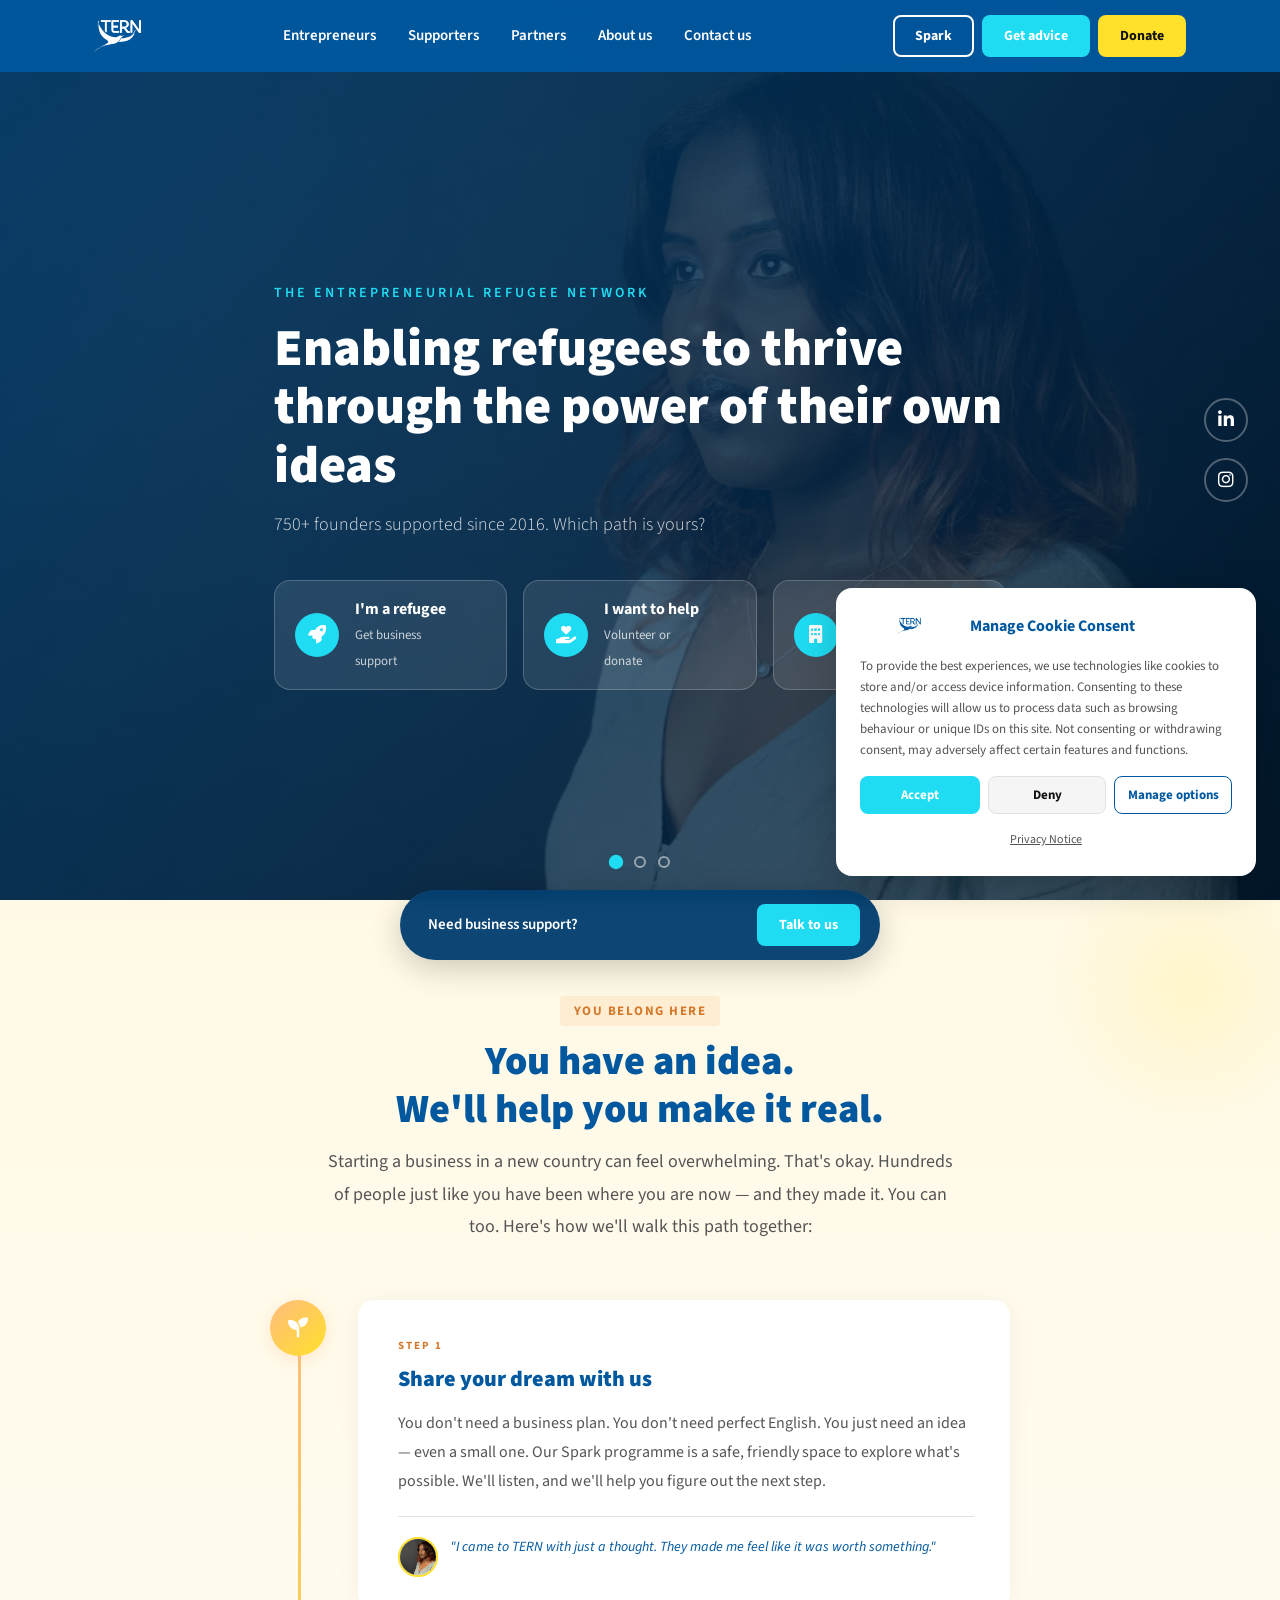
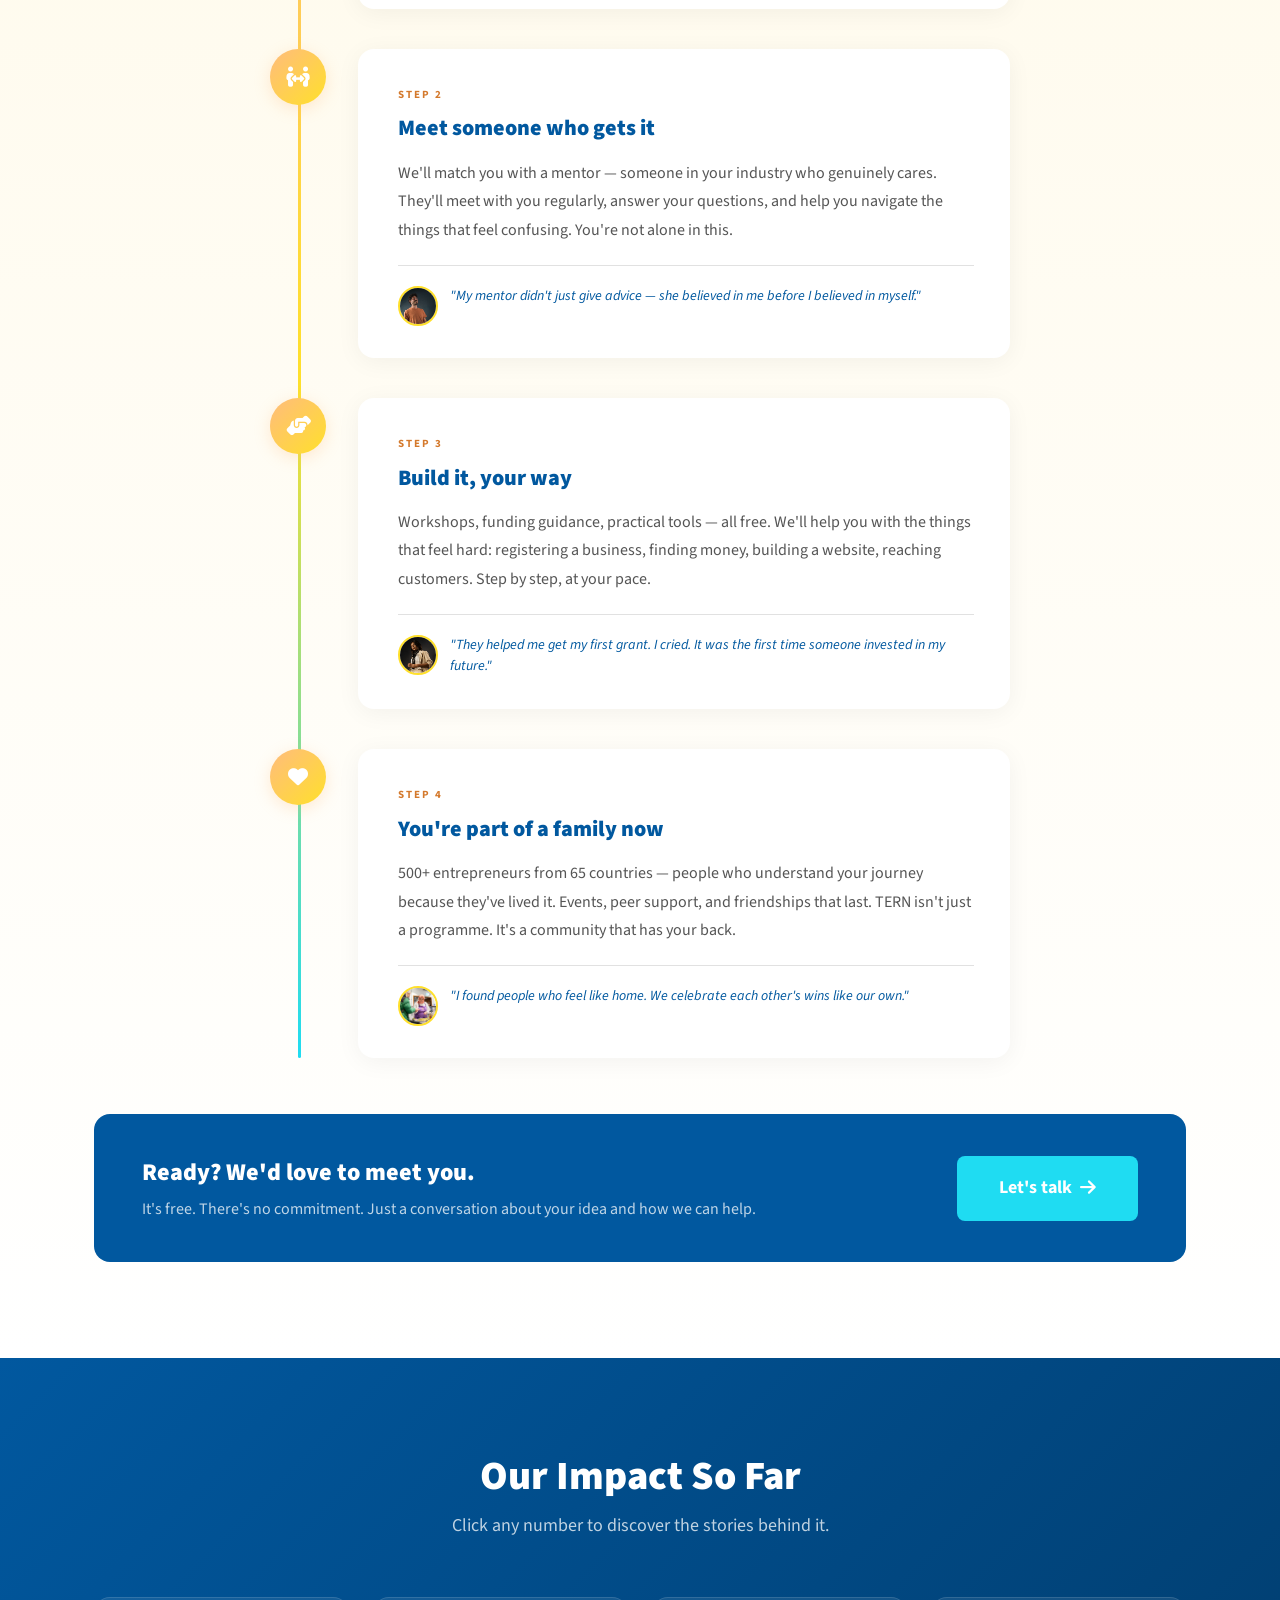
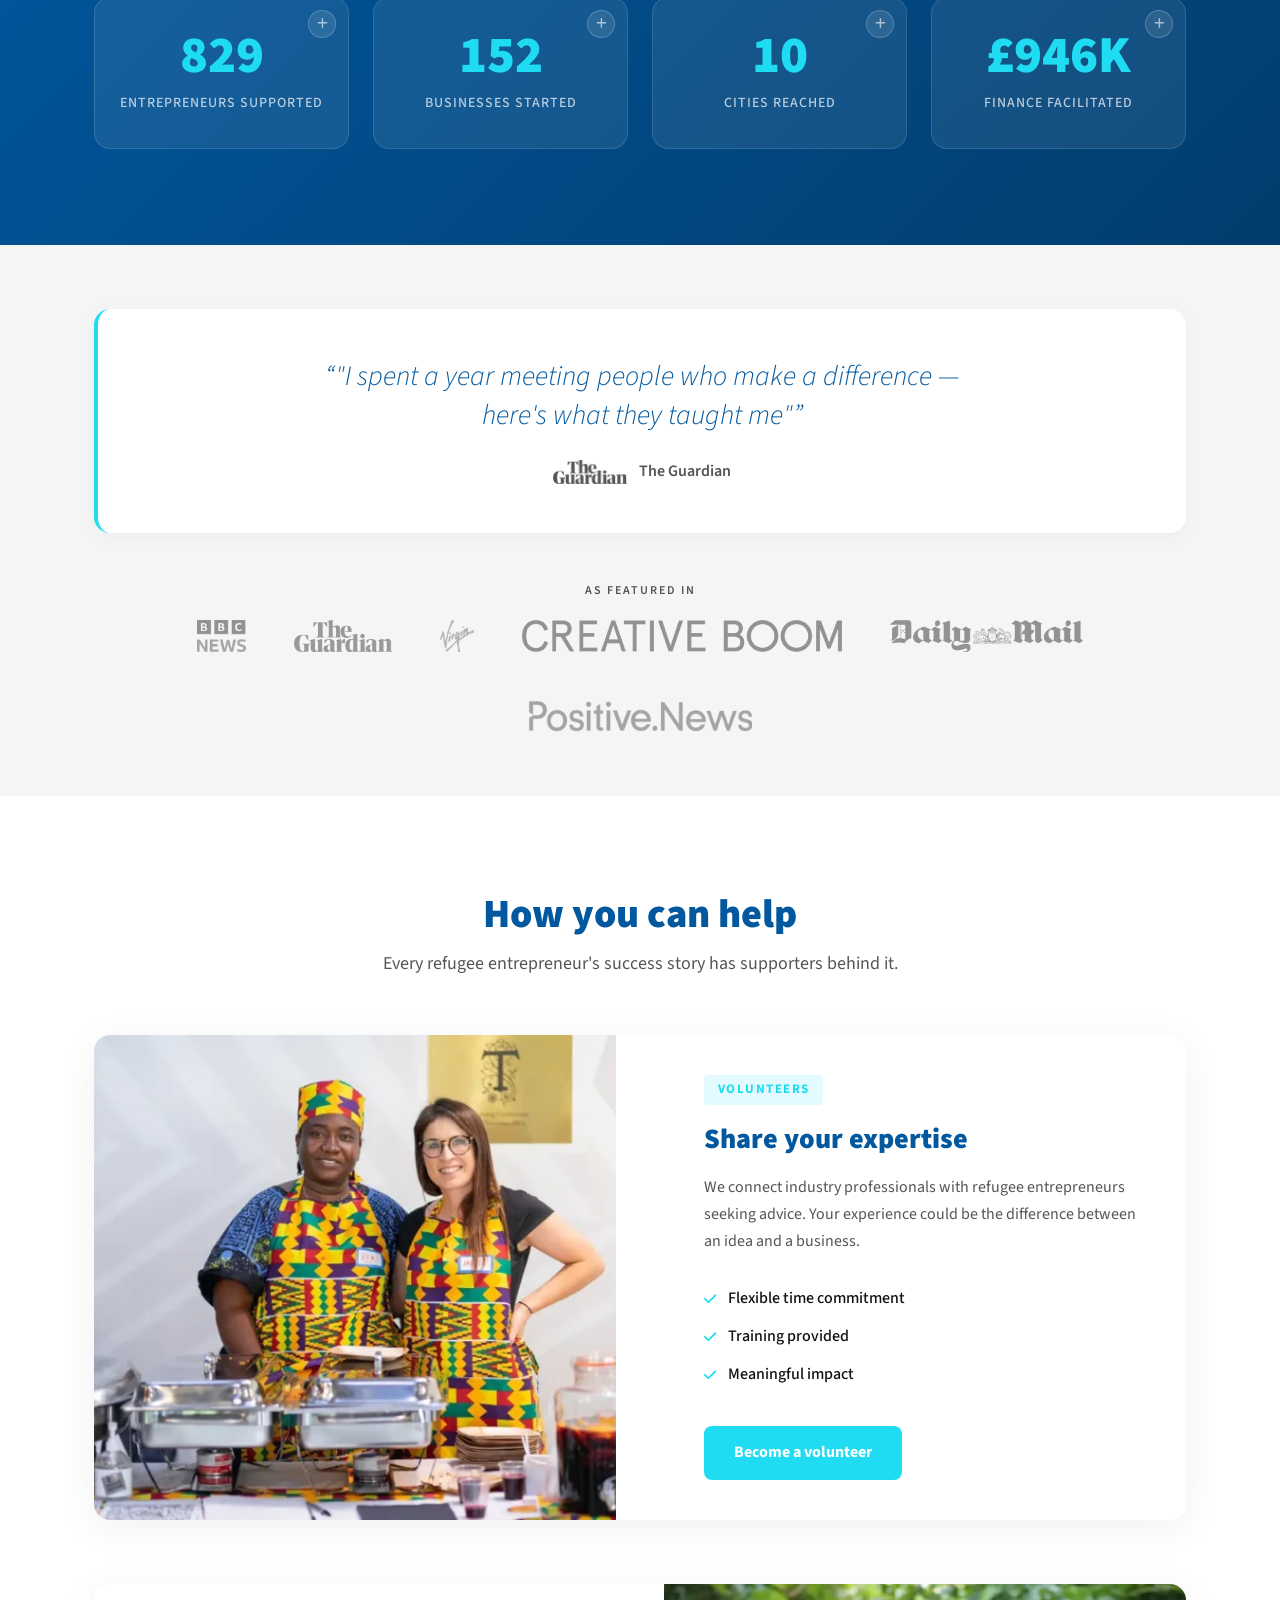
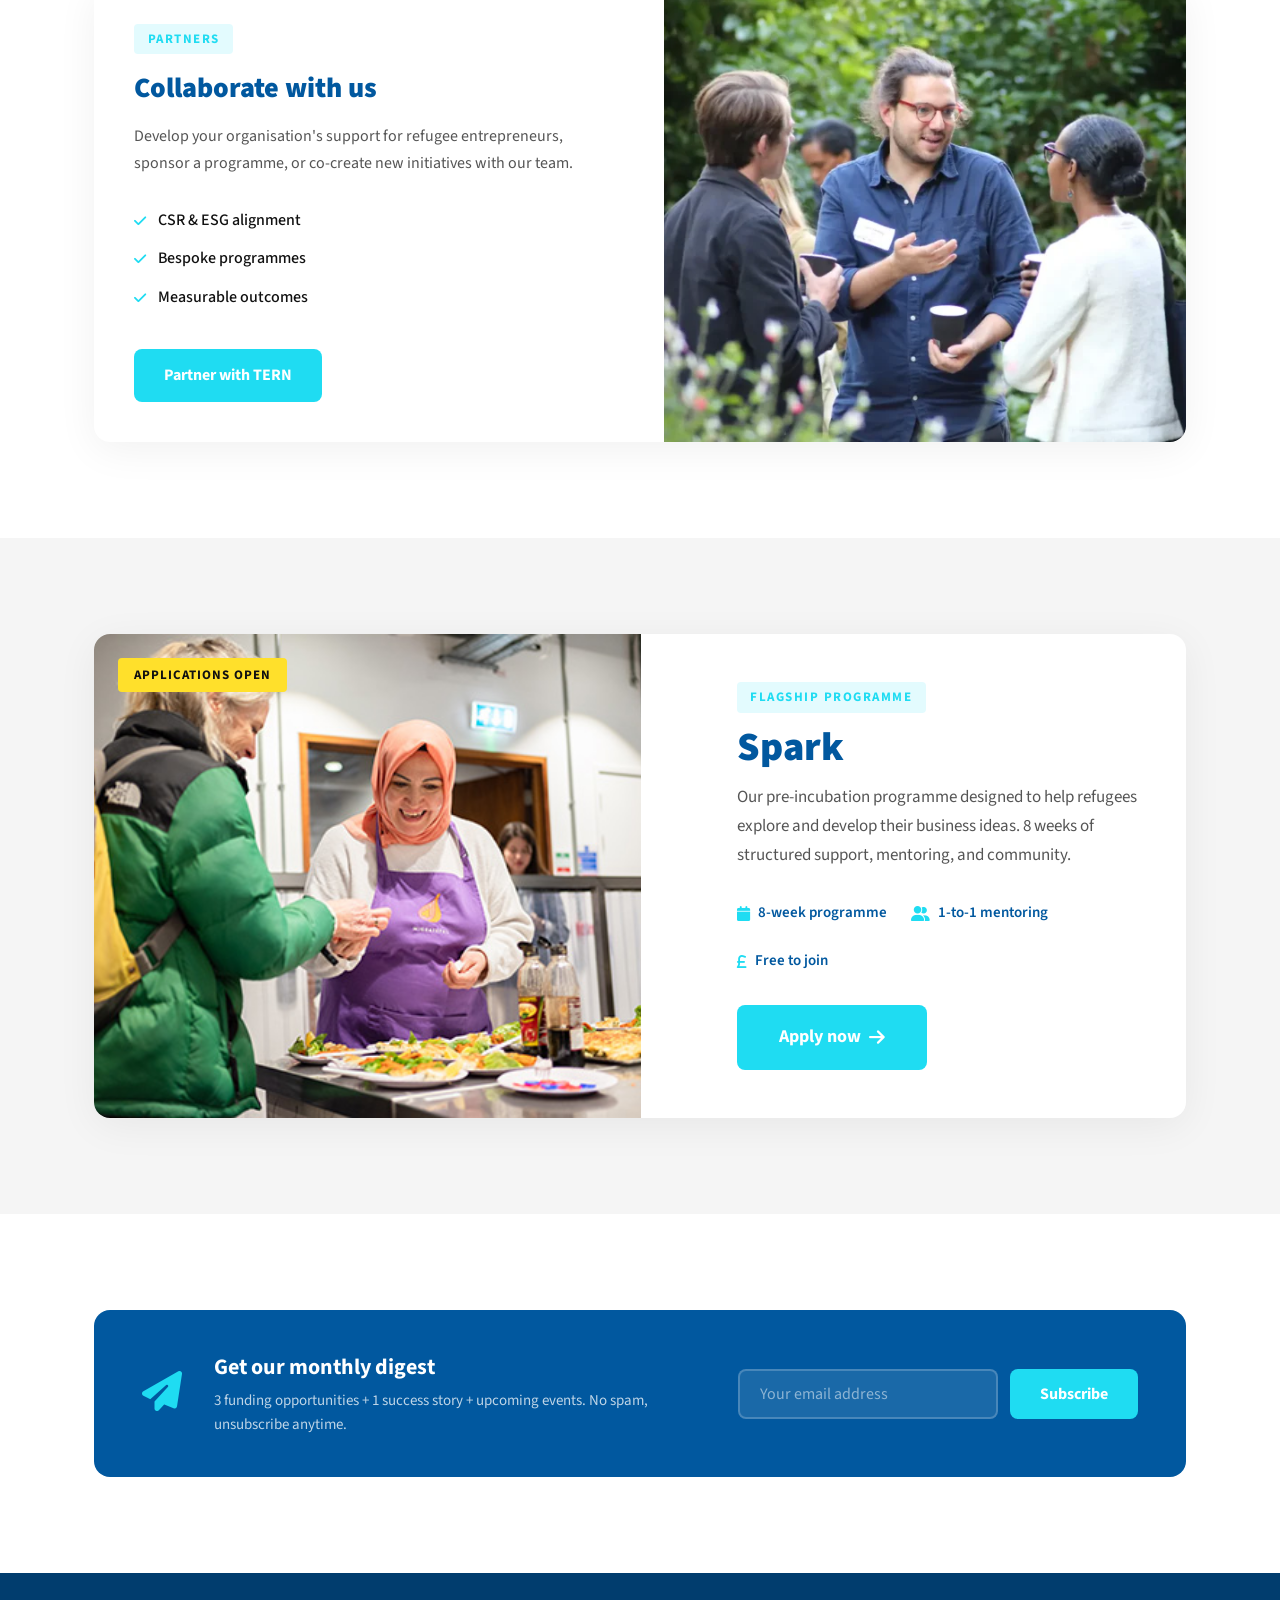
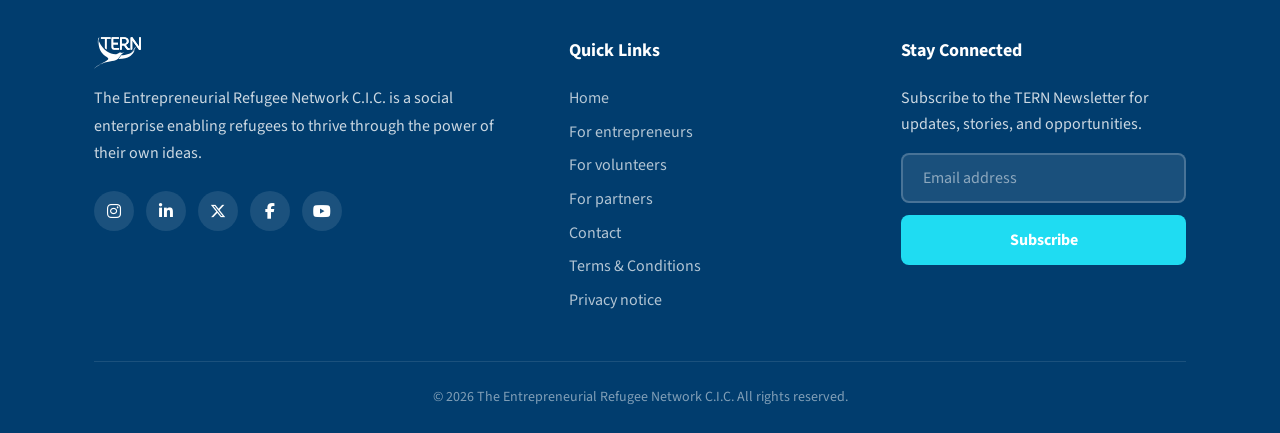
==== commit 99f0a1e6: "Redesign journey section: warm, human, refugee-friendly - Warm gradient background (soft yellow to w" ====
--- a/index.html
+++ b/index.html
@@ -126,66 +126,88 @@
     </section>
 
     <!-- ============================================
-         IDEA 2: Entrepreneur journey timeline
+         Entrepreneur journey — warm & friendly
          ============================================ -->
     <section class="journey section" id="entrepreneurs">
       <div class="container">
-        <div class="section-header reveal">
-          <span class="badge">For Entrepreneurs</span>
-          <h2 class="section__title">Your journey with TERN</h2>
-          <p class="section__desc">From first idea to thriving business &mdash; we're with you every step.</p>
-        </div>
-
-        <div class="timeline">
+        <div class="journey__intro reveal">
+          <span class="badge badge--warm">You belong here</span>
+          <h2 class="section__title">You have an idea.<br>We'll help you make it real.</h2>
+          <p class="section__desc">Starting a business in a new country can feel overwhelming. That's okay. Hundreds of people just like you have been where you are now &mdash; and they made it. You can too. Here's how we'll walk this path together:</p>
+        </div>
+
+        <div class="timeline timeline--warm">
           <div class="timeline__line"></div>
 
           <div class="timeline__step reveal" data-step="1">
-            <div class="timeline__marker">
-              <span>1</span>
-            </div>
-            <div class="timeline__card">
-              <div class="timeline__icon"><i class="fas fa-lightbulb"></i></div>
-              <h3>Explore your idea</h3>
-              <p>Join our Spark programme to test and develop your business concept in a supportive environment.</p>
+            <div class="timeline__marker timeline__marker--warm">
+              <i class="fas fa-seedling"></i>
+            </div>
+            <div class="timeline__card timeline__card--warm">
+              <span class="timeline__label">Step 1</span>
+              <h3>Share your dream with us</h3>
+              <p>You don't need a business plan. You don't need perfect English. You just need an idea &mdash; even a small one. Our Spark programme is a safe, friendly space to explore what's possible. We'll listen, and we'll help you figure out the next step.</p>
+              <div class="timeline__voice">
+                <img src="images/nejat.webp" alt="" class="timeline__avatar">
+                <em>"I came to TERN with just a thought. They made me feel like it was worth something."</em>
+              </div>
             </div>
           </div>
 
           <div class="timeline__step reveal" data-step="2">
-            <div class="timeline__marker">
-              <span>2</span>
-            </div>
-            <div class="timeline__card">
-              <div class="timeline__icon"><i class="fas fa-users"></i></div>
-              <h3>Get mentored</h3>
-              <p>Connect one-to-one with industry professionals who guide you through challenges and opportunities.</p>
+            <div class="timeline__marker timeline__marker--warm">
+              <i class="fas fa-people-arrows"></i>
+            </div>
+            <div class="timeline__card timeline__card--warm">
+              <span class="timeline__label">Step 2</span>
+              <h3>Meet someone who gets it</h3>
+              <p>We'll match you with a mentor &mdash; someone in your industry who genuinely cares. They'll meet with you regularly, answer your questions, and help you navigate the things that feel confusing. You're not alone in this.</p>
+              <div class="timeline__voice">
+                <img src="images/amr.webp" alt="" class="timeline__avatar">
+                <em>"My mentor didn't just give advice &mdash; she believed in me before I believed in myself."</em>
+              </div>
             </div>
           </div>
 
           <div class="timeline__step reveal" data-step="3">
-            <div class="timeline__marker">
-              <span>3</span>
-            </div>
-            <div class="timeline__card">
-              <div class="timeline__icon"><i class="fas fa-chart-line"></i></div>
-              <h3>Build &amp; launch</h3>
-              <p>Access workshops, funding opportunities, and practical tools to turn your plan into reality.</p>
+            <div class="timeline__marker timeline__marker--warm">
+              <i class="fas fa-hands-helping"></i>
+            </div>
+            <div class="timeline__card timeline__card--warm">
+              <span class="timeline__label">Step 3</span>
+              <h3>Build it, your way</h3>
+              <p>Workshops, funding guidance, practical tools &mdash; all free. We'll help you with the things that feel hard: registering a business, finding money, building a website, reaching customers. Step by step, at your pace.</p>
+              <div class="timeline__voice">
+                <img src="images/maria.webp" alt="" class="timeline__avatar">
+                <em>"They helped me get my first grant. I cried. It was the first time someone invested in my future."</em>
+              </div>
             </div>
           </div>
 
           <div class="timeline__step reveal" data-step="4">
-            <div class="timeline__marker">
-              <span>4</span>
-            </div>
-            <div class="timeline__card">
-              <div class="timeline__icon"><i class="fas fa-trophy"></i></div>
-              <h3>Grow &amp; thrive</h3>
-              <p>Join our community of 500+ entrepreneurs. Get ongoing support, events, and peer connections.</p>
-            </div>
-          </div>
-        </div>
-
-        <div class="text-center reveal" style="margin-top: 3rem;">
-          <a href="#spark" class="btn btn--accent btn--large">Start your journey <i class="fas fa-arrow-right"></i></a>
+            <div class="timeline__marker timeline__marker--warm">
+              <i class="fas fa-heart"></i>
+            </div>
+            <div class="timeline__card timeline__card--warm">
+              <span class="timeline__label">Step 4</span>
+              <h3>You're part of a family now</h3>
+              <p>500+ entrepreneurs from 65 countries &mdash; people who understand your journey because they've lived it. Events, peer support, and friendships that last. TERN isn't just a programme. It's a community that has your back.</p>
+              <div class="timeline__voice">
+                <img src="images/food-power.jpg" alt="" class="timeline__avatar">
+                <em>"I found people who feel like home. We celebrate each other's wins like our own."</em>
+              </div>
+            </div>
+          </div>
+        </div>
+
+        <div class="journey__cta reveal">
+          <div class="journey__cta-inner">
+            <div class="journey__cta-text">
+              <h3>Ready? We'd love to meet you.</h3>
+              <p>It's free. There's no commitment. Just a conversation about your idea and how we can help.</p>
+            </div>
+            <a href="contact.html" class="btn btn--accent btn--large">Let's talk <i class="fas fa-arrow-right"></i></a>
+          </div>
         </div>
       </div>
     </section>
--- a/css/style.css
+++ b/css/style.css
@@ -188,33 +188,104 @@
 @keyframes scrollPulse { 0%, 100% { opacity: 0.3; } 50% { opacity: 1; } }
 
 /* ============================
-   JOURNEY TIMELINE
-   ============================ */
-.journey { background: var(--light-bg); }
-
-.timeline { position: relative; max-width: 700px; margin: 0 auto; }
-.timeline__line {
+   JOURNEY TIMELINE — warm & friendly
+   ============================ */
+.journey {
+  background: linear-gradient(180deg, #FFF9E6 0%, var(--white) 100%);
+  position: relative;
+  overflow: hidden;
+}
+.journey::before {
+  content: ''; position: absolute; top: -60px; right: -60px; width: 300px; height: 300px;
+  background: radial-gradient(circle, rgba(255,224,43,0.15) 0%, transparent 70%);
+  border-radius: 50%; pointer-events: none;
+}
+
+.journey__intro { text-align: center; max-width: 640px; margin: 0 auto 3.5rem; }
+.journey__intro .section__title { color: var(--primary); line-height: 1.2; }
+.journey__intro .section__desc { font-size: 1.125rem; line-height: 1.8; color: var(--text-light); }
+
+.badge--warm {
+  background: rgba(255, 188, 125, 0.2); color: #D4792C;
+}
+
+.timeline--warm { position: relative; max-width: 740px; margin: 0 auto; }
+.timeline--warm .timeline__line {
   position: absolute; left: 28px; top: 0; bottom: 0; width: 3px;
-  background: linear-gradient(to bottom, var(--accent), var(--primary));
+  background: linear-gradient(to bottom, #FFBC7D, var(--secondary), var(--accent));
   border-radius: 3px;
 }
-.timeline__step { display: flex; gap: 2rem; margin-bottom: 2rem; position: relative; }
+
+.timeline__step { display: flex; gap: 2rem; margin-bottom: 2.5rem; position: relative; }
 .timeline__step:last-child { margin-bottom: 0; }
-.timeline__marker {
-  width: 56px; height: 56px; border-radius: 50%; background: var(--white);
-  border: 3px solid var(--accent); display: flex; align-items: center; justify-content: center;
-  font-weight: 900; font-size: 1.25rem; color: var(--primary); flex-shrink: 0;
+
+.timeline__marker--warm {
+  width: 56px; height: 56px; border-radius: 50%;
+  background: linear-gradient(135deg, #FFBC7D, var(--secondary));
+  display: flex; align-items: center; justify-content: center;
+  font-size: 1.25rem; color: var(--white); flex-shrink: 0;
   z-index: 1; transition: all var(--transition);
-}
-.timeline__step:hover .timeline__marker { background: var(--accent); color: var(--white); transform: scale(1.1); }
-.timeline__card {
-  background: var(--white); border-radius: var(--radius-lg); padding: 1.75rem 2rem;
-  box-shadow: 0 4px 20px rgba(0,0,0,0.06); flex: 1; transition: all var(--transition);
-}
-.timeline__step:hover .timeline__card { transform: translateX(6px); box-shadow: 0 8px 32px rgba(0,0,0,0.1); }
-.timeline__icon { font-size: 1.5rem; color: var(--accent); margin-bottom: 0.75rem; }
-.timeline__card h3 { font-size: 1.25rem; font-weight: 700; color: var(--primary); margin-bottom: 0.5rem; }
-.timeline__card p { color: var(--text-light); line-height: 1.6; font-size: 0.9375rem; }
+  box-shadow: 0 4px 16px rgba(255, 188, 125, 0.3);
+}
+.timeline__step:hover .timeline__marker--warm {
+  transform: scale(1.15); box-shadow: 0 6px 24px rgba(255, 188, 125, 0.5);
+}
+
+.timeline__card--warm {
+  background: var(--white); border-radius: var(--radius-lg); padding: 2rem 2.25rem;
+  box-shadow: 0 4px 24px rgba(0,0,0,0.05); flex: 1; transition: all var(--transition);
+  border-left: 4px solid transparent;
+}
+.timeline__step:hover .timeline__card--warm {
+  transform: translateX(6px); box-shadow: 0 8px 36px rgba(0,0,0,0.08);
+  border-left-color: var(--secondary);
+}
+
+.timeline__label {
+  display: inline-block; font-size: 0.6875rem; font-weight: 700; text-transform: uppercase;
+  letter-spacing: 2px; color: #D4792C; margin-bottom: 0.5rem;
+}
+.timeline__card--warm h3 {
+  font-size: 1.375rem; font-weight: 900; color: var(--primary); margin-bottom: 0.75rem;
+}
+.timeline__card--warm p {
+  color: var(--text-light); line-height: 1.8; font-size: 1rem; margin-bottom: 0;
+}
+
+/* Entrepreneur voice quotes */
+.timeline__voice {
+  display: flex; align-items: flex-start; gap: 0.75rem;
+  margin-top: 1.25rem; padding-top: 1.25rem;
+  border-top: 1px solid var(--divider);
+}
+.timeline__avatar {
+  width: 40px; height: 40px; border-radius: 50%; object-fit: cover;
+  flex-shrink: 0; border: 2px solid var(--secondary);
+}
+.timeline__voice em {
+  font-size: 0.875rem; color: var(--primary); line-height: 1.5;
+  font-style: italic; display: block;
+}
+
+/* Journey CTA */
+.journey__cta { margin-top: 3.5rem; }
+.journey__cta-inner {
+  display: flex; align-items: center; justify-content: space-between; gap: 2rem;
+  background: var(--primary); border-radius: var(--radius-lg); padding: 2.5rem 3rem;
+  color: var(--white);
+}
+.journey__cta-text h3 { font-size: 1.5rem; font-weight: 900; margin-bottom: 0.25rem; color: var(--white); }
+.journey__cta-text p { color: rgba(255,255,255,0.75); font-size: 1rem; }
+
+/* Responsive timeline */
+@media (max-width: 767px) {
+  .timeline--warm .timeline__line { left: 16px; }
+  .timeline__step { gap: 1.25rem; }
+  .timeline__marker--warm { width: 36px; height: 36px; font-size: 0.875rem; }
+  .timeline__card--warm { padding: 1.5rem; }
+  .timeline__card--warm h3 { font-size: 1.125rem; }
+  .journey__cta-inner { flex-direction: column; text-align: center; padding: 2rem 1.5rem; }
+}
 
 /* ============================
    IMPACT — expandable stat cards
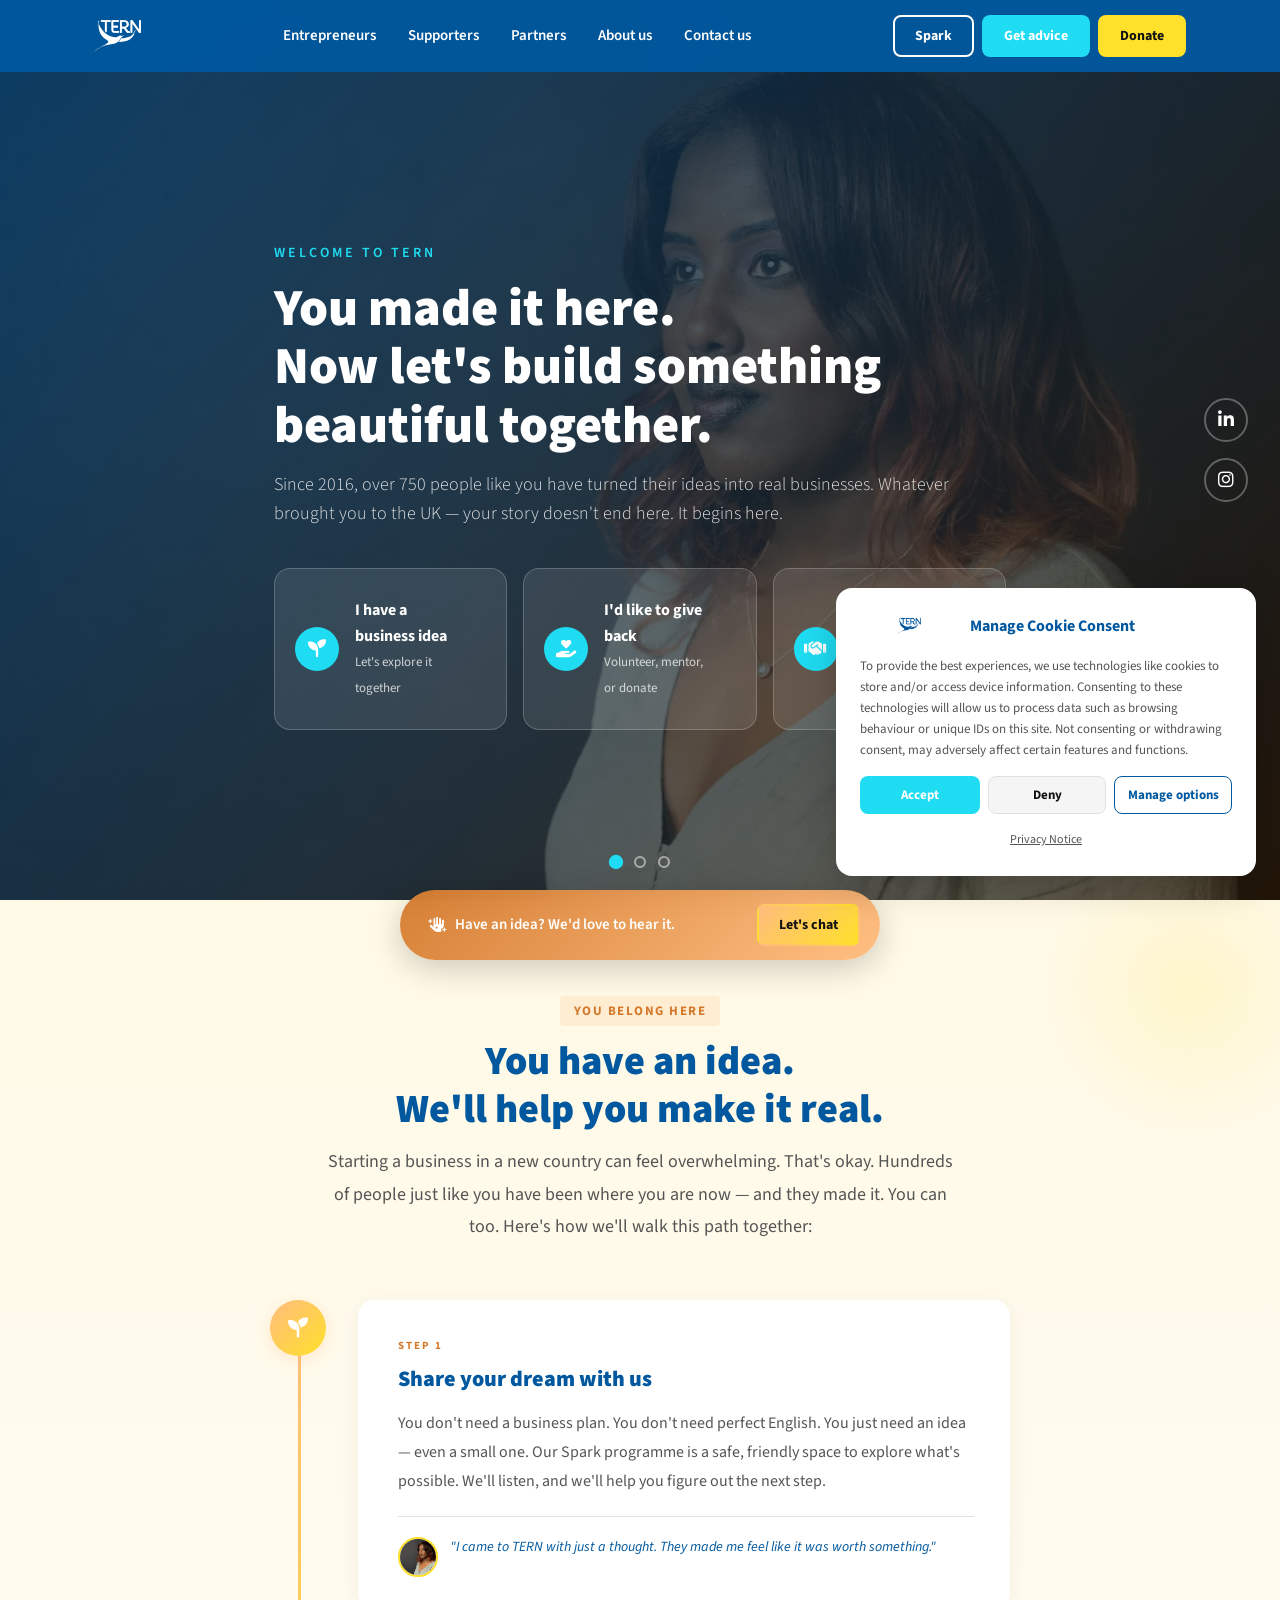
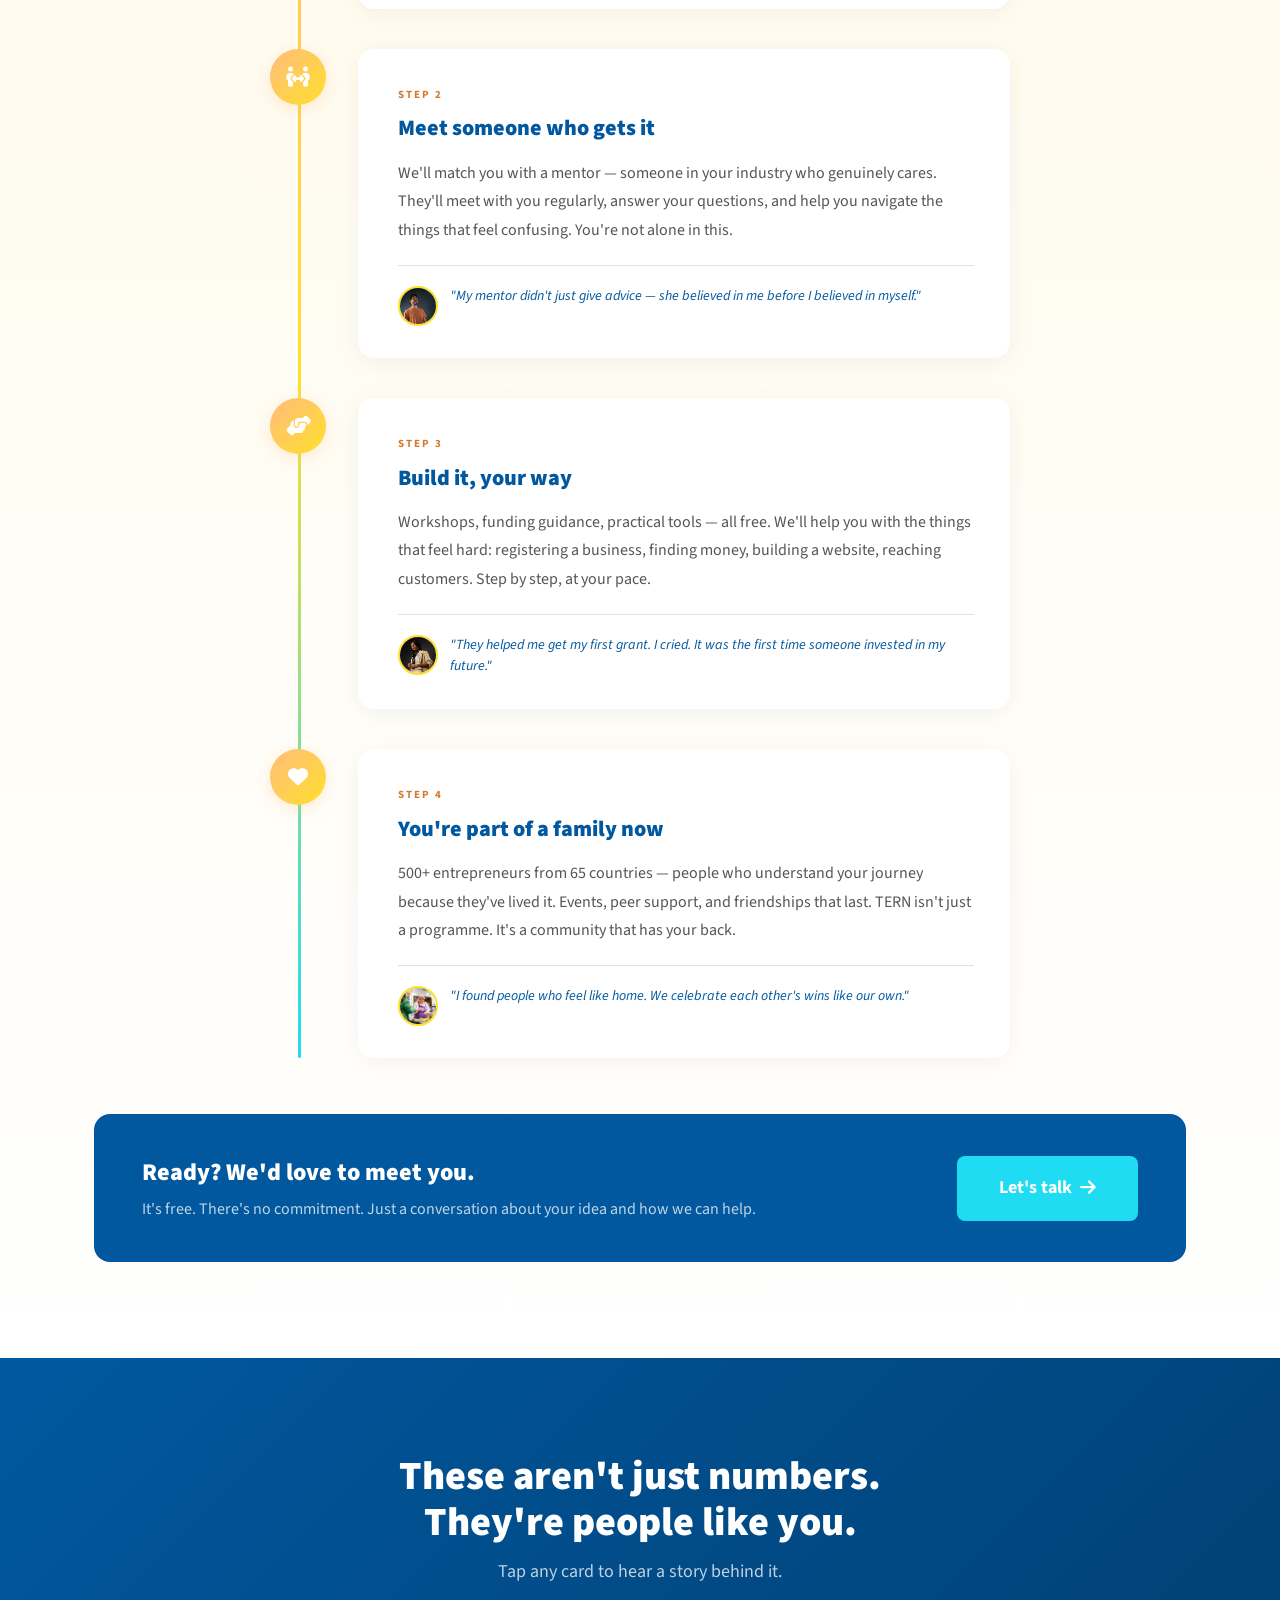
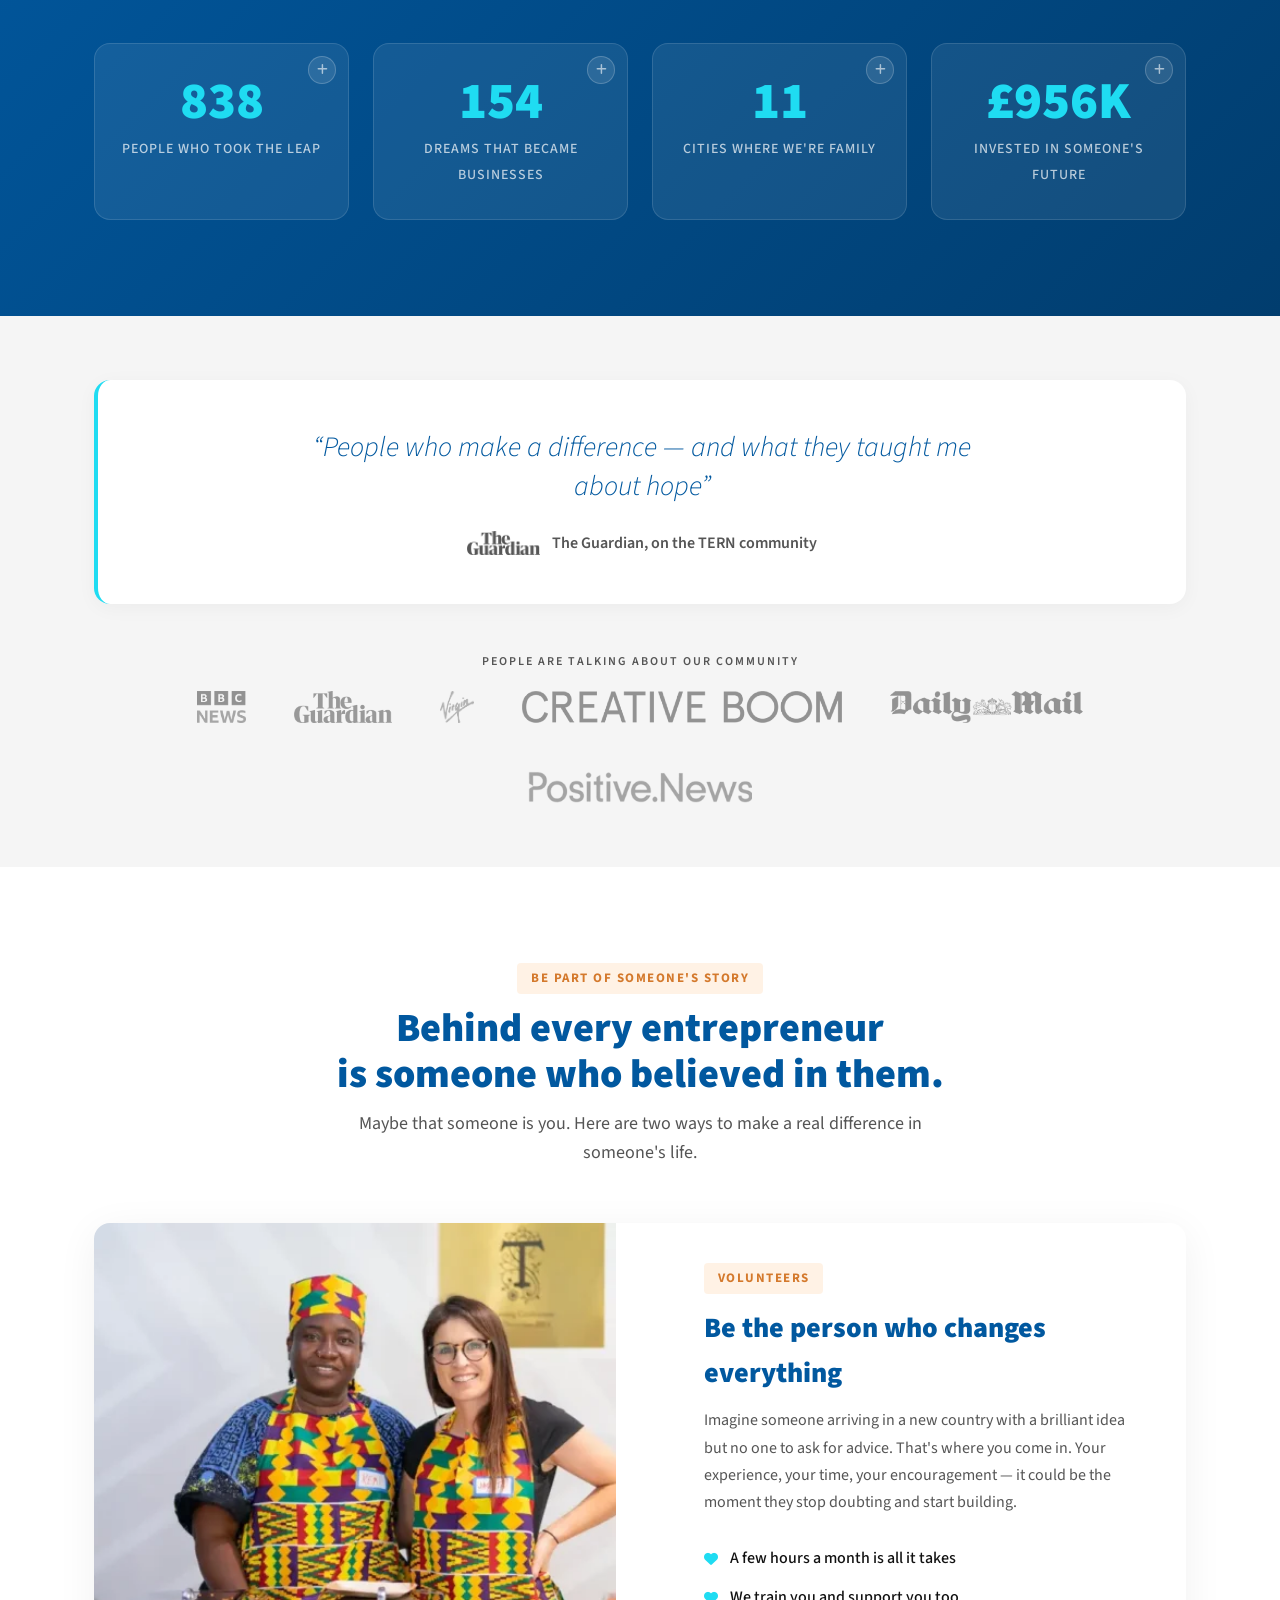
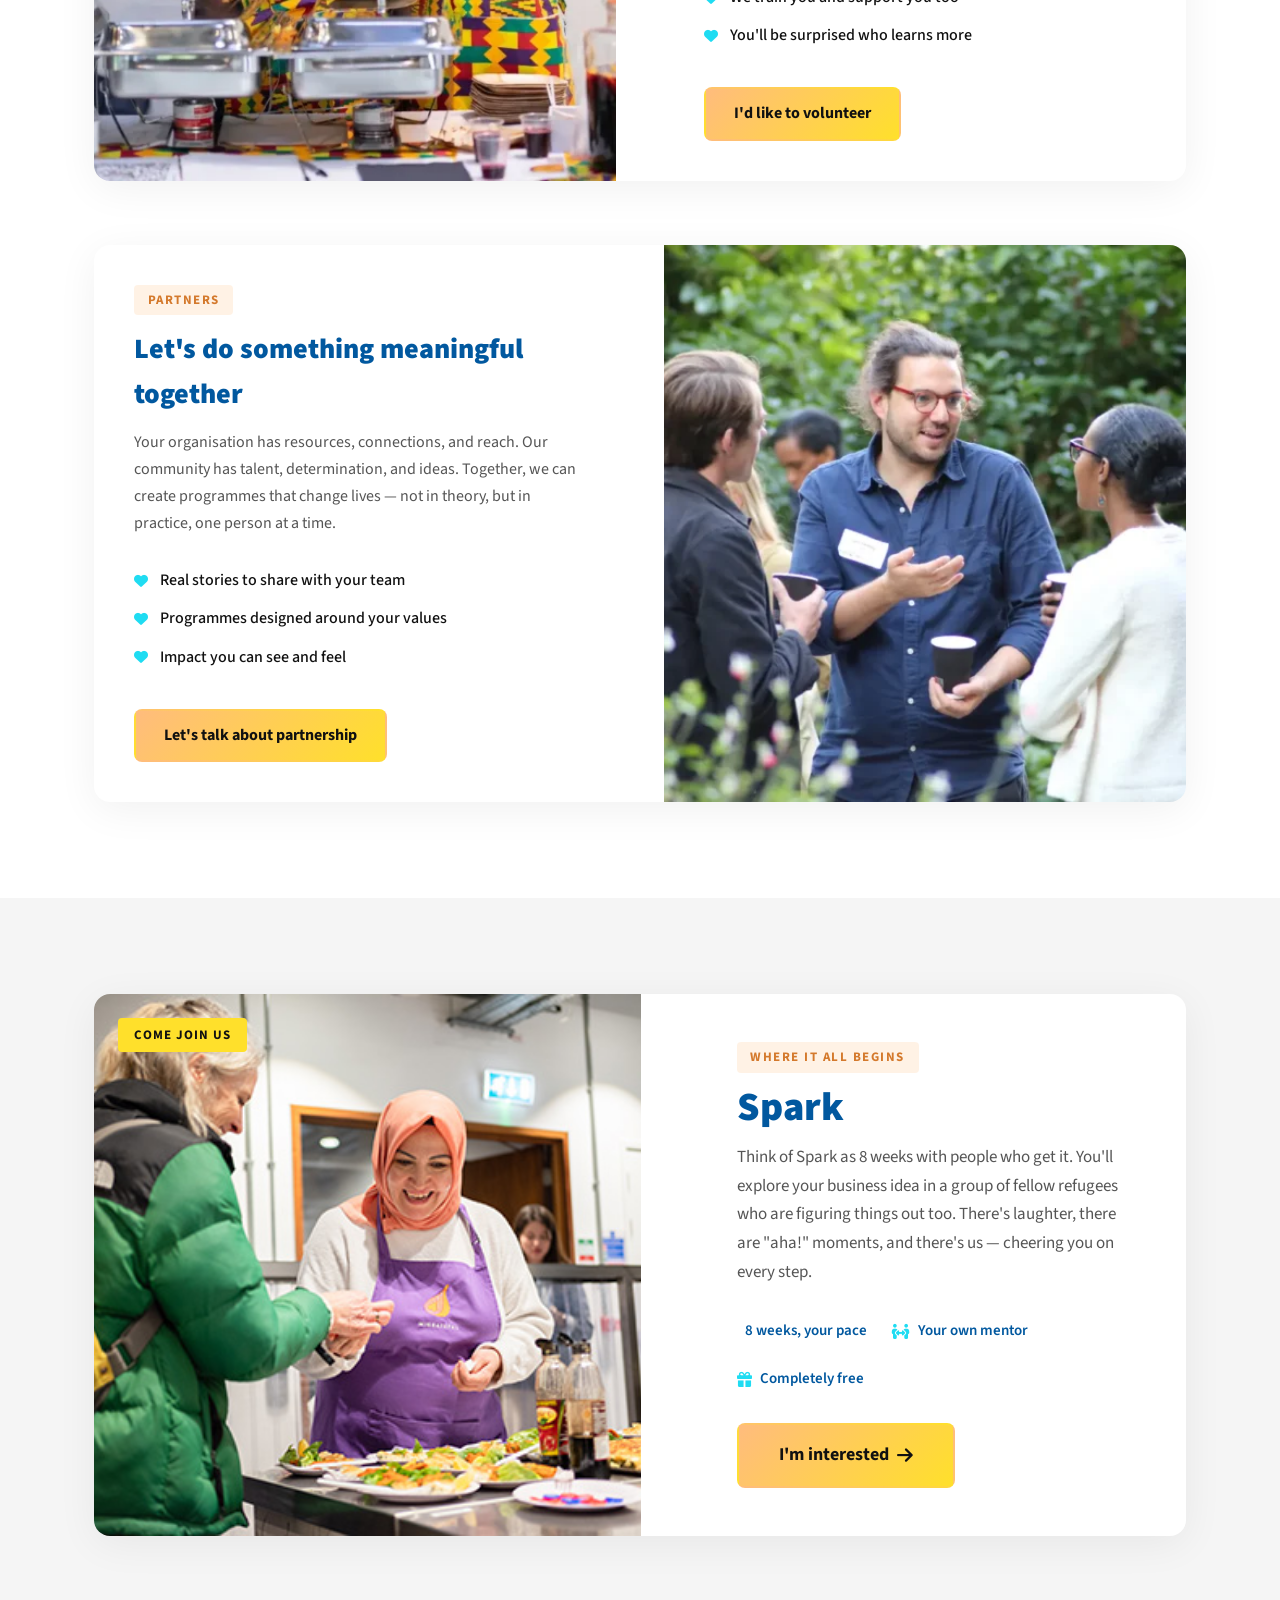
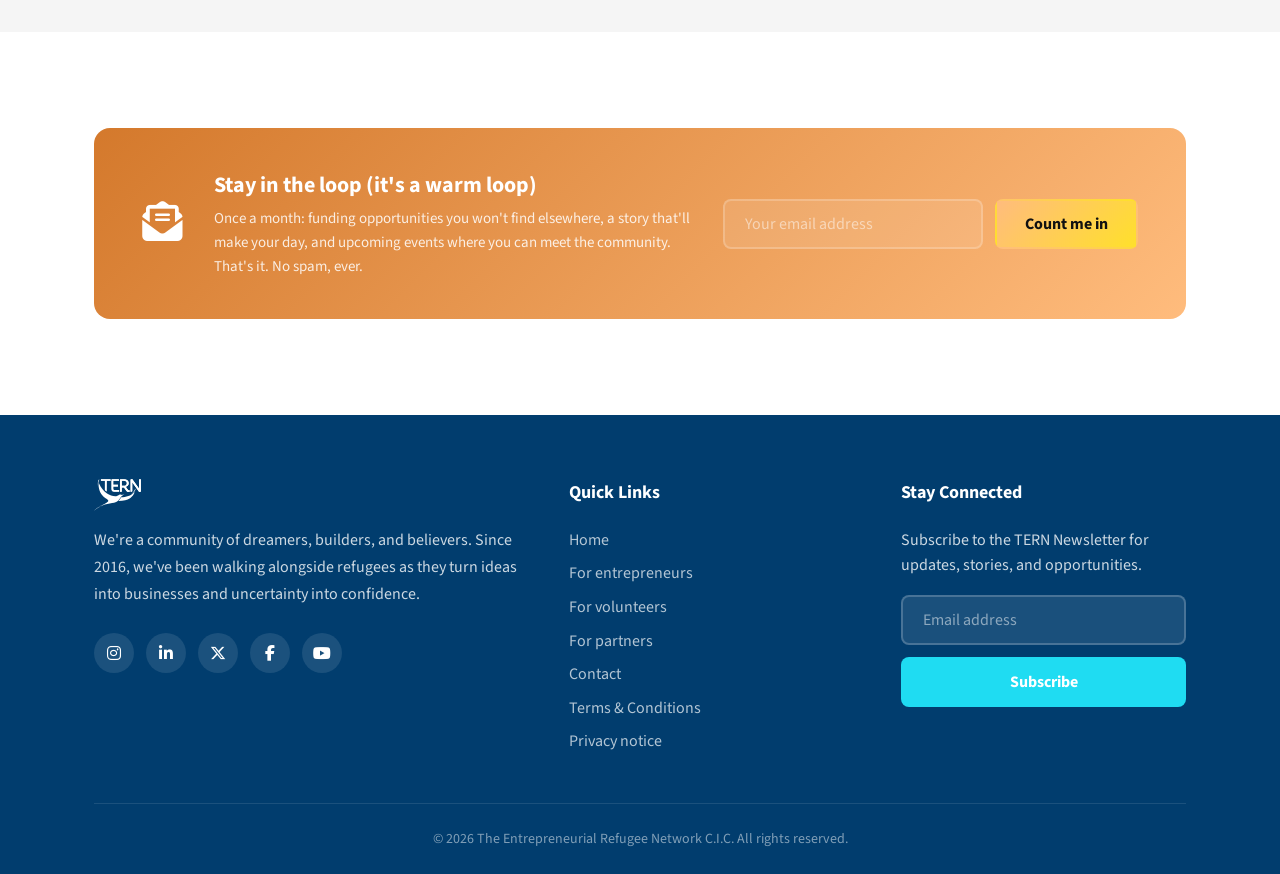
==== commit fb04cf24: "Apply warm, human tone across entire website Hero: - "You made it here. Now let's build something be" ====
--- a/index.html
+++ b/index.html
@@ -77,33 +77,33 @@
       <div class="hero__overlay"></div>
 
       <div class="hero__content container">
-        <p class="hero__eyebrow fade-up">The Entrepreneurial Refugee Network</p>
-        <h1 class="hero__title fade-up delay-1">Enabling refugees to thrive through the power of their own ideas</h1>
-        <p class="hero__text fade-up delay-2">750+ founders supported since 2016. Which path is yours?</p>
+        <p class="hero__eyebrow fade-up">Welcome to TERN</p>
+        <h1 class="hero__title fade-up delay-1">You made it here.<br>Now let's build something beautiful together.</h1>
+        <p class="hero__text fade-up delay-2">Since 2016, over 750 people like you have turned their ideas into real businesses. Whatever brought you to the UK &mdash; your story doesn't end here. It begins here.</p>
 
         <!-- Audience path selector -->
         <div class="hero__paths fade-up delay-2">
           <a href="#entrepreneurs" class="hero-path">
-            <div class="hero-path__icon"><i class="fas fa-rocket"></i></div>
+            <div class="hero-path__icon"><i class="fas fa-seedling"></i></div>
             <div class="hero-path__content">
-              <strong>I'm a refugee</strong>
-              <span>Get business support</span>
+              <strong>I have a business idea</strong>
+              <span>Let's explore it together</span>
             </div>
             <i class="fas fa-arrow-right hero-path__arrow"></i>
           </a>
           <a href="#supporters" class="hero-path">
             <div class="hero-path__icon"><i class="fas fa-hand-holding-heart"></i></div>
             <div class="hero-path__content">
-              <strong>I want to help</strong>
-              <span>Volunteer or donate</span>
+              <strong>I'd like to give back</strong>
+              <span>Volunteer, mentor, or donate</span>
             </div>
             <i class="fas fa-arrow-right hero-path__arrow"></i>
           </a>
           <a href="#partners" class="hero-path">
-            <div class="hero-path__icon"><i class="fas fa-building"></i></div>
+            <div class="hero-path__icon"><i class="fas fa-handshake"></i></div>
             <div class="hero-path__content">
-              <strong>I'm an organisation</strong>
-              <span>Partner with us</span>
+              <strong>My organisation can help</strong>
+              <span>Let's create change together</span>
             </div>
             <i class="fas fa-arrow-right hero-path__arrow"></i>
           </a>
@@ -213,48 +213,48 @@
     </section>
 
     <!-- ============================================
-         IDEA 3: Impact with expandable stories
+         Impact — warm, story-driven
          ============================================ -->
     <section class="impact section" id="impact">
       <div class="container">
         <div class="section-header reveal">
-          <h2 class="section__title section__title--light">Our Impact So Far</h2>
-          <p class="section__desc section__desc--light">Click any number to discover the stories behind it.</p>
+          <h2 class="section__title section__title--light">These aren't just numbers.<br>They're people like you.</h2>
+          <p class="section__desc section__desc--light">Tap any card to hear a story behind it.</p>
         </div>
 
         <div class="stats-grid">
           <div class="stat-card reveal" data-story="entrepreneurs">
             <span class="stat-card__number" data-target="872">0</span>
-            <span class="stat-card__label">Entrepreneurs supported</span>
+            <span class="stat-card__label">People who took the leap</span>
             <div class="stat-card__story">
-              <p>"TERN gave me the confidence to believe my idea could work. Now I employ three people." &mdash; Nejat, founder</p>
+              <p>"I was scared to even try. TERN helped me see that my experience &mdash; all of it &mdash; is my superpower." &mdash; Nejat</p>
             </div>
             <button class="stat-card__toggle" aria-label="Show story"><i class="fas fa-plus"></i></button>
           </div>
 
           <div class="stat-card reveal" data-story="businesses">
             <span class="stat-card__number" data-target="160">0</span>
-            <span class="stat-card__label">Businesses started</span>
+            <span class="stat-card__label">Dreams that became businesses</span>
             <div class="stat-card__story">
-              <p>From catering to tech, fashion to consultancy &mdash; our founders build businesses across every sector.</p>
+              <p>Catering, fashion, tech, coaching &mdash; every business started with someone just like you saying "what if?"</p>
             </div>
             <button class="stat-card__toggle" aria-label="Show story"><i class="fas fa-plus"></i></button>
           </div>
 
           <div class="stat-card reveal" data-story="cities">
             <span class="stat-card__number" data-target="11">0</span>
-            <span class="stat-card__label">Cities reached</span>
+            <span class="stat-card__label">Cities where we're family</span>
             <div class="stat-card__story">
-              <p>London, Manchester, Birmingham, Bristol, Leeds, and growing &mdash; bringing support closer to refugees across the UK.</p>
+              <p>London, Manchester, Birmingham, Bristol, Leeds and more. Wherever you are in the UK, we're working to be near you.</p>
             </div>
             <button class="stat-card__toggle" aria-label="Show story"><i class="fas fa-plus"></i></button>
           </div>
 
           <div class="stat-card reveal" data-story="finance">
             <span class="stat-card__number" data-prefix="&pound;" data-target="995" data-suffix="K">0</span>
-            <span class="stat-card__label">Finance facilitated</span>
+            <span class="stat-card__label">Invested in someone's future</span>
             <div class="stat-card__story">
-              <p>Grants, loans, and investment &mdash; connecting entrepreneurs with the capital they need to start and scale.</p>
+              <p>Grants and funding that said to someone: "We believe in you." That's what this money means.</p>
             </div>
             <button class="stat-card__toggle" aria-label="Show story"><i class="fas fa-plus"></i></button>
           </div>
@@ -263,21 +263,21 @@
     </section>
 
     <!-- ============================================
-         IDEA 4: Social proof with real quotes
+         Press — the world is watching
          ============================================ -->
     <section class="press section--compact">
       <div class="container">
         <div class="press__featured reveal">
           <blockquote class="press__quote">
-            <p>"I spent a year meeting people who make a difference &mdash; here's what they taught me"</p>
+            <p>People who make a difference &mdash; and what they taught me about hope</p>
             <cite>
               <img src="images/guardian.webp" alt="The Guardian" class="press__cite-logo">
-              <span>The Guardian</span>
+              <span>The Guardian, on the TERN community</span>
             </cite>
           </blockquote>
         </div>
         <div class="press__logos reveal">
-          <span class="press__label">As featured in</span>
+          <span class="press__label">People are talking about our community</span>
           <div class="press__logo-row">
             <a href="https://www.bbc.co.uk/news/articles/cn00ee6d64no" target="_blank" rel="noopener"><img src="images/bbc.webp" alt="BBC News"></a>
             <a href="https://www.theguardian.com/lifeandstyle/2022/oct/03/i-spent-a-year-meeting-people-who-make-a-difference-heres-what-they-taught-me" target="_blank" rel="noopener"><img src="images/guardian.webp" alt="The Guardian"></a>
@@ -291,47 +291,48 @@
     </section>
 
     <!-- ============================================
-         Get Involved (Supporters & Partners)
+         Get Involved — warm, human
          ============================================ -->
     <section class="involved section" id="supporters">
       <div class="container">
         <div class="section-header reveal">
-          <h2 class="section__title">How you can help</h2>
-          <p class="section__desc">Every refugee entrepreneur's success story has supporters behind it.</p>
+          <span class="badge badge--warm">Be part of someone's story</span>
+          <h2 class="section__title">Behind every entrepreneur<br>is someone who believed in them.</h2>
+          <p class="section__desc">Maybe that someone is you. Here are two ways to make a real difference in someone's life.</p>
         </div>
 
         <div class="involve-grid">
           <article class="involve-card reveal" id="partners">
             <div class="involve-card__image">
-              <img src="images/volunteer.webp" alt="Volunteers mentoring entrepreneurs" loading="lazy">
+              <img src="images/volunteer.webp" alt="A volunteer and entrepreneur laughing together over coffee" loading="lazy">
             </div>
             <div class="involve-card__content">
-              <span class="badge">Volunteers</span>
-              <h3>Share your expertise</h3>
-              <p>We connect industry professionals with refugee entrepreneurs seeking advice. Your experience could be the difference between an idea and a business.</p>
+              <span class="badge badge--warm">Volunteers</span>
+              <h3>Be the person who changes everything</h3>
+              <p>Imagine someone arriving in a new country with a brilliant idea but no one to ask for advice. That's where you come in. Your experience, your time, your encouragement &mdash; it could be the moment they stop doubting and start building.</p>
               <ul class="involve-card__perks">
-                <li><i class="fas fa-check"></i> Flexible time commitment</li>
-                <li><i class="fas fa-check"></i> Training provided</li>
-                <li><i class="fas fa-check"></i> Meaningful impact</li>
+                <li><i class="fas fa-heart"></i> A few hours a month is all it takes</li>
+                <li><i class="fas fa-heart"></i> We train you and support you too</li>
+                <li><i class="fas fa-heart"></i> You'll be surprised who learns more</li>
               </ul>
-              <a href="contact.html" class="btn btn--accent">Become a volunteer</a>
+              <a href="contact.html" class="btn btn--warm">I'd like to volunteer</a>
             </div>
           </article>
 
           <article class="involve-card involve-card--reverse reveal">
             <div class="involve-card__image">
-              <img src="images/partner.webp" alt="TERN partner organisations" loading="lazy">
+              <img src="images/partner.webp" alt="Partner organisations working with TERN entrepreneurs" loading="lazy">
             </div>
             <div class="involve-card__content">
-              <span class="badge">Partners</span>
-              <h3>Collaborate with us</h3>
-              <p>Develop your organisation's support for refugee entrepreneurs, sponsor a programme, or co-create new initiatives with our team.</p>
+              <span class="badge badge--warm">Partners</span>
+              <h3>Let's do something meaningful together</h3>
+              <p>Your organisation has resources, connections, and reach. Our community has talent, determination, and ideas. Together, we can create programmes that change lives &mdash; not in theory, but in practice, one person at a time.</p>
               <ul class="involve-card__perks">
-                <li><i class="fas fa-check"></i> CSR &amp; ESG alignment</li>
-                <li><i class="fas fa-check"></i> Bespoke programmes</li>
-                <li><i class="fas fa-check"></i> Measurable outcomes</li>
+                <li><i class="fas fa-heart"></i> Real stories to share with your team</li>
+                <li><i class="fas fa-heart"></i> Programmes designed around your values</li>
+                <li><i class="fas fa-heart"></i> Impact you can see and feel</li>
               </ul>
-              <a href="contact.html" class="btn btn--accent">Partner with TERN</a>
+              <a href="contact.html" class="btn btn--warm">Let's talk about partnership</a>
             </div>
           </article>
         </div>
@@ -339,57 +340,57 @@
     </section>
 
     <!-- ============================================
-         IDEA: Spark programme highlight
+         Spark — warm & inviting
          ============================================ -->
     <section class="spark-section section" id="spark">
       <div class="container">
         <div class="spark-hero reveal">
           <div class="spark-hero__media">
-            <img src="images/food-power.jpg" alt="TERN Spark programme in action" loading="lazy">
+            <img src="images/food-power.jpg" alt="Entrepreneurs sharing food and laughter at a TERN event" loading="lazy">
             <div class="spark-hero__badge">
-              <span class="spark-hero__badge-text">Applications open</span>
+              <span class="spark-hero__badge-text">Come join us</span>
             </div>
           </div>
           <div class="spark-hero__content">
-            <span class="badge">Flagship Programme</span>
+            <span class="badge badge--warm">Where it all begins</span>
             <h2 class="section__title">Spark</h2>
-            <p class="spark-hero__desc">Our pre-incubation programme designed to help refugees explore and develop their business ideas. 8 weeks of structured support, mentoring, and community.</p>
+            <p class="spark-hero__desc">Think of Spark as 8 weeks with people who get it. You'll explore your business idea in a group of fellow refugees who are figuring things out too. There's laughter, there are "aha!" moments, and there's us &mdash; cheering you on every step.</p>
             <div class="spark-hero__features">
               <div class="spark-feature">
-                <i class="fas fa-calendar"></i>
-                <span>8-week programme</span>
+                <i class="fas fa-calendar-heart"></i>
+                <span>8 weeks, your pace</span>
               </div>
               <div class="spark-feature">
-                <i class="fas fa-user-friends"></i>
-                <span>1-to-1 mentoring</span>
+                <i class="fas fa-people-arrows"></i>
+                <span>Your own mentor</span>
               </div>
               <div class="spark-feature">
-                <i class="fas fa-pound-sign"></i>
-                <span>Free to join</span>
-              </div>
-            </div>
-            <a href="contact.html" class="btn btn--accent btn--large">Apply now <i class="fas fa-arrow-right"></i></a>
-          </div>
-        </div>
-      </div>
-    </section>
-
-    <!-- ============================================
-         IDEA 8: Newsletter with concrete value
+                <i class="fas fa-gift"></i>
+                <span>Completely free</span>
+              </div>
+            </div>
+            <a href="contact.html" class="btn btn--warm btn--large">I'm interested <i class="fas fa-arrow-right"></i></a>
+          </div>
+        </div>
+      </div>
+    </section>
+
+    <!-- ============================================
+         Newsletter — friendly & warm
          ============================================ -->
     <section class="newsletter section">
       <div class="container">
-        <div class="newsletter__inner reveal">
+        <div class="newsletter__inner newsletter__inner--warm reveal">
           <div class="newsletter__icon">
-            <i class="fas fa-paper-plane"></i>
+            <i class="fas fa-envelope-open-text"></i>
           </div>
           <div class="newsletter__content">
-            <h2>Get our monthly digest</h2>
-            <p>3 funding opportunities + 1 success story + upcoming events. No spam, unsubscribe anytime.</p>
+            <h2>Stay in the loop (it's a warm loop)</h2>
+            <p>Once a month: funding opportunities you won't find elsewhere, a story that'll make your day, and upcoming events where you can meet the community. That's it. No spam, ever.</p>
           </div>
           <form class="newsletter__form" aria-label="Newsletter signup">
             <input type="email" placeholder="Your email address" required aria-label="Email address">
-            <button type="submit" class="btn btn--accent">Subscribe</button>
+            <button type="submit" class="btn btn--warm">Count me in</button>
           </form>
         </div>
       </div>
@@ -401,9 +402,9 @@
        IDEA 5: Sticky floating CTA
        ============================================ -->
   <div class="floating-cta" id="floatingCta">
-    <div class="floating-cta__inner">
-      <span class="floating-cta__text">Need business support?</span>
-      <a href="contact.html" class="btn btn--accent btn--small">Talk to us</a>
+    <div class="floating-cta__inner floating-cta__inner--warm">
+      <span class="floating-cta__text"><i class="fas fa-hand-sparkles"></i> Have an idea? We'd love to hear it.</span>
+      <a href="contact.html" class="btn btn--warm btn--small">Let's chat</a>
     </div>
   </div>
 
@@ -415,7 +416,7 @@
           <div class="footer__logo">
             <img src="images/logo-white.svg" alt="TERN" class="logo-svg">
           </div>
-          <p>The Entrepreneurial Refugee Network C.I.C. is a social enterprise enabling refugees to thrive through the power of their own ideas.</p>
+          <p>We're a community of dreamers, builders, and believers. Since 2016, we've been walking alongside refugees as they turn ideas into businesses and uncertainty into confidence.</p>
           <div class="footer__social">
             <a href="https://www.instagram.com/we_are_tern/" target="_blank" rel="noopener" aria-label="Instagram"><i class="fab fa-instagram"></i></a>
             <a href="https://www.linkedin.com/company/wearetern/" target="_blank" rel="noopener" aria-label="LinkedIn"><i class="fab fa-linkedin-in"></i></a>
--- a/css/style.css
+++ b/css/style.css
@@ -72,6 +72,10 @@
 .btn--large { padding: 1rem 2.5rem; font-size: 1.125rem; }
 .btn--block { width: 100%; }
 
+/* Warm button */
+.btn--warm { background: linear-gradient(135deg, #FFBC7D, var(--secondary)); color: var(--text); }
+.btn--warm:hover { background: linear-gradient(135deg, var(--secondary), #FFBC7D); color: var(--primary-dark); box-shadow: 0 4px 16px rgba(255, 188, 125, 0.4); }
+
 /* Donate pulse */
 .donate-pulse { animation: donateGlow 4s ease-in-out infinite; }
 @keyframes donateGlow {
@@ -139,7 +143,7 @@
 .hero__slide.active { opacity: 1; }
 .hero__bg { width: 100%; height: 100%; background-size: cover; background-position: center; animation: heroZoom 20s ease-in-out infinite alternate; }
 @keyframes heroZoom { from { transform: scale(1); } to { transform: scale(1.08); } }
-.hero__overlay { position: absolute; inset: 0; background: linear-gradient(135deg, rgba(1,61,110,0.88) 0%, rgba(2,28,53,0.72) 100%); z-index: 1; }
+.hero__overlay { position: absolute; inset: 0; background: linear-gradient(135deg, rgba(1,61,110,0.82) 0%, rgba(50,30,10,0.65) 100%); z-index: 1; }
 
 .hero__content { position: relative; z-index: 2; max-width: 780px; padding-top: 72px; }
 .hero__eyebrow { font-size: 0.875rem; font-weight: 600; text-transform: uppercase; letter-spacing: 3px; color: var(--accent); margin-bottom: 1rem; }
@@ -374,6 +378,13 @@
 .involve-card__perks i { color: var(--accent); font-size: 0.875rem; }
 
 /* ============================
+   SPLIT LAYOUT (About page)
+   ============================ */
+.split { display: grid; grid-template-columns: 1fr 1fr; gap: 4rem; align-items: center; }
+.split__media img { border-radius: var(--radius-lg); box-shadow: 0 20px 60px rgba(0,0,0,0.1); }
+.split__content p { color: var(--text-light); margin-bottom: 1.5rem; line-height: 1.8; }
+
+/* ============================
    SPARK PROGRAMME
    ============================ */
 .spark-section { background: var(--light-bg); }
@@ -422,6 +433,14 @@
 .newsletter__form input::placeholder { color: rgba(255,255,255,0.5); }
 .newsletter__form input:focus { outline: none; border-color: var(--accent); }
 
+/* Warm newsletter variant */
+.newsletter__inner--warm {
+  background: linear-gradient(135deg, #D4792C 0%, #FFBC7D 100%);
+}
+.newsletter__inner--warm .newsletter__icon { color: var(--white); }
+.newsletter__inner--warm .newsletter__content h2 { color: var(--white); }
+.newsletter__inner--warm .newsletter__content p { color: rgba(255,255,255,0.85); }
+
 /* ============================
    FLOATING CTA
    ============================ */
@@ -438,7 +457,13 @@
   background: rgba(1, 61, 110, 0.95); backdrop-filter: blur(12px); border-radius: 60px;
   box-shadow: 0 8px 32px rgba(0,0,0,0.2);
 }
-.floating-cta__text { color: var(--white); font-weight: 600; font-size: 0.9375rem; padding-left: 0.5rem; }
+.floating-cta__text { color: var(--white); font-weight: 600; font-size: 0.9375rem; padding-left: 0.5rem; display: flex; align-items: center; gap: 0.5rem; }
+
+/* Warm floating CTA */
+.floating-cta__inner--warm {
+  background: linear-gradient(135deg, rgba(212, 121, 44, 0.95), rgba(255, 188, 125, 0.95));
+  backdrop-filter: blur(12px);
+}
 
 /* ============================
    FOOTER
@@ -598,6 +623,7 @@
   .stats-grid { grid-template-columns: repeat(2, 1fr); }
   .involve-card { grid-template-columns: 1fr; }
   .involve-card--reverse { direction: ltr; }
+  .split { grid-template-columns: 1fr; gap: 2.5rem; }
   .involve-card__image { min-height: 250px; }
   .spark-hero { grid-template-columns: 1fr; }
   .spark-hero__media { min-height: 280px; }
